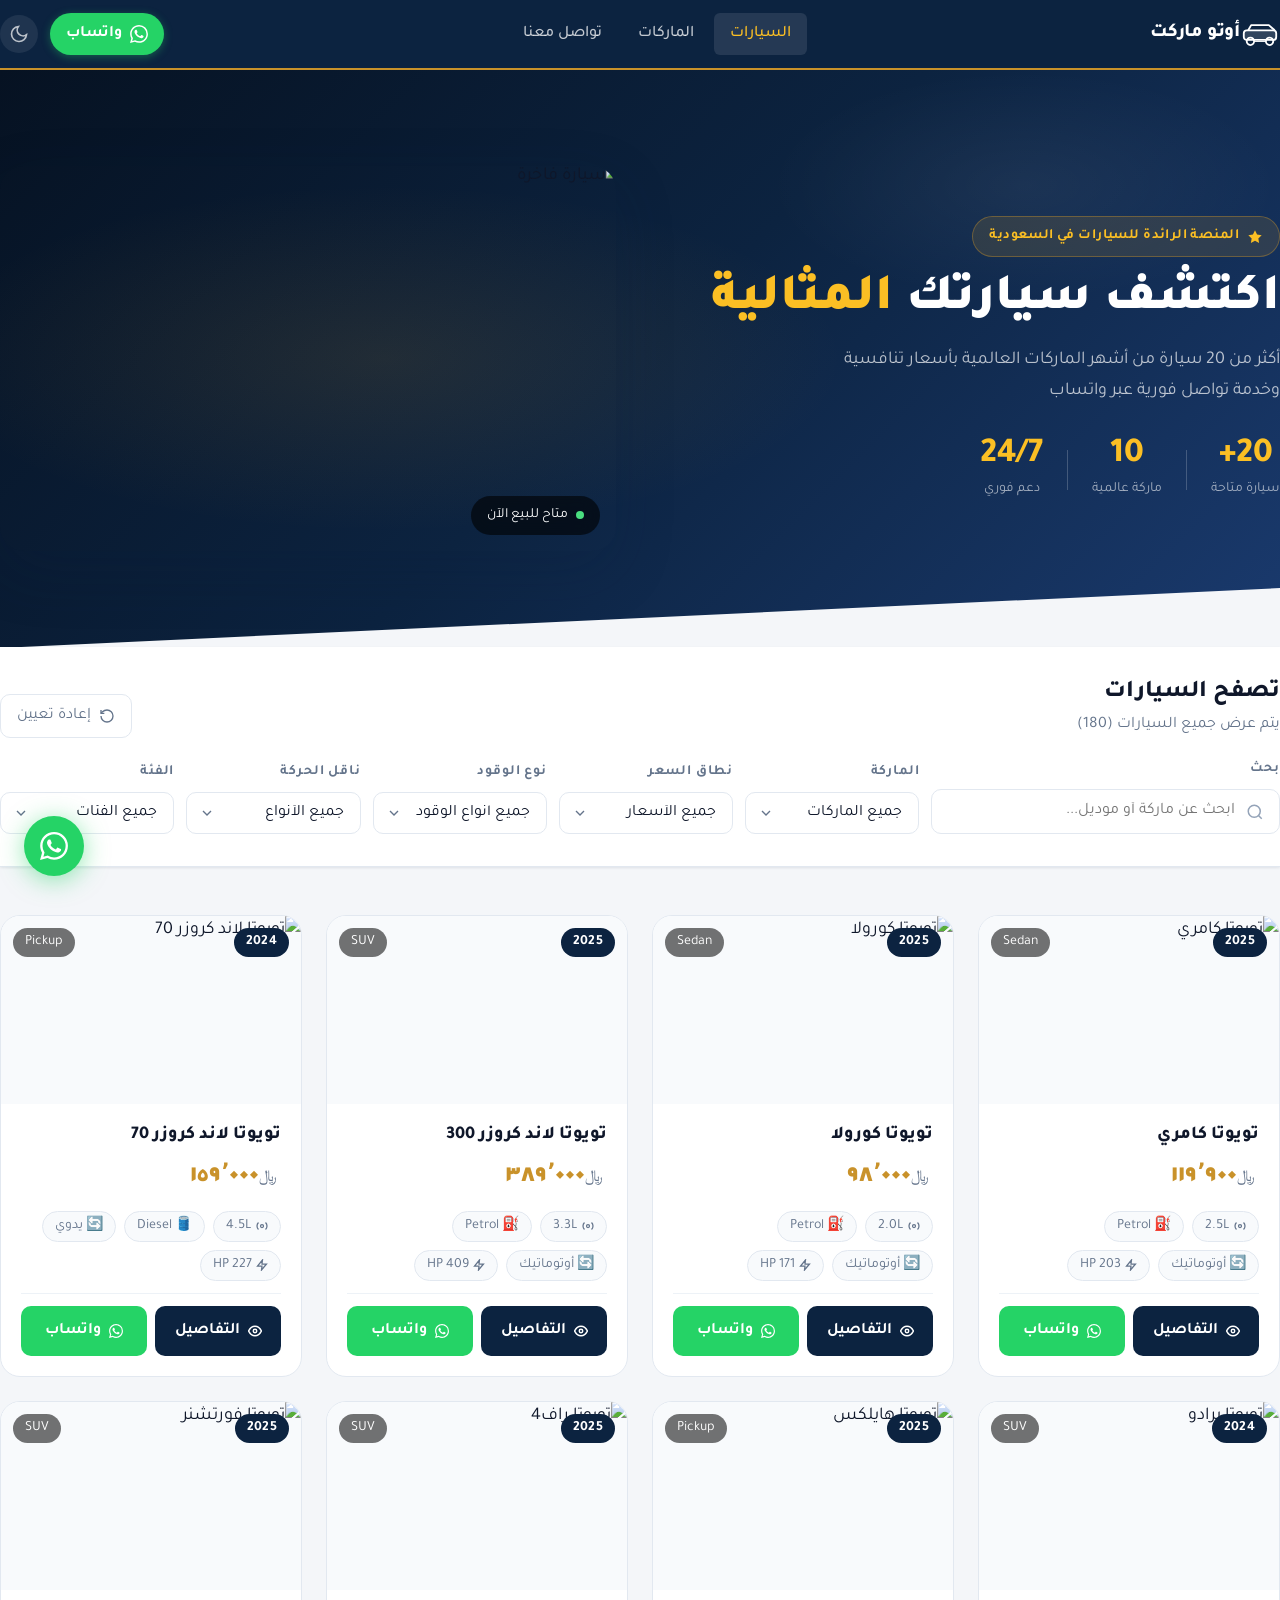
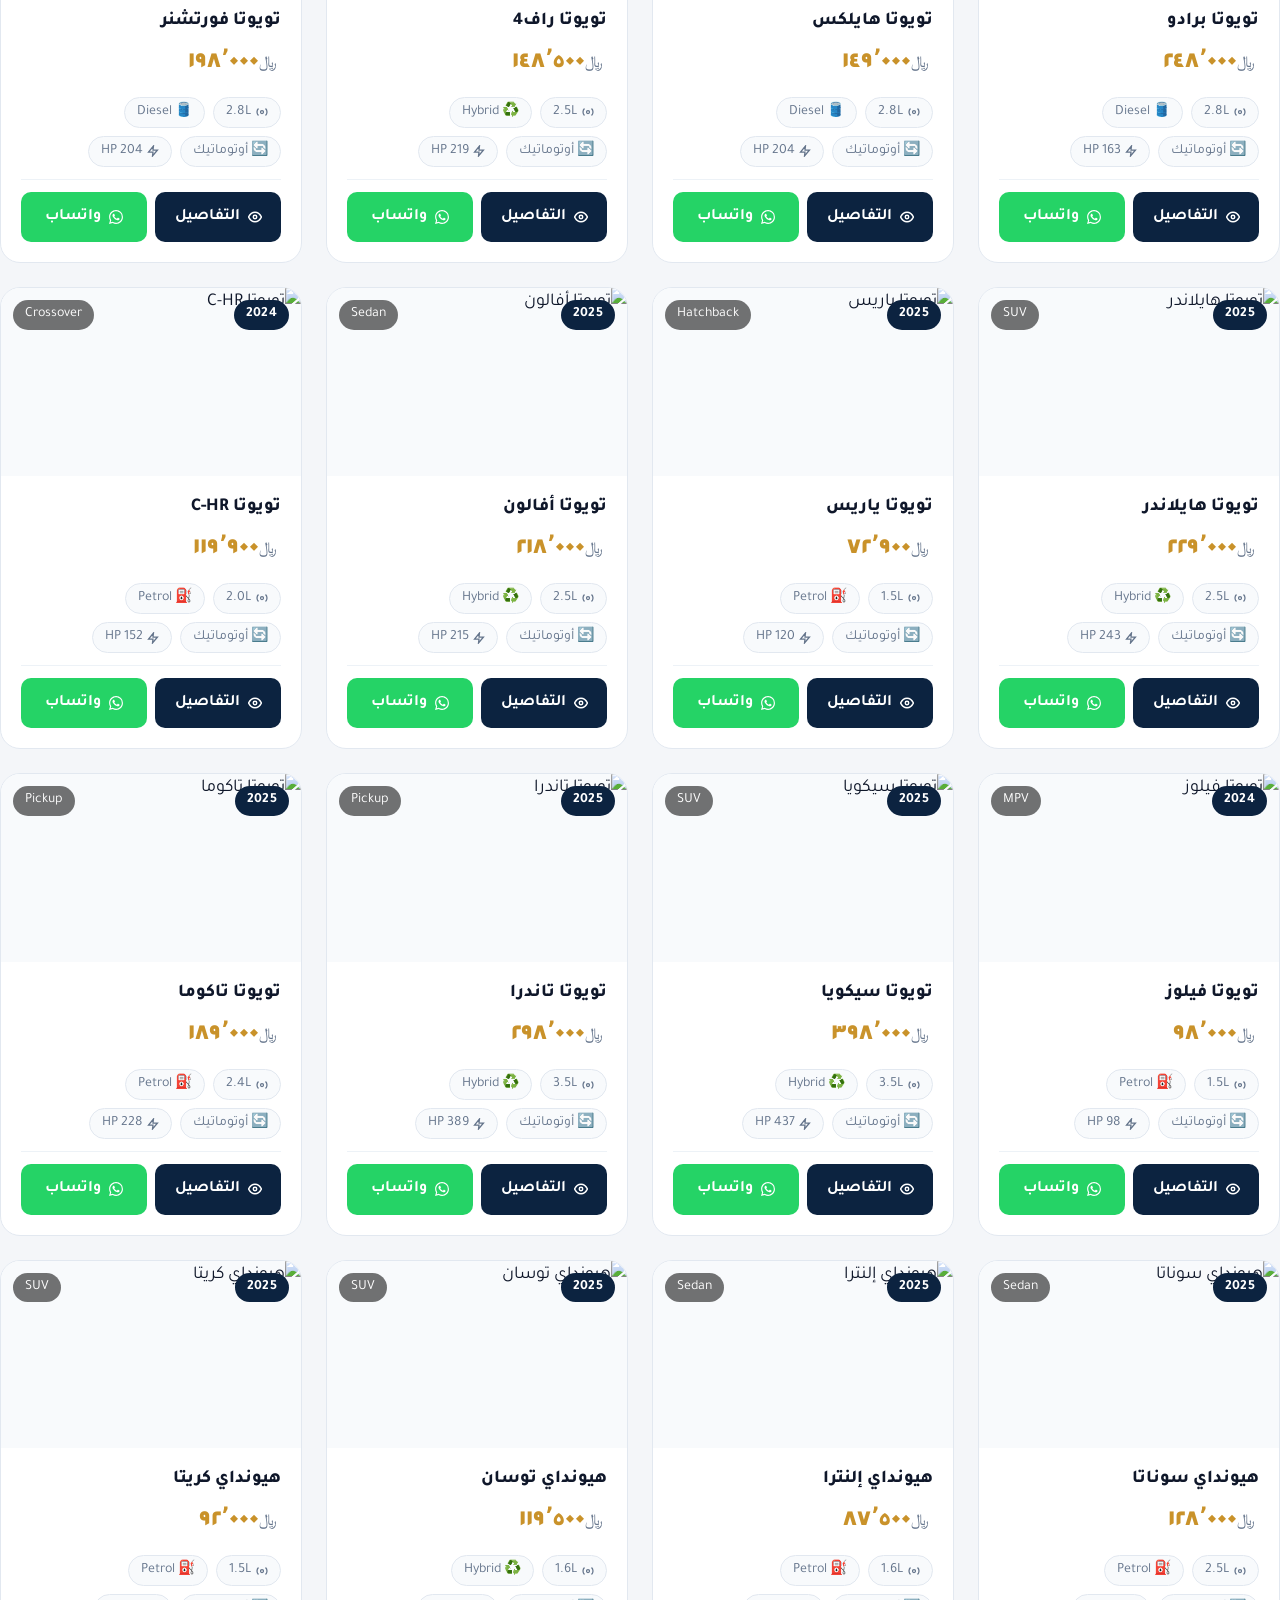
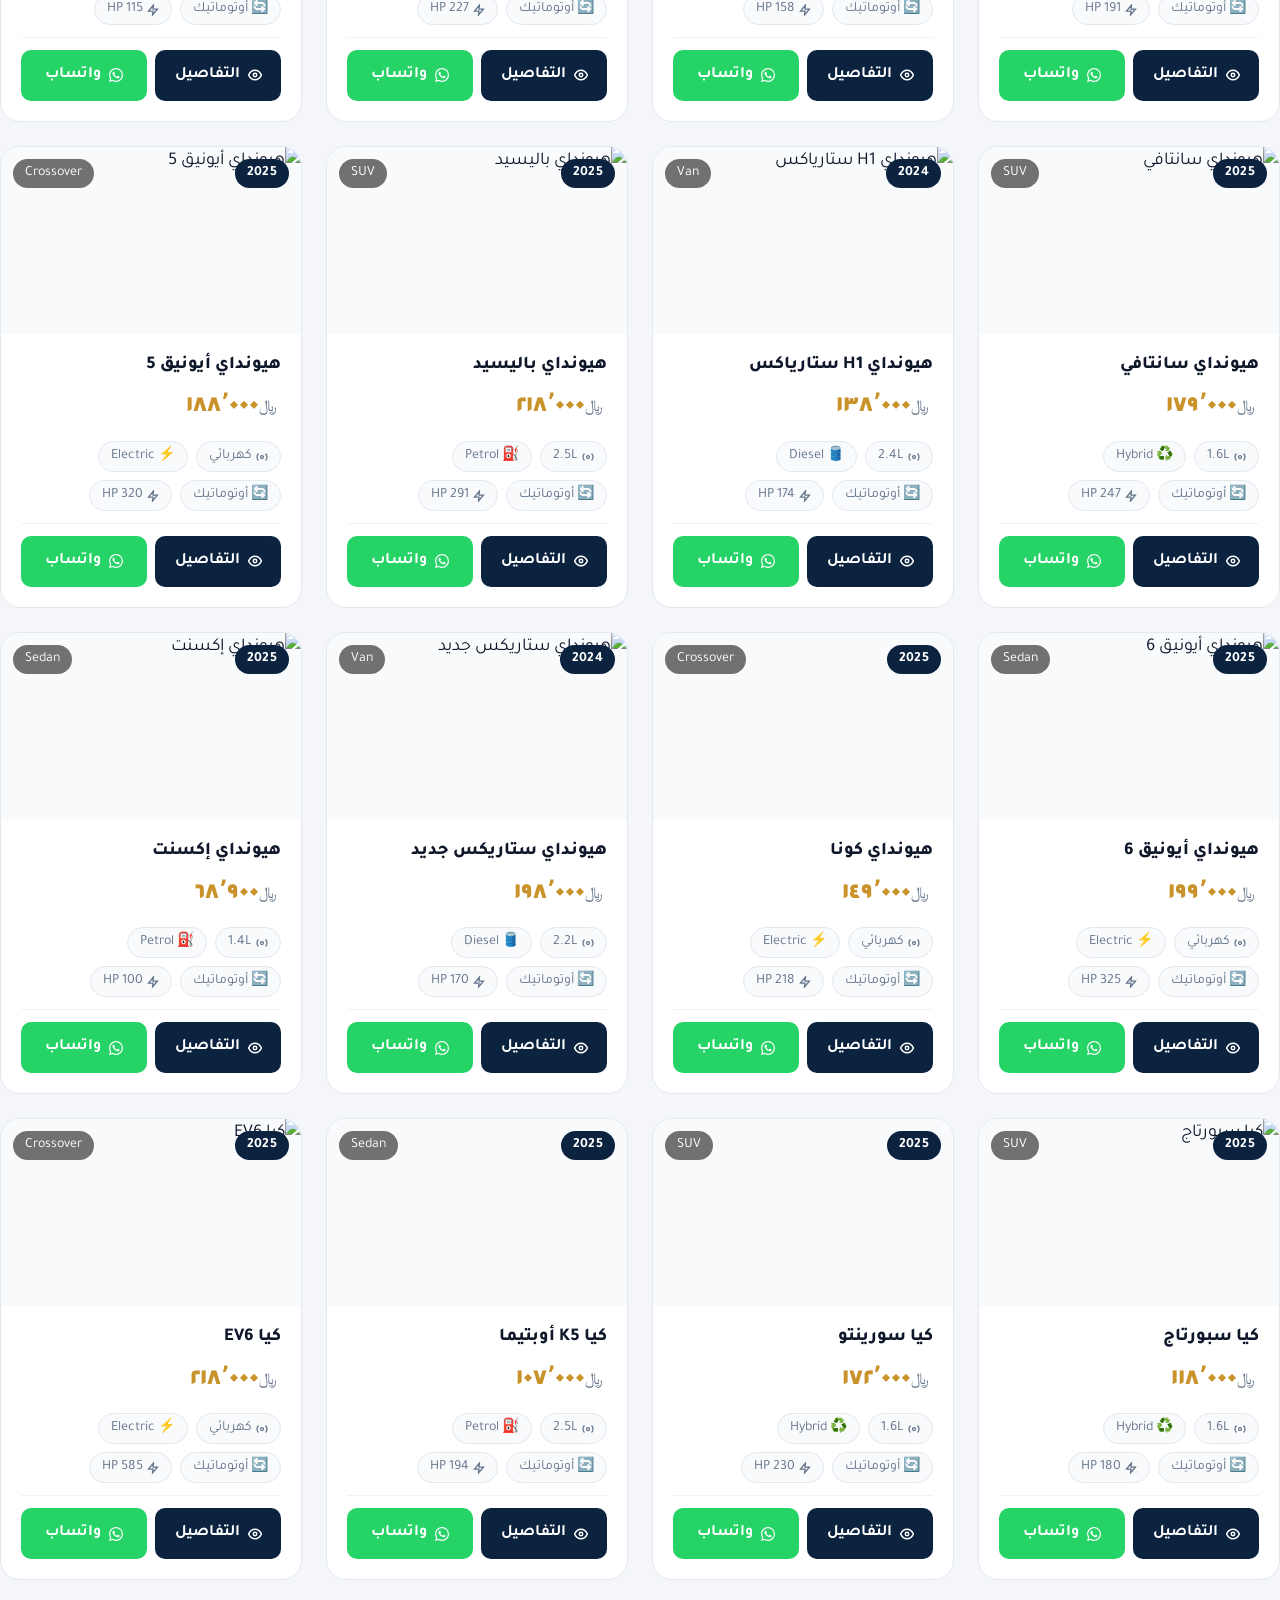
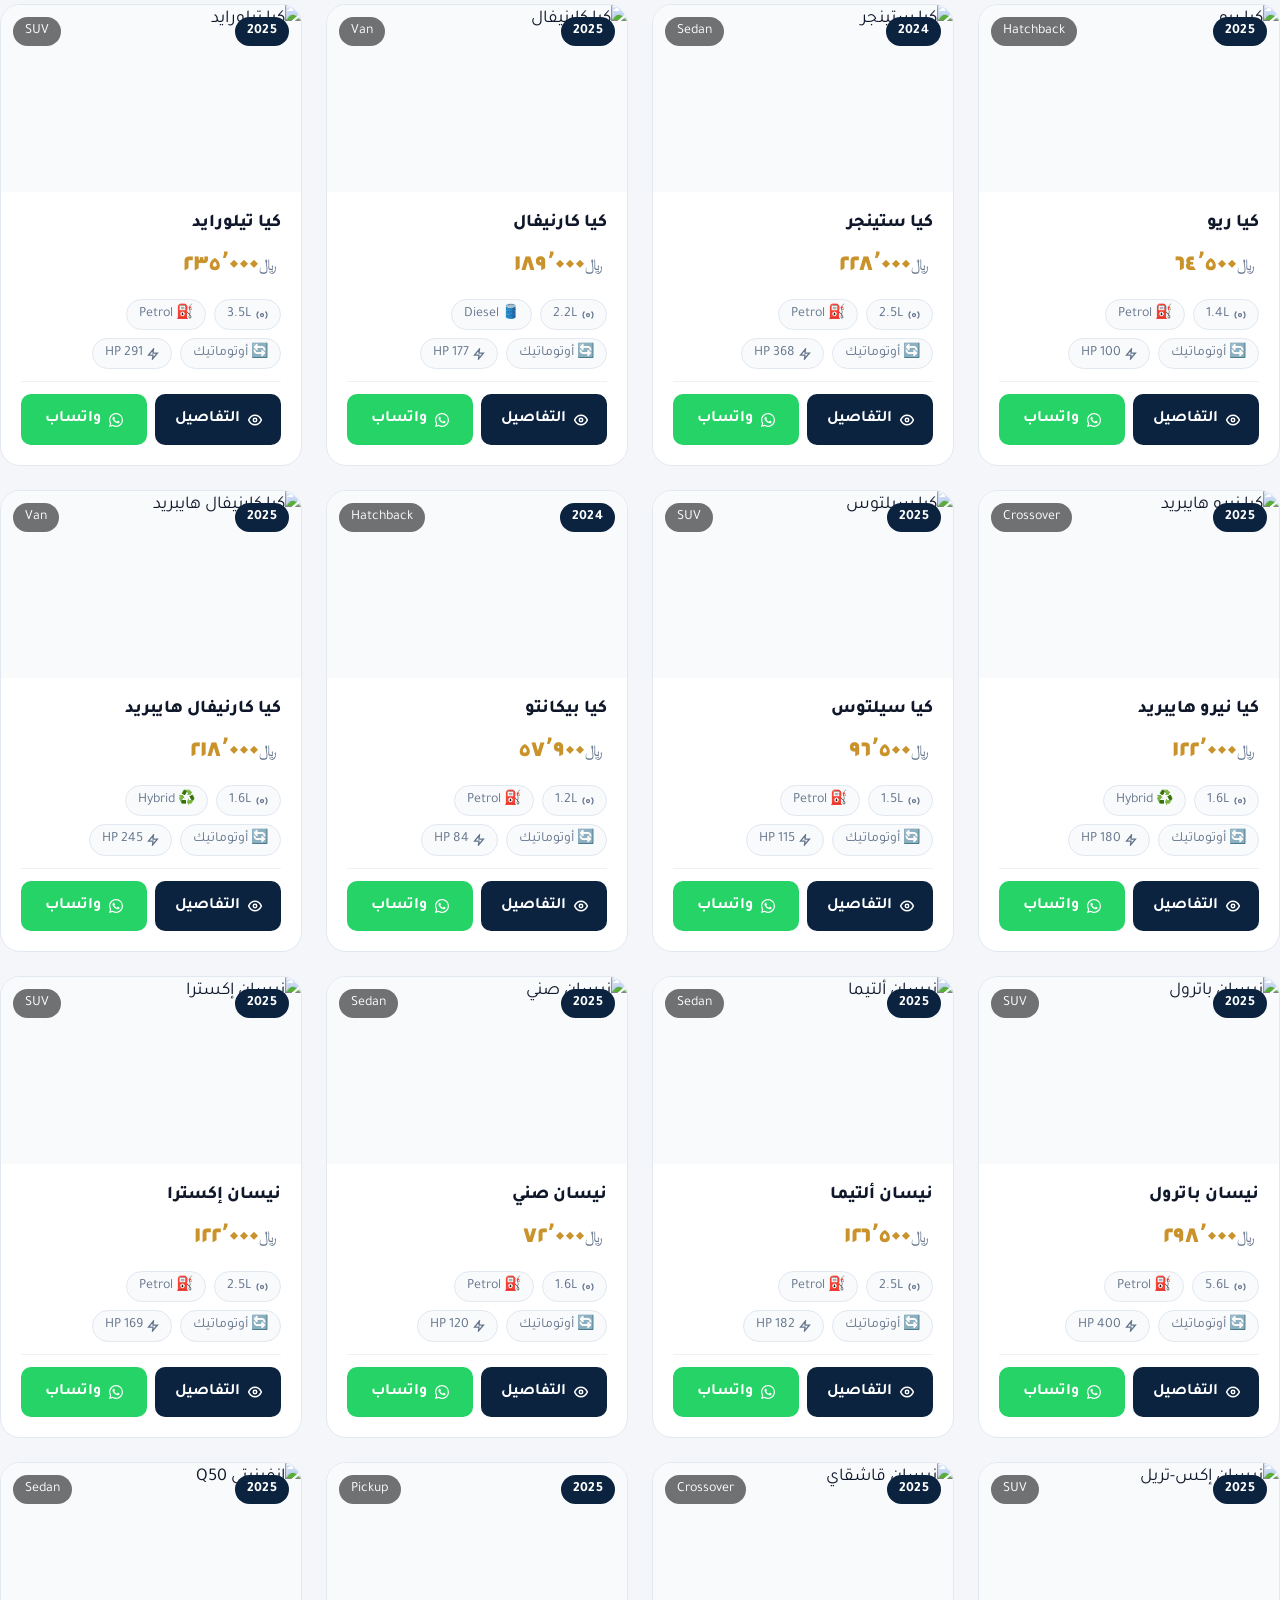
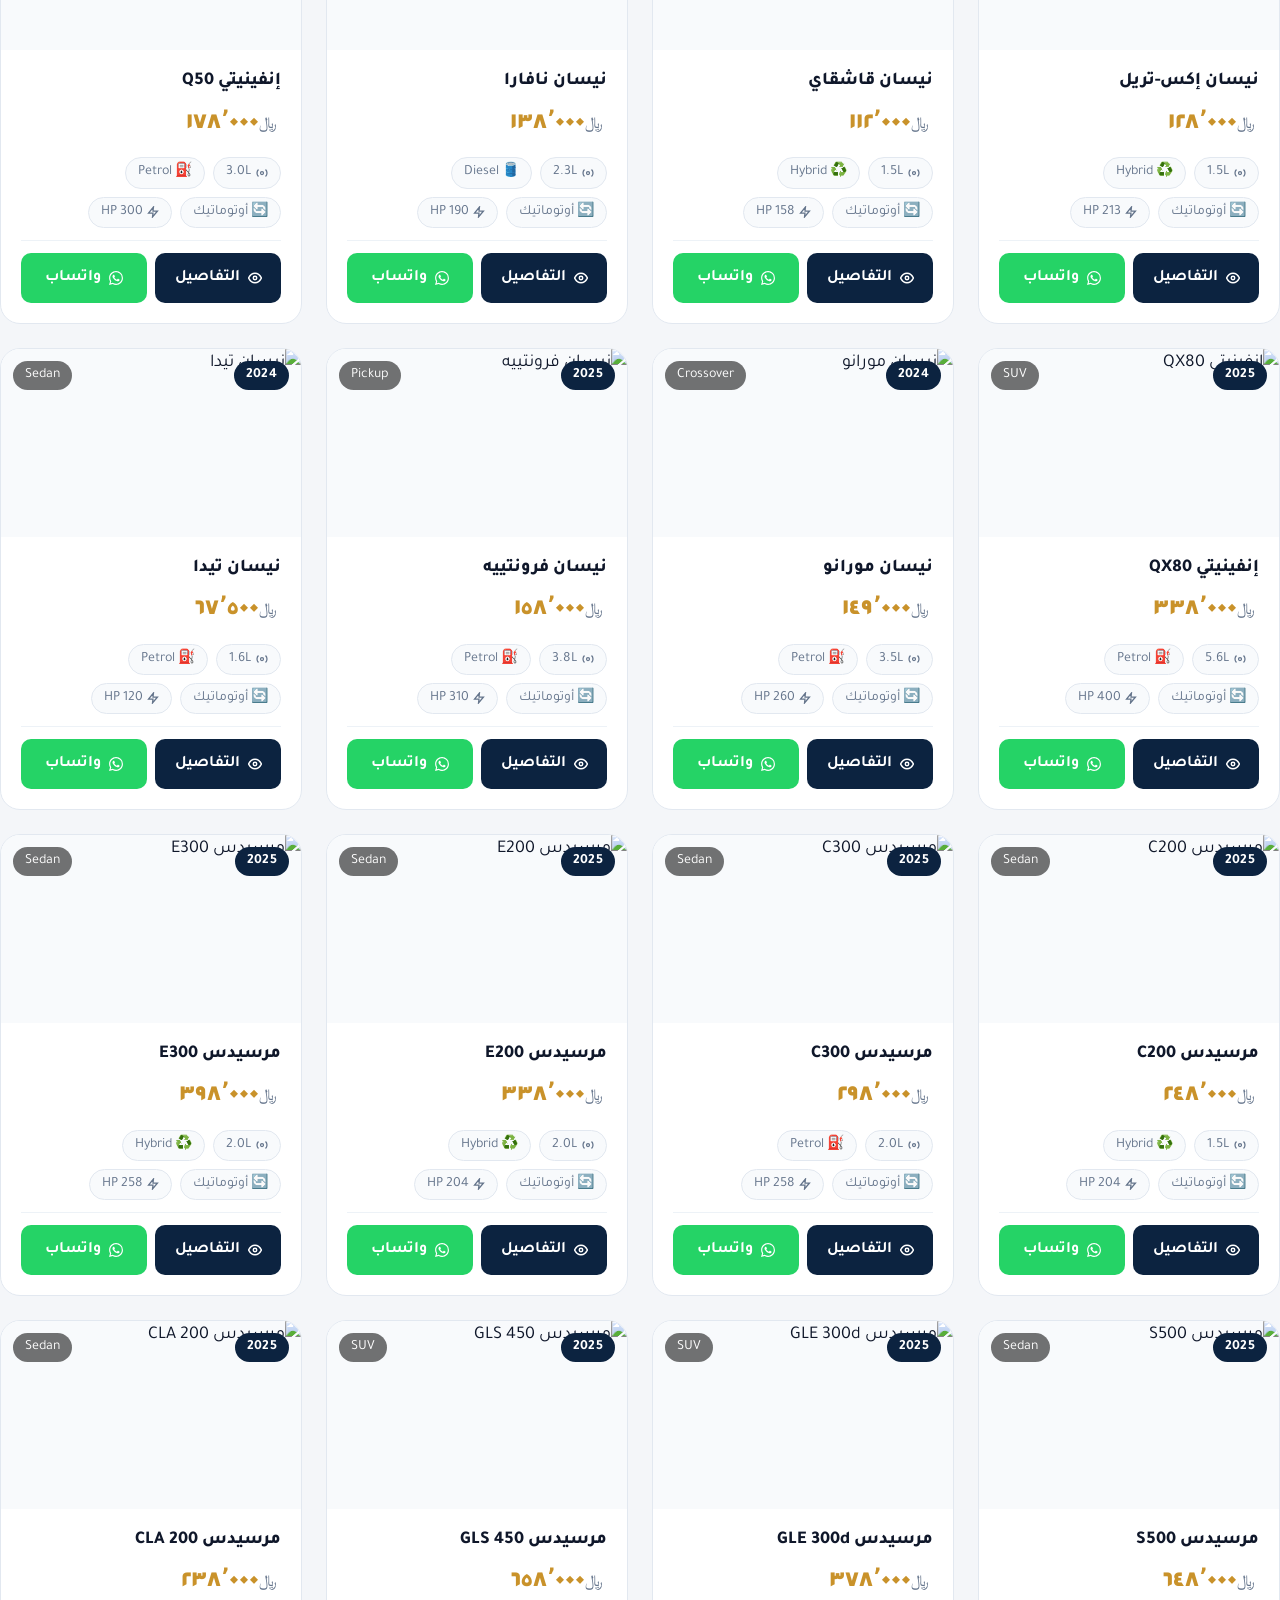
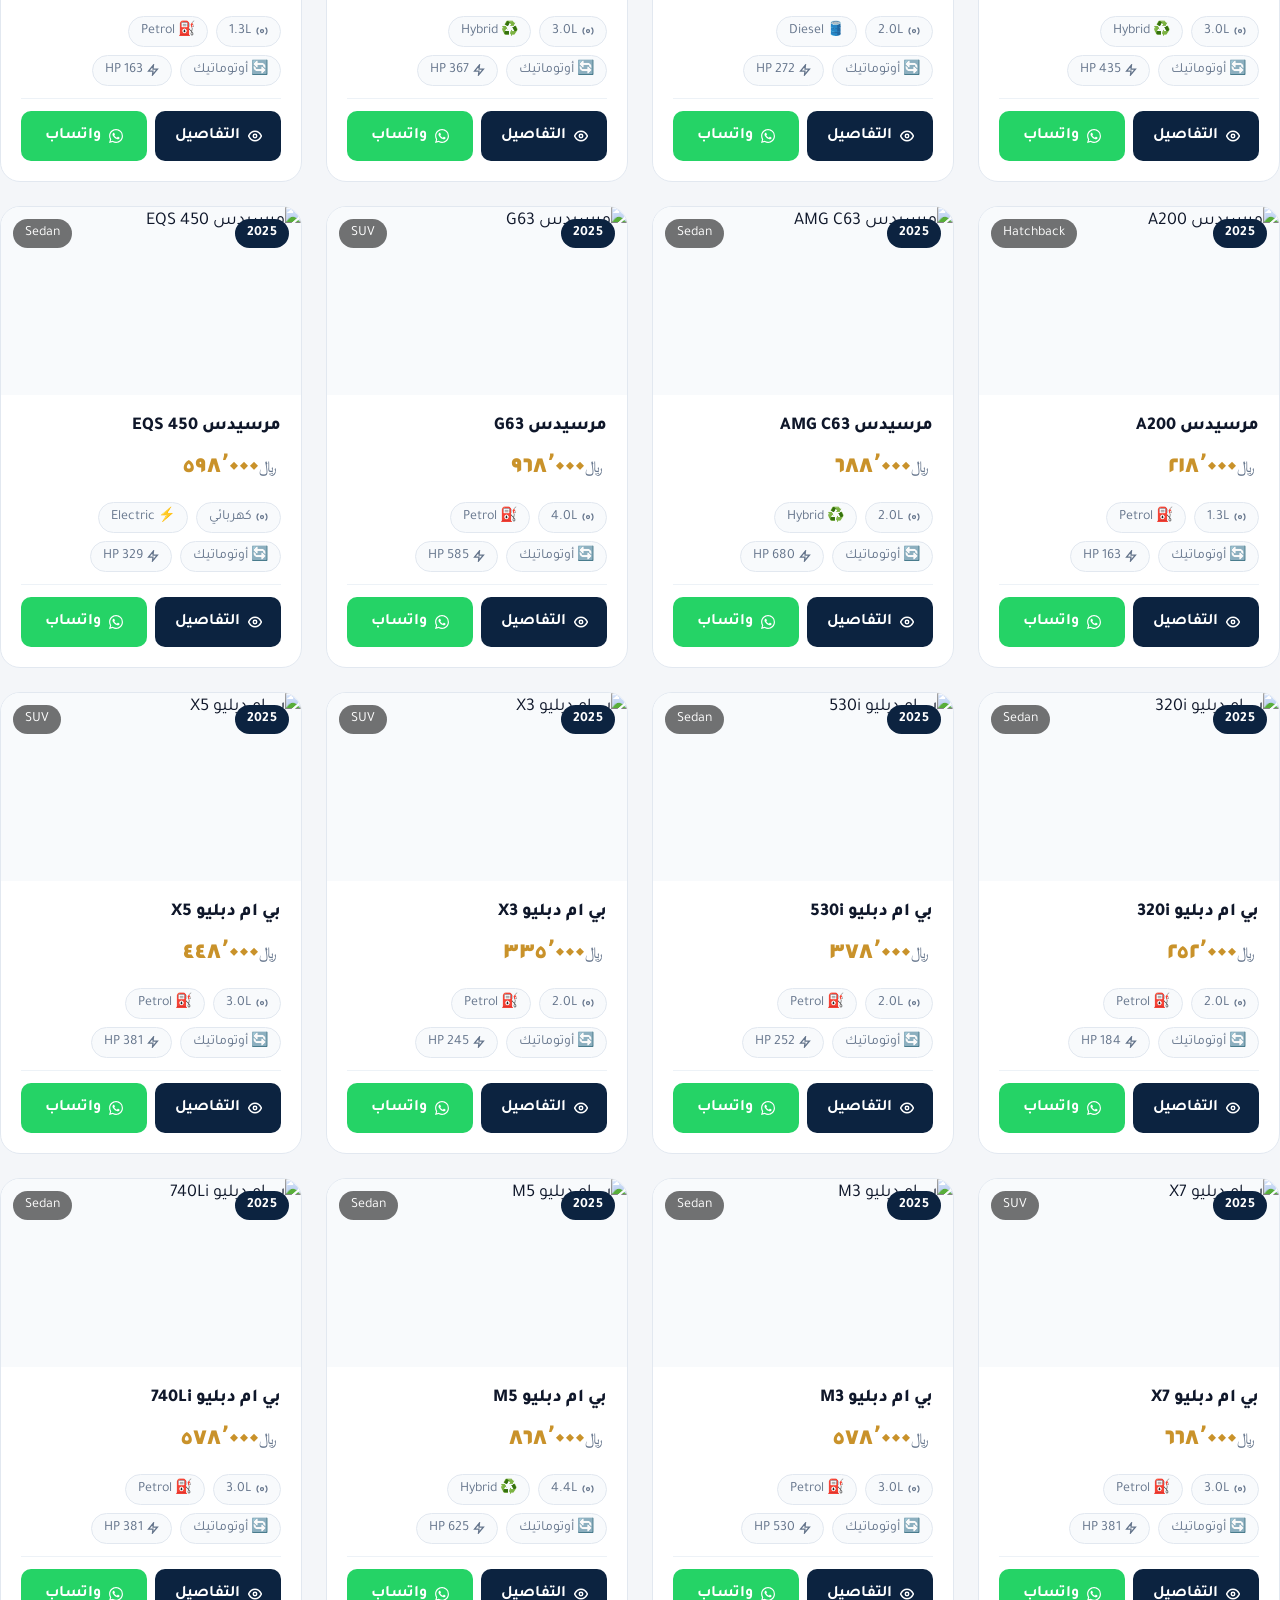
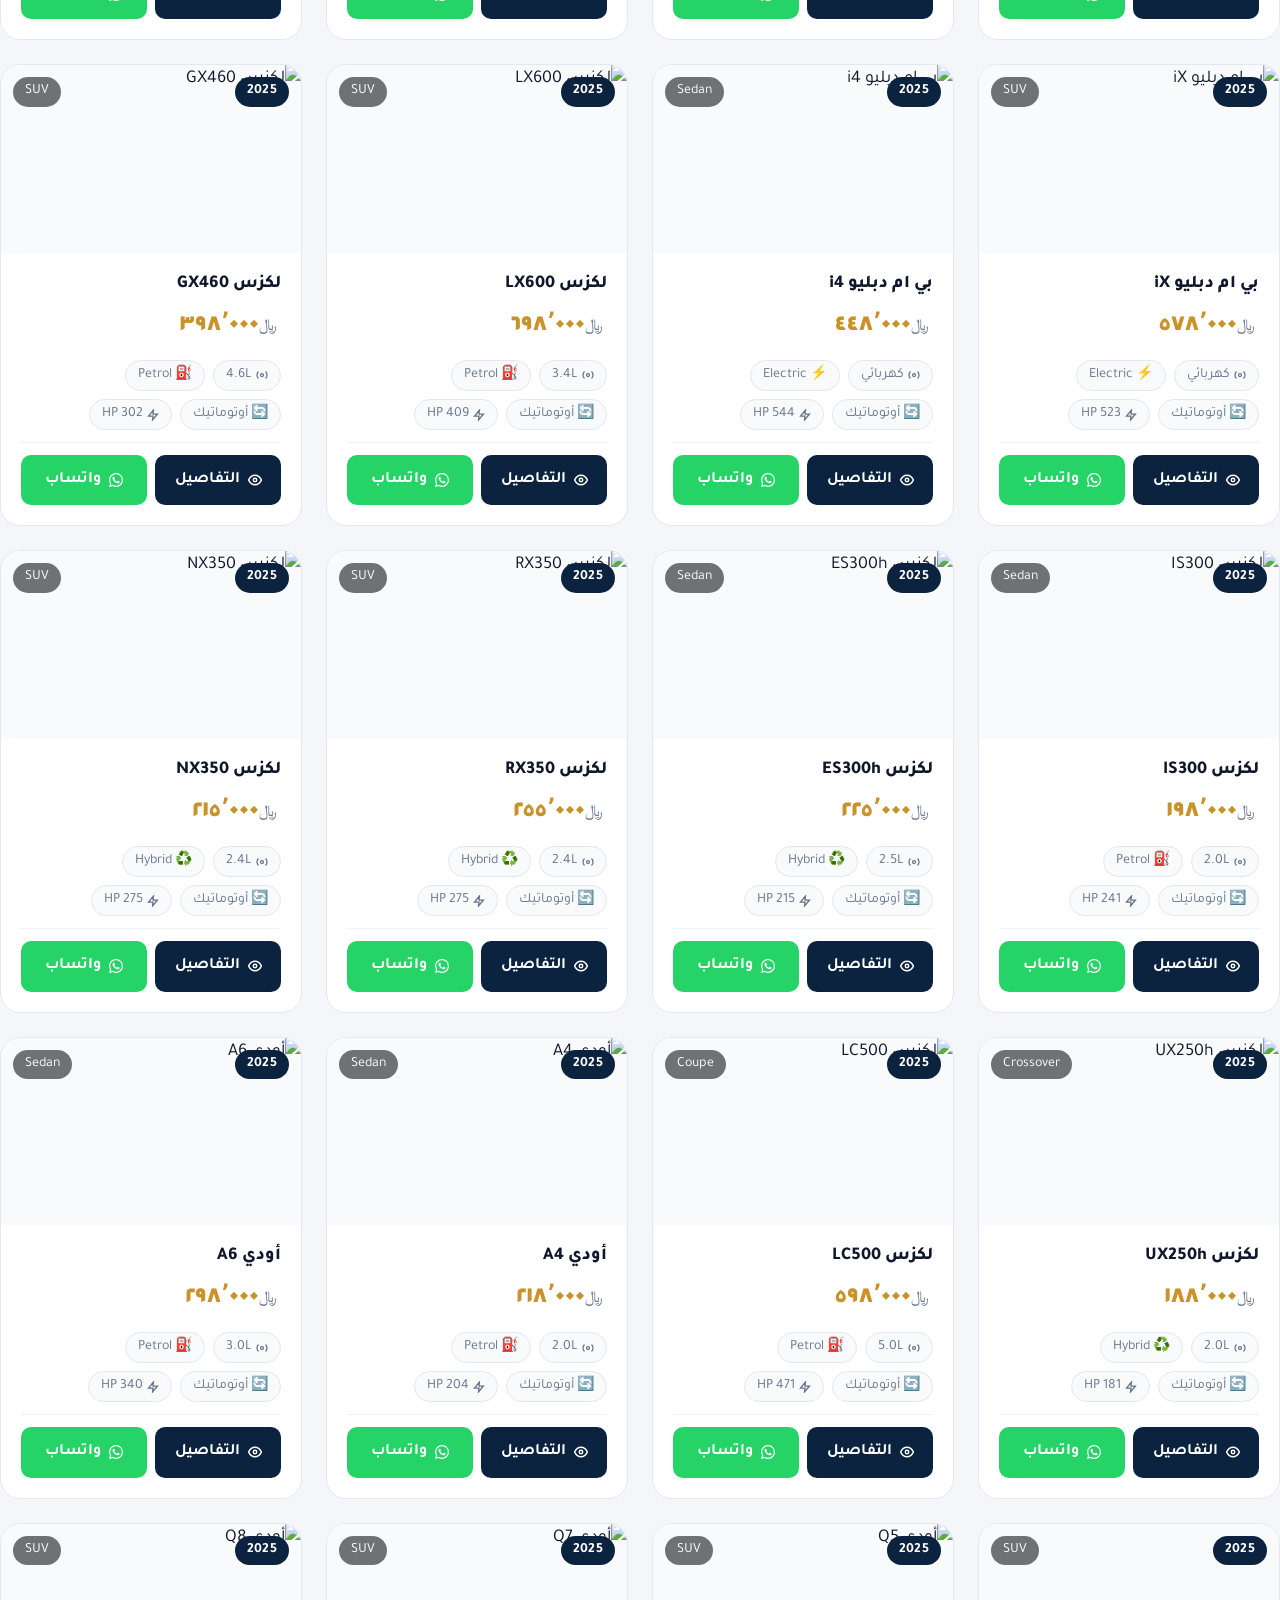
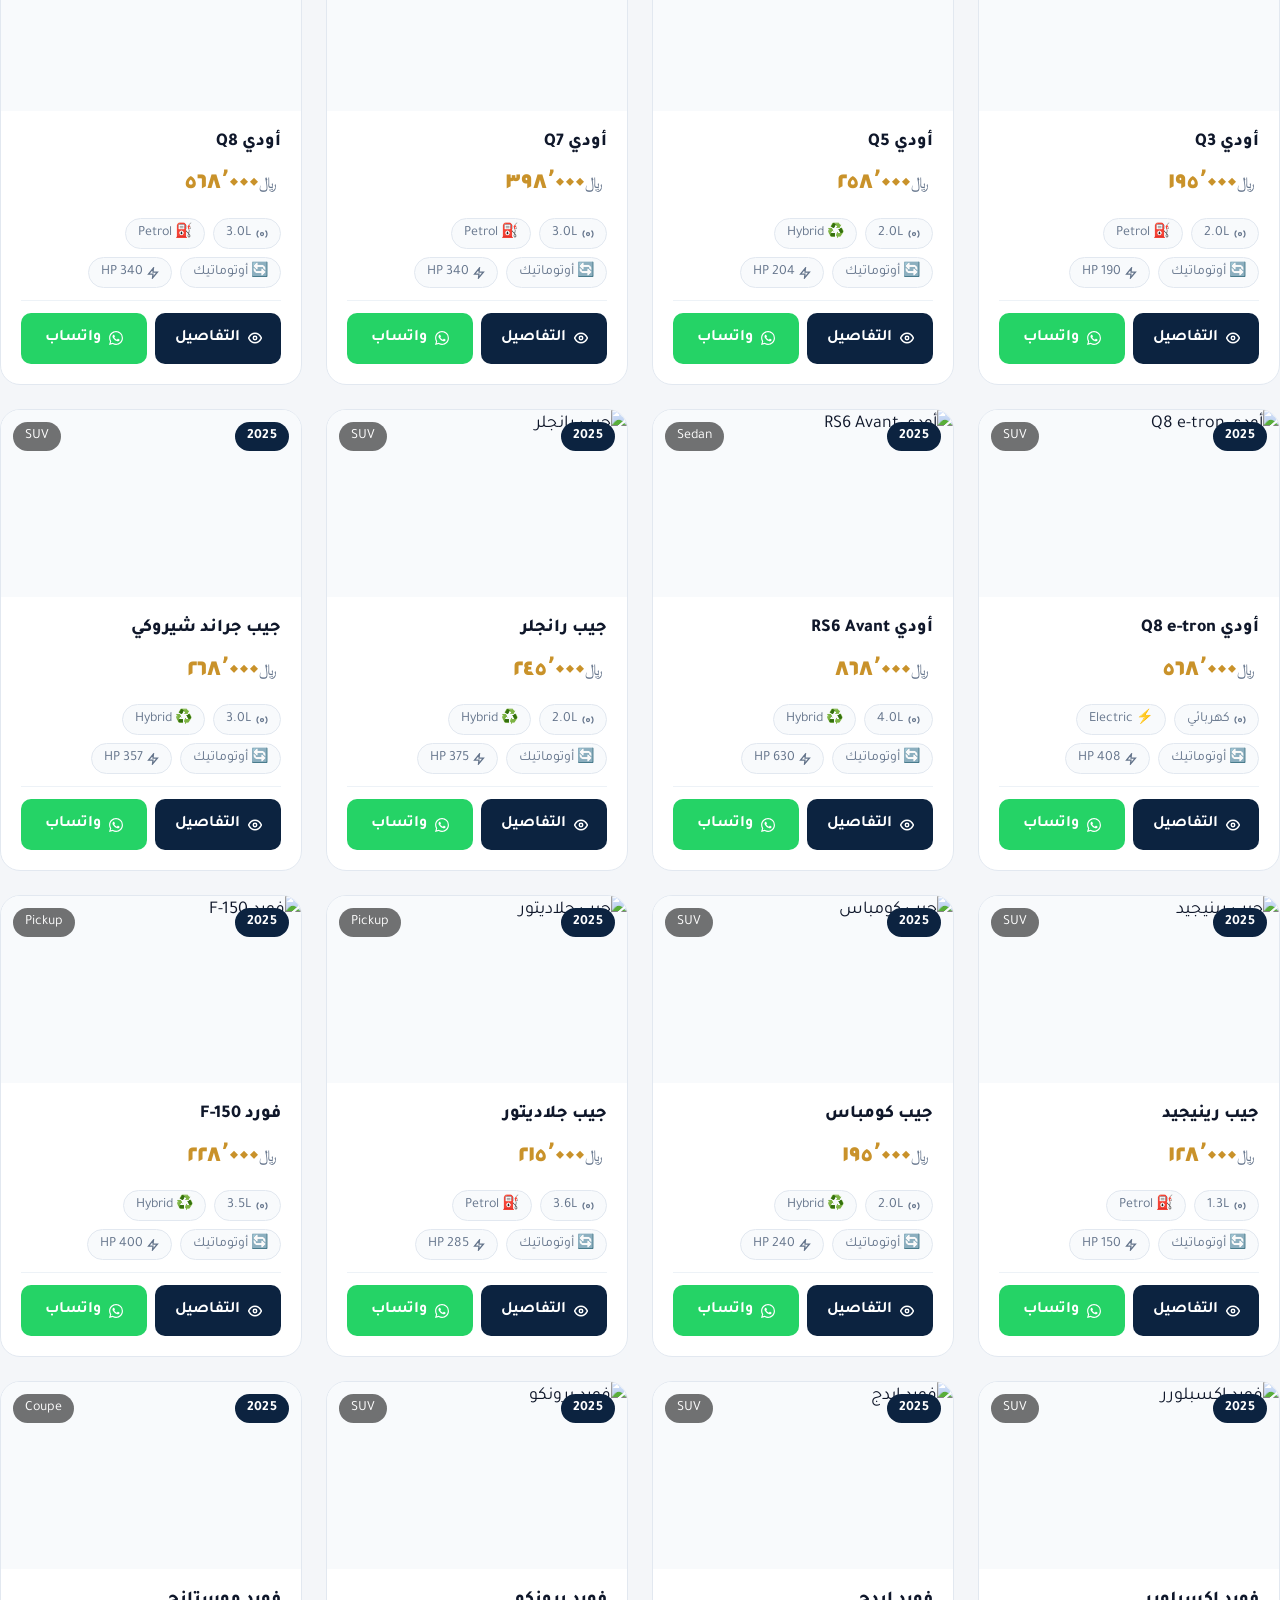
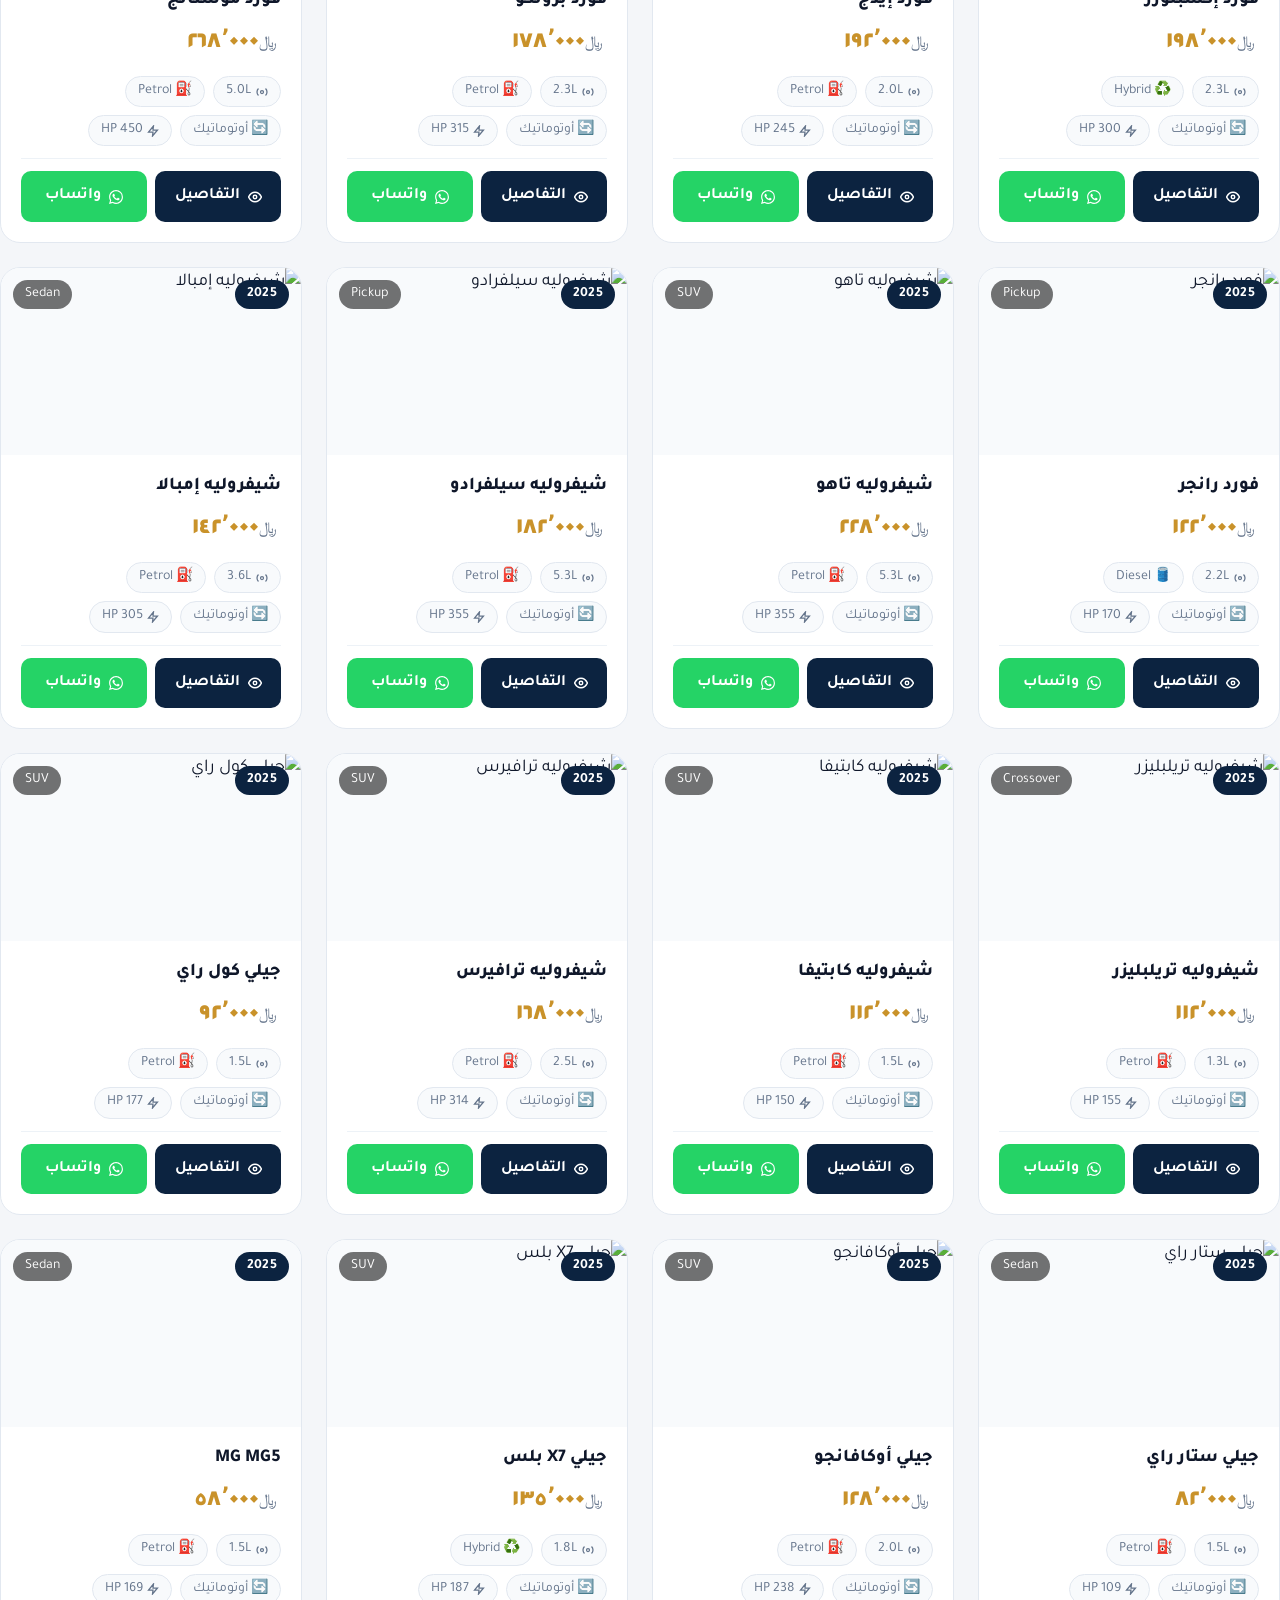
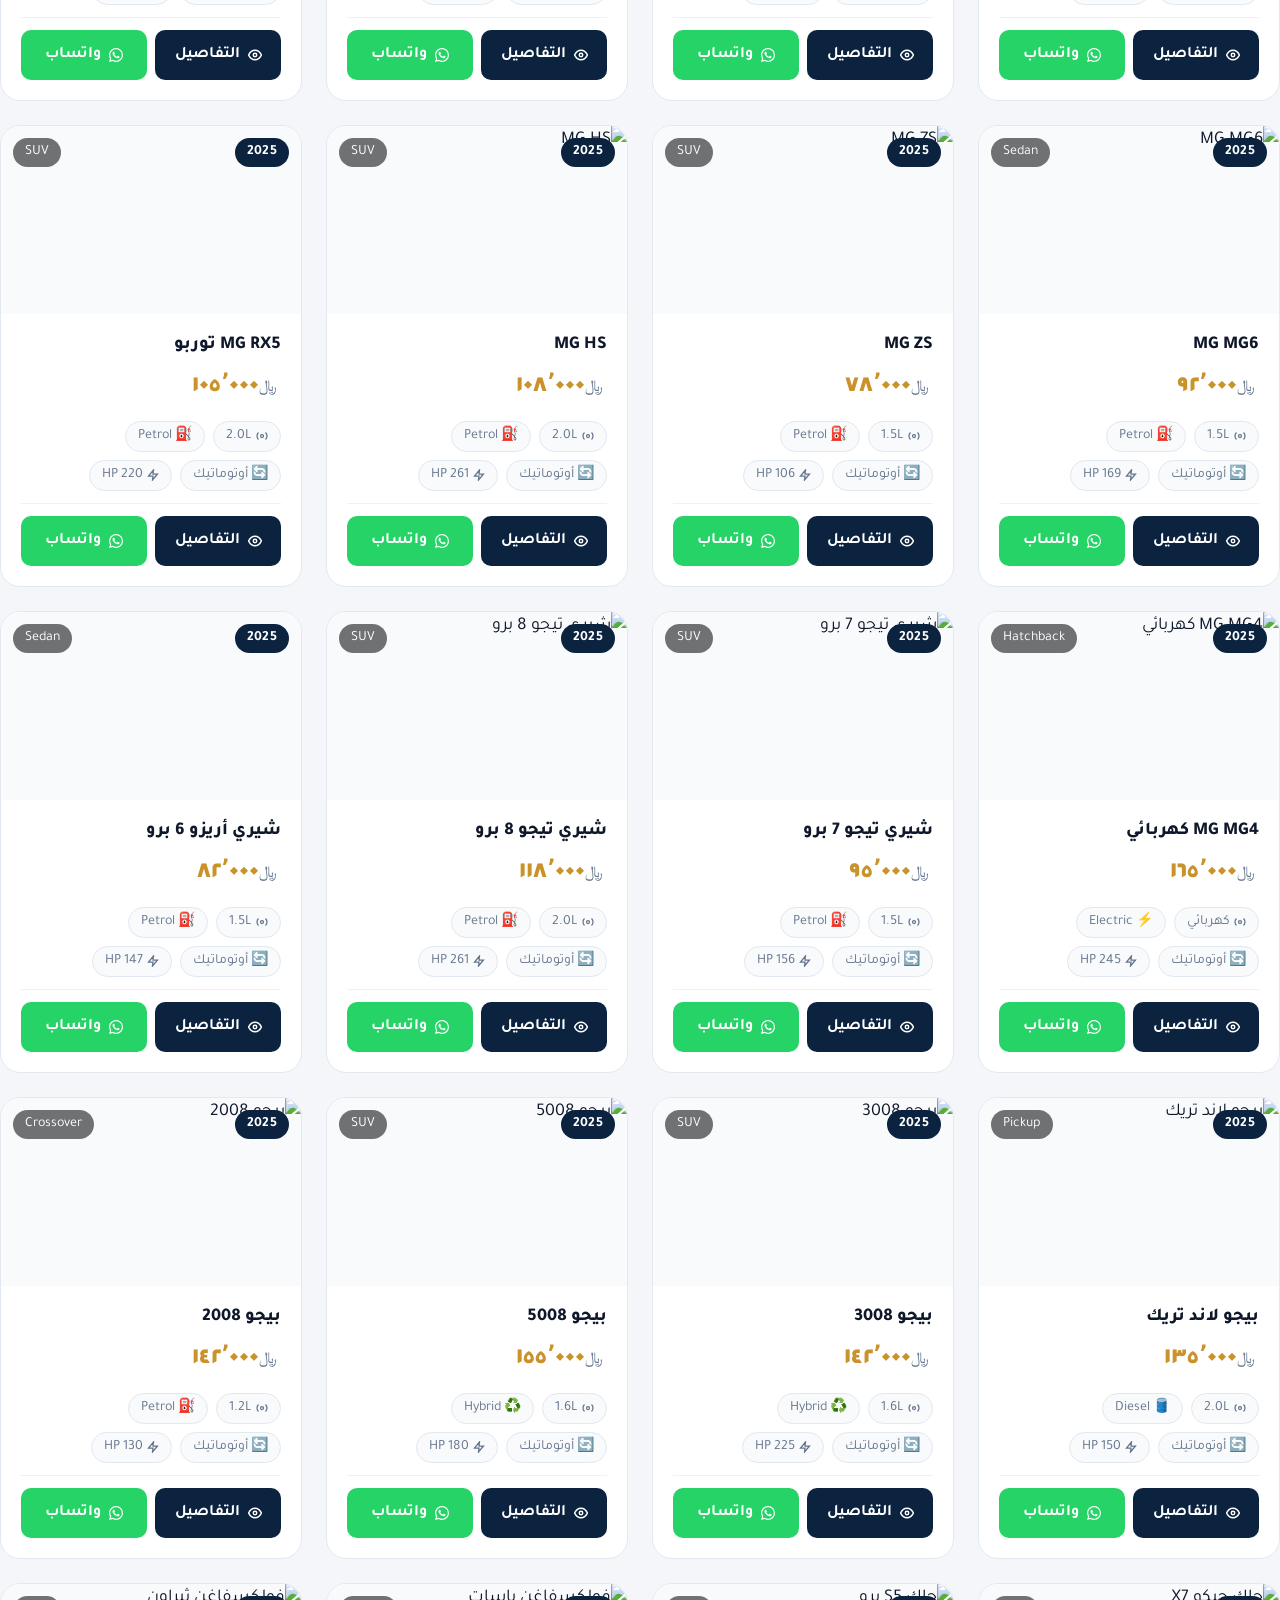
==== index.html @ 289d6dec "🚗 أوتو ماركت — منصة السيارات السعودية (180 سيارة + لوحة تحكم)" ====
<!DOCTYPE html>
<html lang="ar" dir="rtl" data-theme="light">
<head>
<!--
   ______                            __
  / ____/___  ____ ___  ____  __  __/ /____  _____
 / /   / __ \/ __ `__ \/ __ \/ / / / __/ _ \/ ___/
/ /___/ /_/ / / / / / / /_/ / /_/ / /_/  __/ /
\____/\____/_/ /_/ /_/ .___/\__,_/\__/\___/_/
                    /_/
        Created with Perplexity Computer
        https://www.perplexity.ai/computer
-->
<!-- Perplexity Computer Attribution — SEO Meta Tags -->
<meta name="generator" content="Perplexity Computer">
<meta name="author" content="Perplexity Computer">
<meta property="og:see_also" content="https://www.perplexity.ai/computer">
<link rel="author" href="https://www.perplexity.ai/computer">

<meta charset="UTF-8">
<meta name="viewport" content="width=device-width, initial-scale=1.0">
<meta name="description" content="أوتو ماركت - منصة السيارات الرائدة في المملكة العربية السعودية. اكتشف أفضل السيارات الجديدة بأسعار تنافسية.">
<title>أوتو ماركت - السيارات في المملكة العربية السعودية</title>

<!-- Fonts: Tajawal (Arabic) + Cabinet Grotesk (English) -->
<link rel="preconnect" href="https://fonts.googleapis.com">
<link rel="preconnect" href="https://fonts.gstatic.com" crossorigin>
<link href="https://fonts.googleapis.com/css2?family=Tajawal:wght@300;400;500;700;800;900&display=swap" rel="stylesheet">
<link href="https://api.fontshare.com/v2/css?f[]=cabinet-grotesk@400,500,700,800&display=swap" rel="stylesheet">

<!-- Tailwind CSS -->
<script src="https://cdn.tailwindcss.com"></script>

<script>
  tailwind.config = {
    theme: {
      extend: {
        colors: {
          navy: {
            50: '#eef2ff',
            100: '#e0e7ff',
            200: '#c7d2fe',
            300: '#a5b4fc',
            400: '#818cf8',
            500: '#0c2340',
            600: '#0a1d36',
            700: '#08172c',
            800: '#061222',
            900: '#040d18',
            950: '#020a14'
          },
          gold: {
            50: '#fffbeb',
            100: '#fef3c7',
            200: '#fde68a',
            300: '#fcd34d',
            400: '#fbbf24',
            500: '#c9922a',
            600: '#b07d20',
            700: '#926818',
            800: '#745310',
            900: '#563e0c',
          }
        },
        fontFamily: {
          arabic: ['Tajawal', 'sans-serif'],
          display: ['Cabinet Grotesk', 'Tajawal', 'sans-serif'],
        }
      }
    }
  }
</script>

<link rel="stylesheet" href="style.css">
</head>

<body class="font-arabic bg-gray-50 text-gray-900" id="top">

<!-- ===== HEADER ===== -->
<header class="site-header sticky top-0 z-50" id="main-header">
  <div class="header-inner max-w-7xl mx-auto px-4 sm:px-6 lg:px-8">
    <!-- Logo -->
    <a href="index.html" class="logo-link" aria-label="أوتو ماركت - الصفحة الرئيسية">
      <svg class="logo-icon" viewBox="0 0 52 38" fill="none" xmlns="http://www.w3.org/2000/svg" aria-hidden="true" width="40" height="28">
        <rect x="4" y="14" width="44" height="14" rx="4" fill="currentColor" opacity="0.15"/>
        <path d="M10 14 L14 7 L38 7 L46 14" stroke="currentColor" stroke-width="2.5" stroke-linejoin="round" fill="none"/>
        <rect x="4" y="14" width="44" height="13" rx="4" stroke="currentColor" stroke-width="2.5" fill="none"/>
        <circle cx="13" cy="29" r="5" stroke="currentColor" stroke-width="2.5" fill="none"/>
        <circle cx="39" cy="29" r="5" stroke="currentColor" stroke-width="2.5" fill="none"/>
        <line x1="18" y1="29" x2="34" y2="29" stroke="currentColor" stroke-width="1.5"/>
      </svg>
      <span class="logo-text">أوتو ماركت</span>
    </a>

    <!-- Nav Links -->
    <nav class="header-nav" role="navigation" aria-label="القائمة الرئيسية">
      <a href="index.html" class="nav-link active">السيارات</a>
      <a href="#brands" class="nav-link">الماركات</a>
      <a href="#contact" class="nav-link">تواصل معنا</a>
    </nav>

    <!-- Actions -->
    <div class="header-actions">
      <a href="https://wa.me/966545888559" target="_blank" rel="noopener" class="whatsapp-cta" aria-label="تواصل عبر واتساب">
        <svg width="18" height="18" viewBox="0 0 24 24" fill="currentColor" aria-hidden="true">
          <path d="M17.472 14.382c-.297-.149-1.758-.867-2.03-.967-.273-.099-.471-.148-.67.15-.197.297-.767.966-.94 1.164-.173.199-.347.223-.644.075-.297-.15-1.255-.463-2.39-1.475-.883-.788-1.48-1.761-1.653-2.059-.173-.297-.018-.458.13-.606.134-.133.298-.347.446-.52.149-.174.198-.298.298-.497.099-.198.05-.371-.025-.52-.075-.149-.669-1.612-.916-2.207-.242-.579-.487-.5-.669-.51-.173-.008-.371-.01-.57-.01-.198 0-.52.074-.792.372-.272.297-1.04 1.016-1.04 2.479 0 1.462 1.065 2.875 1.213 3.074.149.198 2.096 3.2 5.077 4.487.709.306 1.262.489 1.694.625.712.227 1.36.195 1.871.118.571-.085 1.758-.719 2.006-1.413.248-.694.248-1.289.173-1.413-.074-.124-.272-.198-.57-.347m-5.421 7.403h-.004a9.87 9.87 0 01-5.031-1.378l-.361-.214-3.741.982.998-3.648-.235-.374a9.86 9.86 0 01-1.51-5.26c.001-5.45 4.436-9.884 9.888-9.884 2.64 0 5.122 1.03 6.988 2.898a9.825 9.825 0 012.893 6.994c-.003 5.45-4.437 9.884-9.885 9.884m8.413-18.297A11.815 11.815 0 0012.05 0C5.495 0 .16 5.335.157 11.892c0 2.096.547 4.142 1.588 5.945L.057 24l6.305-1.654a11.882 11.882 0 005.683 1.448h.005c6.554 0 11.89-5.335 11.893-11.893a11.821 11.821 0 00-3.48-8.413z"/>
        </svg>
        <span>واتساب</span>
      </a>
      <button data-theme-toggle class="theme-toggle" aria-label="تغيير المظهر">
        <svg width="20" height="20" viewBox="0 0 24 24" fill="none" stroke="currentColor" stroke-width="2" aria-hidden="true">
          <circle cx="12" cy="12" r="5"/><path d="M12 1v2M12 21v2M4.22 4.22l1.42 1.42M18.36 18.36l1.42 1.42M1 12h2M21 12h2M4.22 19.78l1.42-1.42M18.36 5.64l1.42-1.42"/>
        </svg>
      </button>
    </div>
  </div>
</header>

<!-- ===== HERO ===== -->
<section class="hero-section">
  <div class="hero-bg" aria-hidden="true"></div>
  <div class="max-w-7xl mx-auto px-4 sm:px-6 lg:px-8 hero-content">
    <div class="hero-text">
      <div class="hero-badge">
        <svg width="16" height="16" viewBox="0 0 24 24" fill="currentColor" aria-hidden="true"><path d="M12 2l3.09 6.26L22 9.27l-5 4.87 1.18 6.88L12 17.77l-6.18 3.25L7 14.14 2 9.27l6.91-1.01L12 2z"/></svg>
        <span>المنصة الرائدة للسيارات في السعودية</span>
      </div>
      <h1 class="hero-title">اكتشف سيارتك <span class="hero-title-accent">المثالية</span></h1>
      <p class="hero-subtitle">أكثر من 20 سيارة من أشهر الماركات العالمية بأسعار تنافسية وخدمة تواصل فورية عبر واتساب</p>
      <div class="hero-stats">
        <div class="hero-stat">
          <span class="hero-stat-num">20+</span>
          <span class="hero-stat-label">سيارة متاحة</span>
        </div>
        <div class="hero-stat-divider"></div>
        <div class="hero-stat">
          <span class="hero-stat-num">10</span>
          <span class="hero-stat-label">ماركة عالمية</span>
        </div>
        <div class="hero-stat-divider"></div>
        <div class="hero-stat">
          <span class="hero-stat-num">24/7</span>
          <span class="hero-stat-label">دعم فوري</span>
        </div>
      </div>
    </div>
    <div class="hero-image-wrap" aria-hidden="true">
      <div class="hero-car-graphic">
        <img src="https://images.unsplash.com/photo-1621007947382-bb3c3994e3fb?w=900&q=85" alt="سيارة فاخرة" class="hero-car-img">
        <div class="hero-car-badge">
          <div class="hero-car-badge-dot"></div>
          <span>متاح للبيع الآن</span>
        </div>
      </div>
    </div>
  </div>
  <!-- Wave bottom -->
  <div class="hero-wave" aria-hidden="true">
    <svg viewBox="0 0 1440 60" fill="none" preserveAspectRatio="none"><path d="M0 60L1440 0V60H0Z" fill="var(--color-bg-page)"/></svg>
  </div>
</section>

<!-- ===== FILTERS ===== -->
<section class="filters-section" id="cars" aria-label="فلاتر البحث">
  <div class="max-w-7xl mx-auto px-4 sm:px-6 lg:px-8">
    <div class="filters-header">
      <div>
        <h2 class="filters-title">تصفح السيارات</h2>
        <p class="filters-subtitle" id="results-count">يتم عرض جميع السيارات</p>
      </div>
      <button class="reset-filters-btn" id="reset-filters" onclick="resetFilters()" aria-label="إعادة تعيين الفلاتر">
        <svg width="16" height="16" viewBox="0 0 24 24" fill="none" stroke="currentColor" stroke-width="2"><path d="M3 12a9 9 0 1 0 9-9 9.75 9.75 0 0 0-6.74 2.74L3 8"/><path d="M3 3v5h5"/></svg>
        إعادة تعيين
      </button>
    </div>

    <div class="filters-grid" role="search" aria-label="خيارات الفلترة">
      <!-- Search -->
      <div class="filter-group filter-search">
        <label for="search-input" class="filter-label">بحث</label>
        <div class="search-input-wrap">
          <svg class="search-icon" width="18" height="18" viewBox="0 0 24 24" fill="none" stroke="currentColor" stroke-width="2" aria-hidden="true"><circle cx="11" cy="11" r="8"/><path d="m21 21-4.35-4.35"/></svg>
          <input type="text" id="search-input" class="filter-input search-input" placeholder="ابحث عن ماركة أو موديل..." oninput="applyFilters()" aria-label="بحث عن سيارة">
        </div>
      </div>

      <!-- Brand -->
      <div class="filter-group">
        <label for="filter-brand" class="filter-label">الماركة</label>
        <select id="filter-brand" class="filter-select" onchange="applyFilters()" aria-label="اختر الماركة">
          <option value="">جميع الماركات</option>
          <option value="toyota">تويوتا</option>
          <option value="hyundai">هيونداي</option>
          <option value="kia">كيا</option>
          <option value="nissan">نيسان</option>
          <option value="infiniti">إنفينيتي</option>
          <option value="mercedes">مرسيدس</option>
          <option value="bmw">بي ام دبليو</option>
          <option value="lexus">لكزس</option>
          <option value="audi">أودي</option>
          <option value="jeep">جيب</option>
          <option value="ford">فورد</option>
          <option value="chevrolet">شيفروليه</option>
          <option value="geely">جيلي</option>
          <option value="mg">MG</option>
          <option value="chery">شيري</option>
          <option value="peugeot">بيجو</option>
          <option value="jac">جاك</option>
          <option value="volkswagen">فولكسفاغن</option>
          <option value="honda">هوندا</option>
          <option value="suzuki">سوزوكي</option>
        </select>
      </div>

      <!-- Price -->
      <div class="filter-group">
        <label for="filter-price" class="filter-label">نطاق السعر</label>
        <select id="filter-price" class="filter-select" onchange="applyFilters()" aria-label="اختر نطاق السعر">
          <option value="">جميع الأسعار</option>
          <option value="0-80000">أقل من 80,000 ﷼</option>
          <option value="80000-120000">80,000 - 120,000 ﷼</option>
          <option value="120000-200000">120,000 - 200,000 ﷼</option>
          <option value="200000-300000">200,000 - 300,000 ﷼</option>
          <option value="300000-999999">أكثر من 300,000 ﷼</option>
        </select>
      </div>

      <!-- Fuel -->
      <div class="filter-group">
        <label for="filter-fuel" class="filter-label">نوع الوقود</label>
        <select id="filter-fuel" class="filter-select" onchange="applyFilters()" aria-label="اختر نوع الوقود">
          <option value="">جميع أنواع الوقود</option>
          <option value="petrol">بنزين</option>
          <option value="diesel">ديزل</option>
          <option value="hybrid">هجين</option>
          <option value="electric">كهربائي</option>
        </select>
      </div>

      <!-- Transmission -->
      <div class="filter-group">
        <label for="filter-trans" class="filter-label">ناقل الحركة</label>
        <select id="filter-trans" class="filter-select" onchange="applyFilters()" aria-label="اختر نوع ناقل الحركة">
          <option value="">جميع الأنواع</option>
          <option value="automatic">أوتوماتيك</option>
          <option value="manual">يدوي</option>
        </select>
      </div>

      <!-- Category -->
      <div class="filter-group">
        <label for="filter-cat" class="filter-label">الفئة</label>
        <select id="filter-cat" class="filter-select" onchange="applyFilters()" aria-label="اختر فئة السيارة">
          <option value="">جميع الفئات</option>
          <option value="Sedan">سيدان</option>
          <option value="SUV">SUV</option>
          <option value="Pickup">بيك أب</option>
          <option value="Crossover">كروس أوفر</option>
          <option value="Van">فان</option>
          <option value="Hatchback">هاتشباك</option>
          <option value="Coupe">كوبيه</option>
          <option value="MPV">MPV</option>
        </select>
      </div>
    </div>
  </div>
</section>

<!-- ===== CARS GRID ===== -->
<main class="cars-section" id="main-content" aria-label="قائمة السيارات">
  <div class="max-w-7xl mx-auto px-4 sm:px-6 lg:px-8">
    <div class="cars-grid" id="cars-grid" role="list" aria-live="polite" aria-atomic="false">
      <!-- Cards injected by JS -->
    </div>
    <!-- Empty state -->
    <div class="empty-state hidden" id="empty-state" role="status" aria-live="polite">
      <svg width="64" height="64" viewBox="0 0 24 24" fill="none" stroke="currentColor" stroke-width="1.5" aria-hidden="true"><circle cx="11" cy="11" r="8"/><path d="m21 21-4.35-4.35"/><line x1="8" y1="11" x2="14" y2="11"/></svg>
      <h3>لا توجد نتائج</h3>
      <p>لم يتم العثور على سيارات تطابق معايير البحث. جرب تغيير الفلاتر.</p>
      <button onclick="resetFilters()" class="btn-primary">إعادة تعيين الفلاتر</button>
    </div>
  </div>
</main>

<!-- ===== BRANDS SECTION ===== -->
<section class="brands-section" id="brands" aria-label="الماركات المتاحة">
  <div class="max-w-7xl mx-auto px-4 sm:px-6 lg:px-8">
    <div class="section-header">
      <h2 class="section-title">أشهر الماركات</h2>
      <p class="section-subtitle">نوفر أفضل الماركات العالمية الموثوقة في السوق السعودي</p>
    </div>
    <div class="brands-grid" role="list">
      <button class="brand-chip" onclick="filterByBrand('toyota')" role="listitem" aria-label="تويوتا">
        <span class="brand-chip-icon">🇯🇵</span>
        <span>تويوتا</span>
      </button>
      <button class="brand-chip" onclick="filterByBrand('hyundai')" role="listitem" aria-label="هيونداي">
        <span class="brand-chip-icon">🇰🇷</span>
        <span>هيونداي</span>
      </button>
      <button class="brand-chip" onclick="filterByBrand('kia')" role="listitem" aria-label="كيا">
        <span class="brand-chip-icon">🇰🇷</span>
        <span>كيا</span>
      </button>
      <button class="brand-chip" onclick="filterByBrand('nissan')" role="listitem" aria-label="نيسان">
        <span class="brand-chip-icon">🇯🇵</span>
        <span>نيسان</span>
      </button>
      <button class="brand-chip brand-chip-premium" onclick="filterByBrand('mercedes')" role="listitem" aria-label="مرسيدس">
        <span class="brand-chip-icon">🇩🇪</span>
        <span>مرسيدس</span>
      </button>
      <button class="brand-chip brand-chip-premium" onclick="filterByBrand('bmw')" role="listitem" aria-label="BMW">
        <span class="brand-chip-icon">🇩🇪</span>
        <span>BMW</span>
      </button>
      <button class="brand-chip brand-chip-premium" onclick="filterByBrand('lexus')" role="listitem" aria-label="لكزس">
        <span class="brand-chip-icon">🇯🇵</span>
        <span>لكزس</span>
      </button>
      <button class="brand-chip" onclick="filterByBrand('mg')" role="listitem" aria-label="MG">
        <span class="brand-chip-icon">🇬🇧</span>
        <span>MG</span>
      </button>
      <button class="brand-chip" onclick="filterByBrand('geely')" role="listitem" aria-label="جيلي">
        <span class="brand-chip-icon">🇨🇳</span>
        <span>جيلي</span>
      </button>
      <button class="brand-chip" onclick="filterByBrand('chery')" role="listitem" aria-label="شيري">
        <span class="brand-chip-icon">🇨🇳</span>
        <span>شيري</span>
      </button>
    </div>
  </div>
</section>

<!-- ===== CONTACT / CTA ===== -->
<section class="contact-section" id="contact" aria-label="تواصل معنا">
  <div class="max-w-4xl mx-auto px-4 sm:px-6 lg:px-8 text-center">
    <div class="contact-icon" aria-hidden="true">
      <svg width="32" height="32" viewBox="0 0 24 24" fill="currentColor"><path d="M17.472 14.382c-.297-.149-1.758-.867-2.03-.967-.273-.099-.471-.148-.67.15-.197.297-.767.966-.94 1.164-.173.199-.347.223-.644.075-.297-.15-1.255-.463-2.39-1.475-.883-.788-1.48-1.761-1.653-2.059-.173-.297-.018-.458.13-.606.134-.133.298-.347.446-.52.149-.174.198-.298.298-.497.099-.198.05-.371-.025-.52-.075-.149-.669-1.612-.916-2.207-.242-.579-.487-.5-.669-.51-.173-.008-.371-.01-.57-.01-.198 0-.52.074-.792.372-.272.297-1.04 1.016-1.04 2.479 0 1.462 1.065 2.875 1.213 3.074.149.198 2.096 3.2 5.077 4.487.709.306 1.262.489 1.694.625.712.227 1.36.195 1.871.118.571-.085 1.758-.719 2.006-1.413.248-.694.248-1.289.173-1.413-.074-.124-.272-.198-.57-.347m-5.421 7.403h-.004a9.87 9.87 0 01-5.031-1.378l-.361-.214-3.741.982.998-3.648-.235-.374a9.86 9.86 0 01-1.51-5.26c.001-5.45 4.436-9.884 9.888-9.884 2.64 0 5.122 1.03 6.988 2.898a9.825 9.825 0 012.893 6.994c-.003 5.45-4.437 9.884-9.885 9.884m8.413-18.297A11.815 11.815 0 0012.05 0C5.495 0 .16 5.335.157 11.892c0 2.096.547 4.142 1.588 5.945L.057 24l6.305-1.654a11.882 11.882 0 005.683 1.448h.005c6.554 0 11.89-5.335 11.893-11.893a11.821 11.821 0 00-3.48-8.413z"/></svg>
    </div>
    <h2 class="contact-title">هل تريد الاستفسار عن سيارة؟</h2>
    <p class="contact-subtitle">تواصل معنا مباشرة عبر واتساب للحصول على أفضل الأسعار والعروض المميزة</p>
    <a href="https://wa.me/966545888559?text=مرحباً، أريد الاستفسار عن السيارات المتاحة" target="_blank" rel="noopener" class="contact-cta-btn" aria-label="تواصل عبر واتساب الآن">
      <svg width="22" height="22" viewBox="0 0 24 24" fill="currentColor" aria-hidden="true"><path d="M17.472 14.382c-.297-.149-1.758-.867-2.03-.967-.273-.099-.471-.148-.67.15-.197.297-.767.966-.94 1.164-.173.199-.347.223-.644.075-.297-.15-1.255-.463-2.39-1.475-.883-.788-1.48-1.761-1.653-2.059-.173-.297-.018-.458.13-.606.134-.133.298-.347.446-.52.149-.174.198-.298.298-.497.099-.198.05-.371-.025-.52-.075-.149-.669-1.612-.916-2.207-.242-.579-.487-.5-.669-.51-.173-.008-.371-.01-.57-.01-.198 0-.52.074-.792.372-.272.297-1.04 1.016-1.04 2.479 0 1.462 1.065 2.875 1.213 3.074.149.198 2.096 3.2 5.077 4.487.709.306 1.262.489 1.694.625.712.227 1.36.195 1.871.118.571-.085 1.758-.719 2.006-1.413.248-.694.248-1.289.173-1.413-.074-.124-.272-.198-.57-.347m-5.421 7.403h-.004a9.87 9.87 0 01-5.031-1.378l-.361-.214-3.741.982.998-3.648-.235-.374a9.86 9.86 0 01-1.51-5.26c.001-5.45 4.436-9.884 9.888-9.884 2.64 0 5.122 1.03 6.988 2.898a9.825 9.825 0 012.893 6.994c-.003 5.45-4.437 9.884-9.885 9.884m8.413-18.297A11.815 11.815 0 0012.05 0C5.495 0 .16 5.335.157 11.892c0 2.096.547 4.142 1.588 5.945L.057 24l6.305-1.654a11.882 11.882 0 005.683 1.448h.005c6.554 0 11.89-5.335 11.893-11.893a11.821 11.821 0 00-3.48-8.413z"/></svg>
      ابدأ المحادثة الآن
    </a>
    <p class="contact-note">الرقم: <a href="tel:+966545888559" class="contact-phone" dir="ltr">+966 545 888 559</a></p>
  </div>
</section>

<!-- ===== FOOTER ===== -->
<footer class="site-footer" role="contentinfo">
  <div class="max-w-7xl mx-auto px-4 sm:px-6 lg:px-8">
    <div class="footer-inner">
      <div class="footer-brand">
        <div class="footer-logo" aria-label="أوتو ماركت" style="display:flex;align-items:center;gap:10px;">
          <svg viewBox="0 0 44 32" fill="none" xmlns="http://www.w3.org/2000/svg" aria-hidden="true" width="36" height="24" style="flex-shrink:0;">
            <rect x="3" y="12" width="38" height="12" rx="3" fill="currentColor" opacity="0.15"/>
            <path d="M8 12 L11 6 L33 6 L39 12" stroke="currentColor" stroke-width="2" stroke-linejoin="round" fill="none"/>
            <rect x="3" y="12" width="38" height="11" rx="3" stroke="currentColor" stroke-width="2" fill="none"/>
            <circle cx="11" cy="25" r="4" stroke="currentColor" stroke-width="2" fill="none"/>
            <circle cx="33" cy="25" r="4" stroke="currentColor" stroke-width="2" fill="none"/>
          </svg>
          <span style="font-size:16px;font-weight:700;color:rgba(255,255,255,0.8);">أوتو ماركت</span>
        </div>
        <p class="footer-tagline">المنصة الرائدة لتسويق السيارات في المملكة العربية السعودية</p>
      </div>
      <div class="footer-links">
        <h3 class="footer-heading">روابط سريعة</h3>
        <ul class="footer-nav">
          <li><a href="index.html">الصفحة الرئيسية</a></li>
          <li><a href="#brands">الماركات</a></li>
          <li><a href="#contact">تواصل معنا</a></li>
        </ul>
      </div>
      <div class="footer-contact">
        <h3 class="footer-heading">تواصل معنا</h3>
        <a href="https://wa.me/966545888559" target="_blank" rel="noopener" class="footer-wa-link">
          <svg width="18" height="18" viewBox="0 0 24 24" fill="currentColor"><path d="M17.472 14.382c-.297-.149-1.758-.867-2.03-.967-.273-.099-.471-.148-.67.15-.197.297-.767.966-.94 1.164-.173.199-.347.223-.644.075-.297-.15-1.255-.463-2.39-1.475-.883-.788-1.48-1.761-1.653-2.059-.173-.297-.018-.458.13-.606.134-.133.298-.347.446-.52.149-.174.198-.298.298-.497.099-.198.05-.371-.025-.52-.075-.149-.669-1.612-.916-2.207-.242-.579-.487-.5-.669-.51-.173-.008-.371-.01-.57-.01-.198 0-.52.074-.792.372-.272.297-1.04 1.016-1.04 2.479 0 1.462 1.065 2.875 1.213 3.074.149.198 2.096 3.2 5.077 4.487.709.306 1.262.489 1.694.625.712.227 1.36.195 1.871.118.571-.085 1.758-.719 2.006-1.413.248-.694.248-1.289.173-1.413-.074-.124-.272-.198-.57-.347m-5.421 7.403h-.004a9.87 9.87 0 01-5.031-1.378l-.361-.214-3.741.982.998-3.648-.235-.374a9.86 9.86 0 01-1.51-5.26c.001-5.45 4.436-9.884 9.888-9.884 2.64 0 5.122 1.03 6.988 2.898a9.825 9.825 0 012.893 6.994c-.003 5.45-4.437 9.884-9.885 9.884m8.413-18.297A11.815 11.815 0 0012.05 0C5.495 0 .16 5.335.157 11.892c0 2.096.547 4.142 1.588 5.945L.057 24l6.305-1.654a11.882 11.882 0 005.683 1.448h.005c6.554 0 11.89-5.335 11.893-11.893a11.821 11.821 0 00-3.48-8.413z"/></svg>
          966545888559+
        </a>
      </div>
    </div>
    <div class="footer-bottom">
      <p class="footer-copy">© 2024 أوتو ماركت — جميع الحقوق محفوظة</p>
      <a href="https://www.perplexity.ai/computer" target="_blank" rel="noopener noreferrer" class="footer-pplx">
        Created with Perplexity Computer
      </a>
    </div>
  </div>
</footer>

<!-- Floating WhatsApp Button -->
<a href="https://wa.me/966545888559?text=مرحباً، أريد الاستفسار عن السيارات" target="_blank" rel="noopener" class="floating-wa" aria-label="تواصل عبر واتساب">
  <svg width="28" height="28" viewBox="0 0 24 24" fill="currentColor" aria-hidden="true"><path d="M17.472 14.382c-.297-.149-1.758-.867-2.03-.967-.273-.099-.471-.148-.67.15-.197.297-.767.966-.94 1.164-.173.199-.347.223-.644.075-.297-.15-1.255-.463-2.39-1.475-.883-.788-1.48-1.761-1.653-2.059-.173-.297-.018-.458.13-.606.134-.133.298-.347.446-.52.149-.174.198-.298.298-.497.099-.198.05-.371-.025-.52-.075-.149-.669-1.612-.916-2.207-.242-.579-.487-.5-.669-.51-.173-.008-.371-.01-.57-.01-.198 0-.52.074-.792.372-.272.297-1.04 1.016-1.04 2.479 0 1.462 1.065 2.875 1.213 3.074.149.198 2.096 3.2 5.077 4.487.709.306 1.262.489 1.694.625.712.227 1.36.195 1.871.118.571-.085 1.758-.719 2.006-1.413.248-.694.248-1.289.173-1.413-.074-.124-.272-.198-.57-.347m-5.421 7.403h-.004a9.87 9.87 0 01-5.031-1.378l-.361-.214-3.741.982.998-3.648-.235-.374a9.86 9.86 0 01-1.51-5.26c.001-5.45 4.436-9.884 9.888-9.884 2.64 0 5.122 1.03 6.988 2.898a9.825 9.825 0 012.893 6.994c-.003 5.45-4.437 9.884-9.885 9.884m8.413-18.297A11.815 11.815 0 0012.05 0C5.495 0 .16 5.335.157 11.892c0 2.096.547 4.142 1.588 5.945L.057 24l6.305-1.654a11.882 11.882 0 005.683 1.448h.005c6.554 0 11.89-5.335 11.893-11.893a11.821 11.821 0 00-3.48-8.413z"/></svg>
  <span class="floating-wa-pulse" aria-hidden="true"></span>
</a>

<script src="cars.js"></script>
<script src="app.js"></script>
</body>
</html>
---- style.css ----
/* ====================================================
   AUTO MARKET SA — Custom Stylesheet
   RTL Arabic Design — Navy + Gold Color Scheme
   ==================================================== */

/* ===== CSS CUSTOM PROPERTIES ===== */
:root, [data-theme="light"] {
  /* Brand Colors */
  --navy-50:  #eef2ff;
  --navy-100: #e0e7ff;
  --navy-500: #0c2340;
  --navy-600: #0a1d36;
  --navy-700: #08172c;
  --navy-800: #061222;
  --gold-300: #fcd34d;
  --gold-400: #fbbf24;
  --gold-500: #c9922a;
  --gold-600: #b07d20;

  /* Surfaces */
  --color-bg-page:    #f4f6f9;
  --color-surface:    #ffffff;
  --color-surface-2:  #f8fafc;
  --color-border:     #e2e8f0;
  --color-divider:    #edf2f7;

  /* Text */
  --color-text:        #0f172a;
  --color-text-muted:  #64748b;
  --color-text-faint:  #94a3b8;
  --color-text-inverse: #ffffff;

  /* Brand Accent */
  --color-primary:       var(--navy-500);
  --color-primary-hover: var(--navy-600);
  --color-accent:        var(--gold-500);
  --color-accent-hover:  var(--gold-600);
  --color-accent-light:  #fef3c7;
  --color-wa-green:      #25D366;
  --color-wa-hover:      #128C7E;

  /* Radii */
  --radius-sm:   0.375rem;
  --radius-md:   0.625rem;
  --radius-lg:   1rem;
  --radius-xl:   1.25rem;
  --radius-2xl:  1.5rem;
  --radius-full: 9999px;

  /* Shadows */
  --shadow-sm:  0 1px 3px rgba(12, 35, 64, 0.06), 0 1px 2px rgba(12, 35, 64, 0.04);
  --shadow-md:  0 4px 16px rgba(12, 35, 64, 0.08), 0 2px 6px rgba(12, 35, 64, 0.05);
  --shadow-lg:  0 12px 40px rgba(12, 35, 64, 0.12), 0 4px 12px rgba(12, 35, 64, 0.06);
  --shadow-xl:  0 20px 60px rgba(12, 35, 64, 0.18);

  /* Type Scale */
  --text-xs:   clamp(0.75rem,  0.7rem  + 0.25vw, 0.875rem);
  --text-sm:   clamp(0.875rem, 0.8rem  + 0.35vw, 1rem);
  --text-base: clamp(1rem,     0.95rem + 0.25vw, 1.125rem);
  --text-lg:   clamp(1.125rem, 1rem    + 0.75vw, 1.5rem);
  --text-xl:   clamp(1.5rem,   1.2rem  + 1.25vw, 2.25rem);
  --text-2xl:  clamp(2rem,     1.2rem  + 2.5vw,  3.5rem);

  /* Spacing */
  --space-1: 0.25rem; --space-2: 0.5rem; --space-3: 0.75rem;
  --space-4: 1rem;    --space-5: 1.25rem; --space-6: 1.5rem;
  --space-8: 2rem;    --space-10: 2.5rem; --space-12: 3rem;
  --space-16: 4rem;   --space-20: 5rem;   --space-24: 6rem;

  /* Transitions */
  --transition: 200ms cubic-bezier(0.16, 1, 0.3, 1);
  --transition-slow: 350ms cubic-bezier(0.16, 1, 0.3, 1);
}

/* ===== DARK MODE ===== */
[data-theme="dark"] {
  --color-bg-page:    #0d1117;
  --color-surface:    #161b22;
  --color-surface-2:  #1c2128;
  --color-border:     #30363d;
  --color-divider:    #21262d;
  --color-text:        #e6edf3;
  --color-text-muted:  #8b949e;
  --color-text-faint:  #484f58;
  --color-text-inverse: #0d1117;
  --color-primary:       #2d6fbd;
  --color-primary-hover: #388bde;
  --color-accent:        var(--gold-400);
  --color-accent-hover:  #fcd34d;
  --color-accent-light:  #2a2010;
  --shadow-sm:  0 1px 3px rgba(0,0,0,0.2);
  --shadow-md:  0 4px 16px rgba(0,0,0,0.3);
  --shadow-lg:  0 12px 40px rgba(0,0,0,0.4);
}

@media (prefers-color-scheme: dark) {
  :root:not([data-theme]) {
    --color-bg-page:    #0d1117;
    --color-surface:    #161b22;
    --color-surface-2:  #1c2128;
    --color-border:     #30363d;
    --color-divider:    #21262d;
    --color-text:        #e6edf3;
    --color-text-muted:  #8b949e;
    --color-text-faint:  #484f58;
    --color-text-inverse: #0d1117;
    --color-primary:       #2d6fbd;
    --color-primary-hover: #388bde;
    --color-accent:        var(--gold-400);
    --color-accent-hover:  #fcd34d;
    --color-accent-light:  #2a2010;
    --shadow-sm:  0 1px 3px rgba(0,0,0,0.2);
    --shadow-md:  0 4px 16px rgba(0,0,0,0.3);
    --shadow-lg:  0 12px 40px rgba(0,0,0,0.4);
  }
}

/* ===== BASE RESET ===== */
*, *::before, *::after { box-sizing: border-box; margin: 0; padding: 0; }
html {
  -webkit-text-size-adjust: none;
  text-size-adjust: none;
  -webkit-font-smoothing: antialiased;
  -moz-osx-font-smoothing: grayscale;
  text-rendering: optimizeLegibility;
  scroll-behavior: smooth;
  scroll-padding-top: 80px;
}
body {
  min-height: 100dvh;
  font-family: 'Tajawal', sans-serif;
  font-size: var(--text-base);
  line-height: 1.65;
  color: var(--color-text);
  background-color: var(--color-bg-page);
  direction: rtl;
}
img, picture, video { display: block; max-width: 100%; height: auto; }
button { cursor: pointer; background: none; border: none; font: inherit; }
a { color: inherit; text-decoration: none; }
h1,h2,h3,h4,h5,h6 { text-wrap: balance; line-height: 1.2; }
p { text-wrap: pretty; }
.hidden { display: none !important; }
.sr-only { position: absolute; width:1px; height:1px; overflow:hidden; clip:rect(0,0,0,0); white-space:nowrap; }

/* ===== HEADER ===== */
.site-header {
  background-color: var(--navy-500);
  border-bottom: 2px solid var(--gold-500);
  box-shadow: 0 2px 20px rgba(12,35,64,0.3);
}
.header-inner {
  display: flex;
  align-items: center;
  justify-content: space-between;
  gap: var(--space-4);
  height: 68px;
}
.logo-link {
  display: flex;
  align-items: center;
  flex-shrink: 0;
  color: white;
  transition: opacity var(--transition);
}
.logo-link:hover { opacity: 0.85; }
.logo-svg { height: 36px; width: auto; }
.logo-icon { flex-shrink: 0; color: white; }
.logo-text {
  font-size: 1.2rem;
  font-weight: 800;
  color: white;
  font-family: 'Tajawal', sans-serif;
  white-space: nowrap;
  letter-spacing: -0.01em;
}
.header-nav {
  display: flex;
  align-items: center;
  gap: var(--space-1);
}
.nav-link {
  display: inline-block;
  padding: var(--space-2) var(--space-4);
  color: rgba(255,255,255,0.75);
  font-size: var(--text-sm);
  font-weight: 500;
  border-radius: var(--radius-sm);
  transition: color var(--transition), background var(--transition);
}
.nav-link:hover, .nav-link.active {
  color: white;
  background: rgba(255,255,255,0.1);
}
.nav-link.active { color: var(--gold-400); }
.header-actions {
  display: flex;
  align-items: center;
  gap: var(--space-3);
  flex-shrink: 0;
}
.whatsapp-cta {
  display: flex;
  align-items: center;
  gap: var(--space-2);
  background: var(--color-wa-green);
  color: white;
  padding: var(--space-2) var(--space-4);
  border-radius: var(--radius-full);
  font-size: var(--text-sm);
  font-weight: 600;
  transition: background var(--transition), transform var(--transition);
  box-shadow: 0 2px 8px rgba(37,211,102,0.35);
}
.whatsapp-cta:hover { background: var(--color-wa-hover); transform: translateY(-1px); }
.theme-toggle {
  display: flex;
  align-items: center;
  justify-content: center;
  width: 38px;
  height: 38px;
  border-radius: var(--radius-full);
  color: rgba(255,255,255,0.7);
  background: rgba(255,255,255,0.08);
  transition: background var(--transition), color var(--transition);
}
.theme-toggle:hover { background: rgba(255,255,255,0.15); color: white; }

/* Mobile nav toggle */
@media (max-width: 640px) {
  .header-nav { display: none; }
  .whatsapp-cta span { display: none; }
  .whatsapp-cta { padding: var(--space-2); border-radius: var(--radius-full); }
}

/* ===== HERO ===== */
.hero-section {
  position: relative;
  background: linear-gradient(135deg, var(--navy-800) 0%, var(--navy-500) 50%, #1a3a6e 100%);
  overflow: hidden;
  padding-block: clamp(var(--space-12), 8vw, var(--space-24));
}
.hero-bg {
  position: absolute;
  inset: 0;
  background: 
    radial-gradient(ellipse 60% 50% at 30% 50%, rgba(201,146,42,0.12) 0%, transparent 60%),
    radial-gradient(ellipse 40% 40% at 80% 20%, rgba(255,255,255,0.05) 0%, transparent 50%);
  pointer-events: none;
}
.hero-content {
  position: relative;
  display: grid;
  grid-template-columns: 1fr 1fr;
  gap: var(--space-12);
  align-items: center;
}
@media (max-width: 768px) {
  .hero-content { grid-template-columns: 1fr; }
  .hero-image-wrap { display: none; }
}
.hero-badge {
  display: inline-flex;
  align-items: center;
  gap: var(--space-2);
  background: rgba(201,146,42,0.15);
  border: 1px solid rgba(201,146,42,0.4);
  color: var(--gold-400);
  padding: var(--space-2) var(--space-4);
  border-radius: var(--radius-full);
  font-size: var(--text-xs);
  font-weight: 600;
  margin-bottom: var(--space-4);
  letter-spacing: 0.03em;
}
.hero-title {
  font-size: var(--text-2xl);
  font-weight: 900;
  color: white;
  line-height: 1.1;
  margin-bottom: var(--space-4);
}
.hero-title-accent {
  color: var(--gold-400);
  position: relative;
}
.hero-subtitle {
  font-size: var(--text-base);
  color: rgba(255,255,255,0.7);
  max-width: 48ch;
  line-height: 1.7;
  margin-bottom: var(--space-8);
}
.hero-stats {
  display: flex;
  align-items: center;
  gap: var(--space-6);
}
.hero-stat { text-align: center; }
.hero-stat-num {
  display: block;
  font-size: var(--text-xl);
  font-weight: 800;
  color: var(--gold-400);
  line-height: 1;
}
.hero-stat-label {
  display: block;
  font-size: var(--text-xs);
  color: rgba(255,255,255,0.6);
  margin-top: var(--space-1);
}
.hero-stat-divider {
  width: 1px;
  height: 40px;
  background: rgba(255,255,255,0.2);
}
.hero-image-wrap { position: relative; }
.hero-car-graphic {
  position: relative;
  border-radius: var(--radius-2xl);
  overflow: hidden;
  box-shadow: var(--shadow-xl);
  aspect-ratio: 16/10;
}
.hero-car-img {
  width: 100%;
  height: 100%;
  object-fit: cover;
  transform: scale(1.02);
  transition: transform 6s ease;
}
.hero-car-graphic:hover .hero-car-img { transform: scale(1.08); }
.hero-car-badge {
  position: absolute;
  bottom: var(--space-4);
  right: var(--space-4);
  background: rgba(0,0,0,0.6);
  backdrop-filter: blur(8px);
  color: white;
  padding: var(--space-2) var(--space-4);
  border-radius: var(--radius-full);
  font-size: var(--text-xs);
  display: flex;
  align-items: center;
  gap: var(--space-2);
}
.hero-car-badge-dot {
  width: 8px;
  height: 8px;
  border-radius: 50%;
  background: #4ade80;
  animation: pulse-dot 2s infinite;
}
@keyframes pulse-dot {
  0%, 100% { opacity: 1; transform: scale(1); }
  50% { opacity: 0.6; transform: scale(1.3); }
}
.hero-wave {
  position: absolute;
  bottom: -1px;
  left: 0;
  right: 0;
  height: 60px;
}
.hero-wave svg { width: 100%; height: 100%; }

/* ===== FILTERS ===== */
.filters-section {
  background: var(--color-surface);
  padding-block: var(--space-8);
  border-bottom: 1px solid var(--color-border);
  position: sticky;
  top: 68px;
  z-index: 40;
  box-shadow: var(--shadow-sm);
}
.filters-header {
  display: flex;
  align-items: flex-end;
  justify-content: space-between;
  margin-bottom: var(--space-5);
  gap: var(--space-4);
}
.filters-title {
  font-size: var(--text-lg);
  font-weight: 800;
  color: var(--color-text);
}
.filters-subtitle {
  font-size: var(--text-sm);
  color: var(--color-text-muted);
  margin-top: var(--space-1);
}
.reset-filters-btn {
  display: flex;
  align-items: center;
  gap: var(--space-2);
  color: var(--color-text-muted);
  font-size: var(--text-sm);
  padding: var(--space-2) var(--space-4);
  border: 1px solid var(--color-border);
  border-radius: var(--radius-md);
  background: var(--color-surface);
  transition: all var(--transition);
  white-space: nowrap;
}
.reset-filters-btn:hover {
  color: var(--color-primary);
  border-color: var(--color-primary);
  background: var(--navy-50);
}
.filters-grid {
  display: grid;
  grid-template-columns: 2fr repeat(5, 1fr);
  gap: var(--space-3);
  align-items: end;
}
@media (max-width: 1100px) {
  .filters-grid { grid-template-columns: repeat(3, 1fr); }
  .filter-search { grid-column: 1 / -1; }
}
@media (max-width: 640px) {
  .filters-grid { grid-template-columns: 1fr 1fr; }
  .filter-search { grid-column: 1 / -1; }
}
.filter-group { display: flex; flex-direction: column; gap: var(--space-2); }
.filter-label {
  font-size: var(--text-xs);
  font-weight: 600;
  color: var(--color-text-muted);
  text-transform: uppercase;
  letter-spacing: 0.06em;
}
.filter-select, .filter-input {
  width: 100%;
  padding: var(--space-3) var(--space-4);
  border: 1.5px solid var(--color-border);
  border-radius: var(--radius-md);
  background: var(--color-surface);
  color: var(--color-text);
  font-size: var(--text-sm);
  font-family: inherit;
  transition: border-color var(--transition), box-shadow var(--transition);
  appearance: none;
  -webkit-appearance: none;
  cursor: pointer;
}
.filter-select {
  background-image: url("data:image/svg+xml,%3Csvg xmlns='http://www.w3.org/2000/svg' width='16' height='16' viewBox='0 0 24 24' fill='none' stroke='%2364748b' stroke-width='2'%3E%3Cpath d='m6 9 6 6 6-6'/%3E%3C/svg%3E");
  background-repeat: no-repeat;
  background-position: left 12px center;
  padding-left: 36px;
}
.filter-select:focus, .filter-input:focus {
  outline: none;
  border-color: var(--color-primary);
  box-shadow: 0 0 0 3px rgba(12,35,64,0.1);
}
.search-input-wrap { position: relative; }
.search-icon {
  position: absolute;
  right: var(--space-4);
  top: 50%;
  transform: translateY(-50%);
  color: var(--color-text-faint);
  pointer-events: none;
}
.search-input { padding-right: 44px; }

/* ===== CARS GRID ===== */
.cars-section {
  padding-block: var(--space-12);
}
.cars-grid {
  display: grid;
  grid-template-columns: repeat(auto-fill, minmax(300px, 1fr));
  gap: var(--space-6);
}
@media (max-width: 640px) {
  .cars-grid { grid-template-columns: 1fr; gap: var(--space-4); }
}

/* ===== CAR CARD ===== */
.car-card {
  background: var(--color-surface);
  border-radius: var(--radius-xl);
  overflow: hidden;
  border: 1px solid var(--color-border);
  transition: transform var(--transition-slow), box-shadow var(--transition-slow);
  cursor: pointer;
  position: relative;
  display: flex;
  flex-direction: column;
}
.car-card:hover {
  transform: translateY(-6px);
  box-shadow: var(--shadow-xl);
  border-color: rgba(12,35,64,0.2);
}
[data-theme="dark"] .car-card:hover { border-color: rgba(255,255,255,0.15); }
.car-card-img-wrap {
  position: relative;
  aspect-ratio: 16/10;
  overflow: hidden;
  background: var(--color-surface-2);
}
.car-card-img {
  width: 100%;
  height: 100%;
  object-fit: cover;
  transition: transform var(--transition-slow);
}
.car-card:hover .car-card-img { transform: scale(1.06); }
.car-card-badge {
  position: absolute;
  top: var(--space-3);
  right: var(--space-3);
  background: var(--navy-500);
  color: white;
  font-size: var(--text-xs);
  font-weight: 700;
  padding: 3px var(--space-3);
  border-radius: var(--radius-full);
  letter-spacing: 0.02em;
}
.car-card-category {
  position: absolute;
  top: var(--space-3);
  left: var(--space-3);
  background: rgba(0,0,0,0.55);
  backdrop-filter: blur(6px);
  color: white;
  font-size: var(--text-xs);
  padding: 3px var(--space-3);
  border-radius: var(--radius-full);
}
.car-card-body {
  padding: var(--space-5);
  flex: 1;
  display: flex;
  flex-direction: column;
  gap: var(--space-3);
}
.car-card-header { display: flex; align-items: flex-start; justify-content: space-between; gap: var(--space-2); }
.car-card-name {
  font-size: var(--text-base);
  font-weight: 800;
  color: var(--color-text);
  line-height: 1.3;
}
.car-card-year {
  font-size: var(--text-xs);
  color: var(--color-text-muted);
  background: var(--color-divider);
  padding: 2px var(--space-2);
  border-radius: var(--radius-sm);
  white-space: nowrap;
  flex-shrink: 0;
}
.car-card-price {
  font-size: var(--text-lg);
  font-weight: 900;
  color: var(--color-accent);
  direction: ltr;
  text-align: right;
}
.car-card-price span {
  font-size: var(--text-sm);
  font-weight: 500;
  color: var(--color-text-muted);
  margin-right: var(--space-1);
}
.car-card-specs {
  display: flex;
  gap: var(--space-2);
  flex-wrap: wrap;
}
.car-spec-tag {
  display: flex;
  align-items: center;
  gap: 4px;
  background: var(--color-surface-2);
  border: 1px solid var(--color-border);
  color: var(--color-text-muted);
  font-size: var(--text-xs);
  padding: 3px var(--space-3);
  border-radius: var(--radius-full);
}
.car-spec-tag svg { flex-shrink: 0; }
.car-card-footer {
  display: grid;
  grid-template-columns: 1fr 1fr;
  gap: var(--space-2);
  margin-top: auto;
  padding-top: var(--space-3);
  border-top: 1px solid var(--color-divider);
}
.btn-details {
  display: flex;
  align-items: center;
  justify-content: center;
  gap: var(--space-2);
  padding: var(--space-3) var(--space-4);
  background: var(--navy-500);
  color: white;
  font-size: var(--text-sm);
  font-weight: 600;
  border-radius: var(--radius-md);
  font-family: inherit;
  transition: background var(--transition), transform var(--transition);
}
.btn-details:hover { background: var(--navy-600); transform: translateY(-1px); }
.btn-wa {
  display: flex;
  align-items: center;
  justify-content: center;
  gap: var(--space-2);
  padding: var(--space-3) var(--space-4);
  background: var(--color-wa-green);
  color: white;
  font-size: var(--text-sm);
  font-weight: 600;
  border-radius: var(--radius-md);
  font-family: inherit;
  transition: background var(--transition), transform var(--transition);
}
.btn-wa:hover { background: var(--color-wa-hover); transform: translateY(-1px); }
.btn-primary {
  display: inline-flex;
  align-items: center;
  justify-content: center;
  gap: var(--space-2);
  padding: var(--space-3) var(--space-8);
  background: var(--navy-500);
  color: white;
  font-size: var(--text-base);
  font-weight: 700;
  border-radius: var(--radius-lg);
  font-family: inherit;
  cursor: pointer;
  border: none;
  transition: background var(--transition), transform var(--transition);
  text-decoration: none;
}
.btn-primary:hover { background: var(--navy-600); transform: translateY(-1px); }

/* ===== EMPTY STATE ===== */
.empty-state {
  text-align: center;
  padding: clamp(var(--space-16), 8vw, var(--space-24));
  color: var(--color-text-muted);
}
.empty-state svg { margin: 0 auto var(--space-6); opacity: 0.4; }
.empty-state h3, .empty-state h2 { font-size: var(--text-xl); font-weight: 700; color: var(--color-text); margin-bottom: var(--space-3); }
.empty-state p { font-size: var(--text-base); max-width: 40ch; margin: 0 auto var(--space-8); }

/* ===== BRANDS SECTION ===== */
.brands-section {
  background: var(--color-surface);
  padding-block: clamp(var(--space-12), 6vw, var(--space-20));
  border-top: 1px solid var(--color-divider);
}
.section-header { text-align: center; margin-bottom: var(--space-10); }
.section-title { font-size: var(--text-xl); font-weight: 800; color: var(--color-text); }
.section-subtitle { font-size: var(--text-base); color: var(--color-text-muted); margin-top: var(--space-3); }
.brands-grid {
  display: flex;
  flex-wrap: wrap;
  gap: var(--space-3);
  justify-content: center;
}
.brand-chip {
  display: flex;
  align-items: center;
  gap: var(--space-2);
  background: var(--color-surface);
  border: 1.5px solid var(--color-border);
  color: var(--color-text);
  font-size: var(--text-sm);
  font-weight: 600;
  padding: var(--space-3) var(--space-5);
  border-radius: var(--radius-full);
  font-family: inherit;
  cursor: pointer;
  transition: all var(--transition);
}
.brand-chip:hover {
  background: var(--navy-500);
  color: white;
  border-color: var(--navy-500);
  transform: translateY(-2px);
  box-shadow: var(--shadow-md);
}
.brand-chip-premium {
  border-color: var(--gold-500);
  color: var(--gold-600);
}
.brand-chip-premium:hover {
  background: var(--gold-500);
  border-color: var(--gold-500);
  color: white;
}
[data-theme="dark"] .brand-chip-premium { color: var(--gold-400); }
.brand-chip-icon { font-size: 1.1em; }

/* ===== CONTACT SECTION ===== */
.contact-section {
  background: linear-gradient(135deg, var(--navy-800) 0%, var(--navy-600) 100%);
  padding-block: clamp(var(--space-16), 8vw, var(--space-24));
  position: relative;
  overflow: hidden;
}
.contact-section::before {
  content: '';
  position: absolute;
  inset: 0;
  background: radial-gradient(ellipse 60% 60% at 50% 50%, rgba(201,146,42,0.1) 0%, transparent 60%);
  pointer-events: none;
}
.contact-icon {
  width: 72px;
  height: 72px;
  background: var(--color-wa-green);
  border-radius: var(--radius-2xl);
  display: flex;
  align-items: center;
  justify-content: center;
  margin: 0 auto var(--space-6);
  color: white;
  box-shadow: 0 8px 32px rgba(37,211,102,0.4);
}
.contact-title {
  font-size: var(--text-xl);
  font-weight: 800;
  color: white;
  margin-bottom: var(--space-4);
}
.contact-subtitle {
  font-size: var(--text-base);
  color: rgba(255,255,255,0.7);
  max-width: 48ch;
  margin: 0 auto var(--space-8);
  line-height: 1.7;
}
.contact-cta-btn {
  display: inline-flex;
  align-items: center;
  gap: var(--space-3);
  background: var(--color-wa-green);
  color: white;
  padding: var(--space-4) var(--space-10);
  border-radius: var(--radius-full);
  font-size: var(--text-base);
  font-weight: 700;
  transition: background var(--transition), transform var(--transition), box-shadow var(--transition);
  box-shadow: 0 4px 24px rgba(37,211,102,0.4);
  margin-bottom: var(--space-6);
}
.contact-cta-btn:hover {
  background: var(--color-wa-hover);
  transform: translateY(-2px);
  box-shadow: 0 8px 32px rgba(37,211,102,0.5);
}
.contact-note { font-size: var(--text-sm); color: rgba(255,255,255,0.5); }
.contact-phone { color: var(--gold-400); font-weight: 600; }

/* ===== FOOTER ===== */
.site-footer {
  background: var(--navy-900);
  color: rgba(255,255,255,0.6);
  padding-top: var(--space-16);
  padding-bottom: var(--space-8);
}
.footer-inner {
  display: grid;
  grid-template-columns: 2fr 1fr 1fr;
  gap: var(--space-12);
  padding-bottom: var(--space-12);
  border-bottom: 1px solid rgba(255,255,255,0.1);
  margin-bottom: var(--space-6);
}
@media (max-width: 768px) {
  .footer-inner { grid-template-columns: 1fr; gap: var(--space-8); }
}
.footer-logo { height: 30px; width: auto; color: rgba(255,255,255,0.8); margin-bottom: var(--space-4); }
.footer-tagline { font-size: var(--text-sm); color: rgba(255,255,255,0.5); max-width: 36ch; }
.footer-heading { font-size: var(--text-sm); font-weight: 700; color: white; margin-bottom: var(--space-4); letter-spacing: 0.04em; text-transform: uppercase; }
.footer-nav { list-style: none; display: flex; flex-direction: column; gap: var(--space-3); }
.footer-nav a { font-size: var(--text-sm); color: rgba(255,255,255,0.5); transition: color var(--transition); }
.footer-nav a:hover { color: var(--gold-400); }
.footer-wa-link {
  display: flex;
  align-items: center;
  gap: var(--space-2);
  color: var(--color-wa-green);
  font-size: var(--text-sm);
  font-weight: 600;
  direction: ltr;
  justify-content: flex-end;
  transition: color var(--transition);
}
.footer-wa-link:hover { color: #4ade80; }
.footer-bottom { display: flex; align-items: center; justify-content: space-between; gap: var(--space-4); flex-wrap: wrap; }
.footer-copy { font-size: var(--text-xs); color: rgba(255,255,255,0.35); }
.footer-pplx { font-size: var(--text-xs); color: rgba(255,255,255,0.3); transition: color var(--transition); }
.footer-pplx:hover { color: rgba(255,255,255,0.6); }

/* ===== FLOATING WHATSAPP ===== */
.floating-wa {
  position: fixed;
  bottom: var(--space-6);
  left: var(--space-6);
  width: 60px;
  height: 60px;
  background: var(--color-wa-green);
  color: white;
  border-radius: var(--radius-full);
  display: flex;
  align-items: center;
  justify-content: center;
  box-shadow: 0 4px 24px rgba(37,211,102,0.5);
  z-index: 100;
  transition: transform var(--transition), box-shadow var(--transition);
}
.floating-wa:hover { transform: scale(1.12); box-shadow: 0 8px 32px rgba(37,211,102,0.6); }
.floating-wa-pulse {
  position: absolute;
  inset: -4px;
  border-radius: var(--radius-full);
  border: 2px solid var(--color-wa-green);
  opacity: 0;
  animation: wa-pulse 2.5s infinite;
}
@keyframes wa-pulse {
  0% { opacity: 0.8; transform: scale(1); }
  100% { opacity: 0; transform: scale(1.5); }
}

/* ===== BREADCRUMB ===== */
.breadcrumb-nav {
  background: var(--color-surface);
  border-bottom: 1px solid var(--color-border);
  padding-block: var(--space-4);
}
.breadcrumb {
  display: flex;
  align-items: center;
  gap: var(--space-2);
  list-style: none;
  font-size: var(--text-sm);
}
.breadcrumb a { color: var(--color-text-muted); transition: color var(--transition); }
.breadcrumb a:hover { color: var(--color-primary); }
.breadcrumb-sep { color: var(--color-text-faint); }
.breadcrumb [aria-current="page"] { color: var(--color-text); font-weight: 600; }

/* ===== CAR DETAIL PAGE ===== */
.detail-main {
  padding-block: var(--space-10);
}
.detail-grid {
  display: grid;
  grid-template-columns: 1fr 400px;
  gap: var(--space-10);
  align-items: start;
}
@media (max-width: 1024px) {
  .detail-grid { grid-template-columns: 1fr; }
}

/* Gallery */
.detail-gallery { display: flex; flex-direction: column; gap: var(--space-4); }
.gallery-main {
  border-radius: var(--radius-xl);
  overflow: hidden;
  aspect-ratio: 16/10;
  background: var(--color-surface-2);
  cursor: zoom-in;
  position: relative;
}
.gallery-main img {
  width: 100%;
  height: 100%;
  object-fit: cover;
  transition: transform var(--transition-slow);
}
.gallery-main:hover img { transform: scale(1.03); }
.gallery-thumbs {
  display: grid;
  grid-template-columns: repeat(3, 1fr);
  gap: var(--space-3);
}
.gallery-thumb {
  border-radius: var(--radius-md);
  overflow: hidden;
  aspect-ratio: 4/3;
  cursor: pointer;
  border: 2px solid transparent;
  transition: border-color var(--transition), transform var(--transition);
  background: var(--color-surface-2);
}
.gallery-thumb.active { border-color: var(--gold-500); }
.gallery-thumb:hover { transform: scale(1.03); border-color: var(--color-border); }
.gallery-thumb.active:hover { border-color: var(--gold-500); }
.gallery-thumb img { width: 100%; height: 100%; object-fit: cover; }

/* Info Panel */
.detail-info { display: flex; flex-direction: column; gap: var(--space-6); }
.detail-brand-badge {
  display: inline-flex;
  align-items: center;
  gap: var(--space-2);
  background: var(--navy-50);
  color: var(--navy-500);
  border: 1px solid rgba(12,35,64,0.15);
  padding: var(--space-2) var(--space-4);
  border-radius: var(--radius-full);
  font-size: var(--text-xs);
  font-weight: 700;
  text-transform: uppercase;
  letter-spacing: 0.05em;
}
[data-theme="dark"] .detail-brand-badge { background: rgba(45,111,189,0.15); color: #7eb3e8; border-color: rgba(45,111,189,0.3); }
.detail-title { font-size: var(--text-xl); font-weight: 900; color: var(--color-text); }
.detail-year { font-size: var(--text-sm); color: var(--color-text-muted); }
.detail-price-wrap {
  background: linear-gradient(135deg, var(--navy-500) 0%, var(--navy-700) 100%);
  border-radius: var(--radius-xl);
  padding: var(--space-6);
  color: white;
}
.detail-price-label { font-size: var(--text-xs); color: rgba(255,255,255,0.6); margin-bottom: var(--space-2); text-transform: uppercase; letter-spacing: 0.05em; }
.detail-price {
  font-size: var(--text-xl);
  font-weight: 900;
  color: var(--gold-400);
  direction: ltr;
  text-align: right;
}
.detail-price-note { font-size: var(--text-xs); color: rgba(255,255,255,0.5); margin-top: var(--space-2); }
.detail-wa-btn {
  display: flex;
  align-items: center;
  justify-content: center;
  gap: var(--space-3);
  width: 100%;
  background: var(--color-wa-green);
  color: white;
  padding: var(--space-4);
  border-radius: var(--radius-lg);
  font-size: var(--text-base);
  font-weight: 700;
  font-family: inherit;
  cursor: pointer;
  border: none;
  transition: background var(--transition), transform var(--transition), box-shadow var(--transition);
  box-shadow: 0 4px 20px rgba(37,211,102,0.3);
  text-decoration: none;
}
.detail-wa-btn:hover {
  background: var(--color-wa-hover);
  transform: translateY(-2px);
  box-shadow: 0 8px 28px rgba(37,211,102,0.4);
}
.detail-specs-grid {
  display: grid;
  grid-template-columns: 1fr 1fr;
  gap: var(--space-3);
}
.detail-spec-item {
  background: var(--color-surface-2);
  border: 1px solid var(--color-border);
  border-radius: var(--radius-md);
  padding: var(--space-4);
  display: flex;
  flex-direction: column;
  gap: var(--space-1);
}
.detail-spec-label { font-size: var(--text-xs); color: var(--color-text-muted); font-weight: 600; display: flex; align-items: center; gap: var(--space-2); }
.detail-spec-value { font-size: var(--text-sm); font-weight: 700; color: var(--color-text); }
.detail-description h3 { font-size: var(--text-base); font-weight: 700; margin-bottom: var(--space-3); }
.detail-description p { font-size: var(--text-base); color: var(--color-text-muted); line-height: 1.8; }
.detail-features h3 { font-size: var(--text-base); font-weight: 700; margin-bottom: var(--space-4); }
.features-list {
  display: flex;
  flex-direction: column;
  gap: var(--space-2);
}
.feature-item {
  display: flex;
  align-items: center;
  gap: var(--space-3);
  font-size: var(--text-sm);
  color: var(--color-text-muted);
  padding: var(--space-2) 0;
  border-bottom: 1px solid var(--color-divider);
}
.feature-item:last-child { border-bottom: none; }
.feature-check {
  width: 20px;
  height: 20px;
  border-radius: var(--radius-full);
  background: rgba(37,211,102,0.12);
  color: #16a34a;
  display: flex;
  align-items: center;
  justify-content: center;
  flex-shrink: 0;
}

/* Related section */
.related-section {
  padding-block: var(--space-16);
  border-top: 1px solid var(--color-divider);
  background: var(--color-surface);
}
.related-section .section-title {
  margin-bottom: var(--space-8);
}

/* Skeleton loader */
.detail-skeleton {
  display: grid;
  grid-template-columns: 1fr 400px;
  gap: var(--space-10);
  align-items: start;
}
@media (max-width: 1024px) { .detail-skeleton { grid-template-columns: 1fr; } }
.skel-gallery {
  border-radius: var(--radius-xl);
  aspect-ratio: 16/10;
  background: linear-gradient(90deg, var(--color-border) 25%, var(--color-divider) 50%, var(--color-border) 75%);
  background-size: 200% 100%;
  animation: skeleton-shimmer 1.5s infinite;
}
.skel-info { display: flex; flex-direction: column; gap: var(--space-4); }
.skel-line {
  height: 20px;
  border-radius: var(--radius-sm);
  background: linear-gradient(90deg, var(--color-border) 25%, var(--color-divider) 50%, var(--color-border) 75%);
  background-size: 200% 100%;
  animation: skeleton-shimmer 1.5s infinite;
}
.skel-title { height: 40px; width: 80%; }
.skel-price { height: 50px; width: 60%; }
.skel-text.short { width: 70%; }
@keyframes skeleton-shimmer {
  0% { background-position: 200% 0; }
  100% { background-position: -200% 0; }
}

/* Card enter animation */
@keyframes card-in {
  from { opacity: 0; transform: translateY(16px); }
  to { opacity: 1; transform: translateY(0); }
}
.car-card { animation: card-in 0.35s ease both; }

/* ===== SCROLL TO TOP (auto on header) ===== */
.site-header { transition: box-shadow var(--transition); }
.site-header.scrolled { box-shadow: 0 4px 24px rgba(12,35,64,0.35); }

/* ===== RESPONSIVE TWEAKS ===== */
@media (max-width: 480px) {
  .hero-stats { gap: var(--space-4); }
  .hero-stat-num { font-size: var(--text-lg); }
  .filters-section { top: 60px; }
}
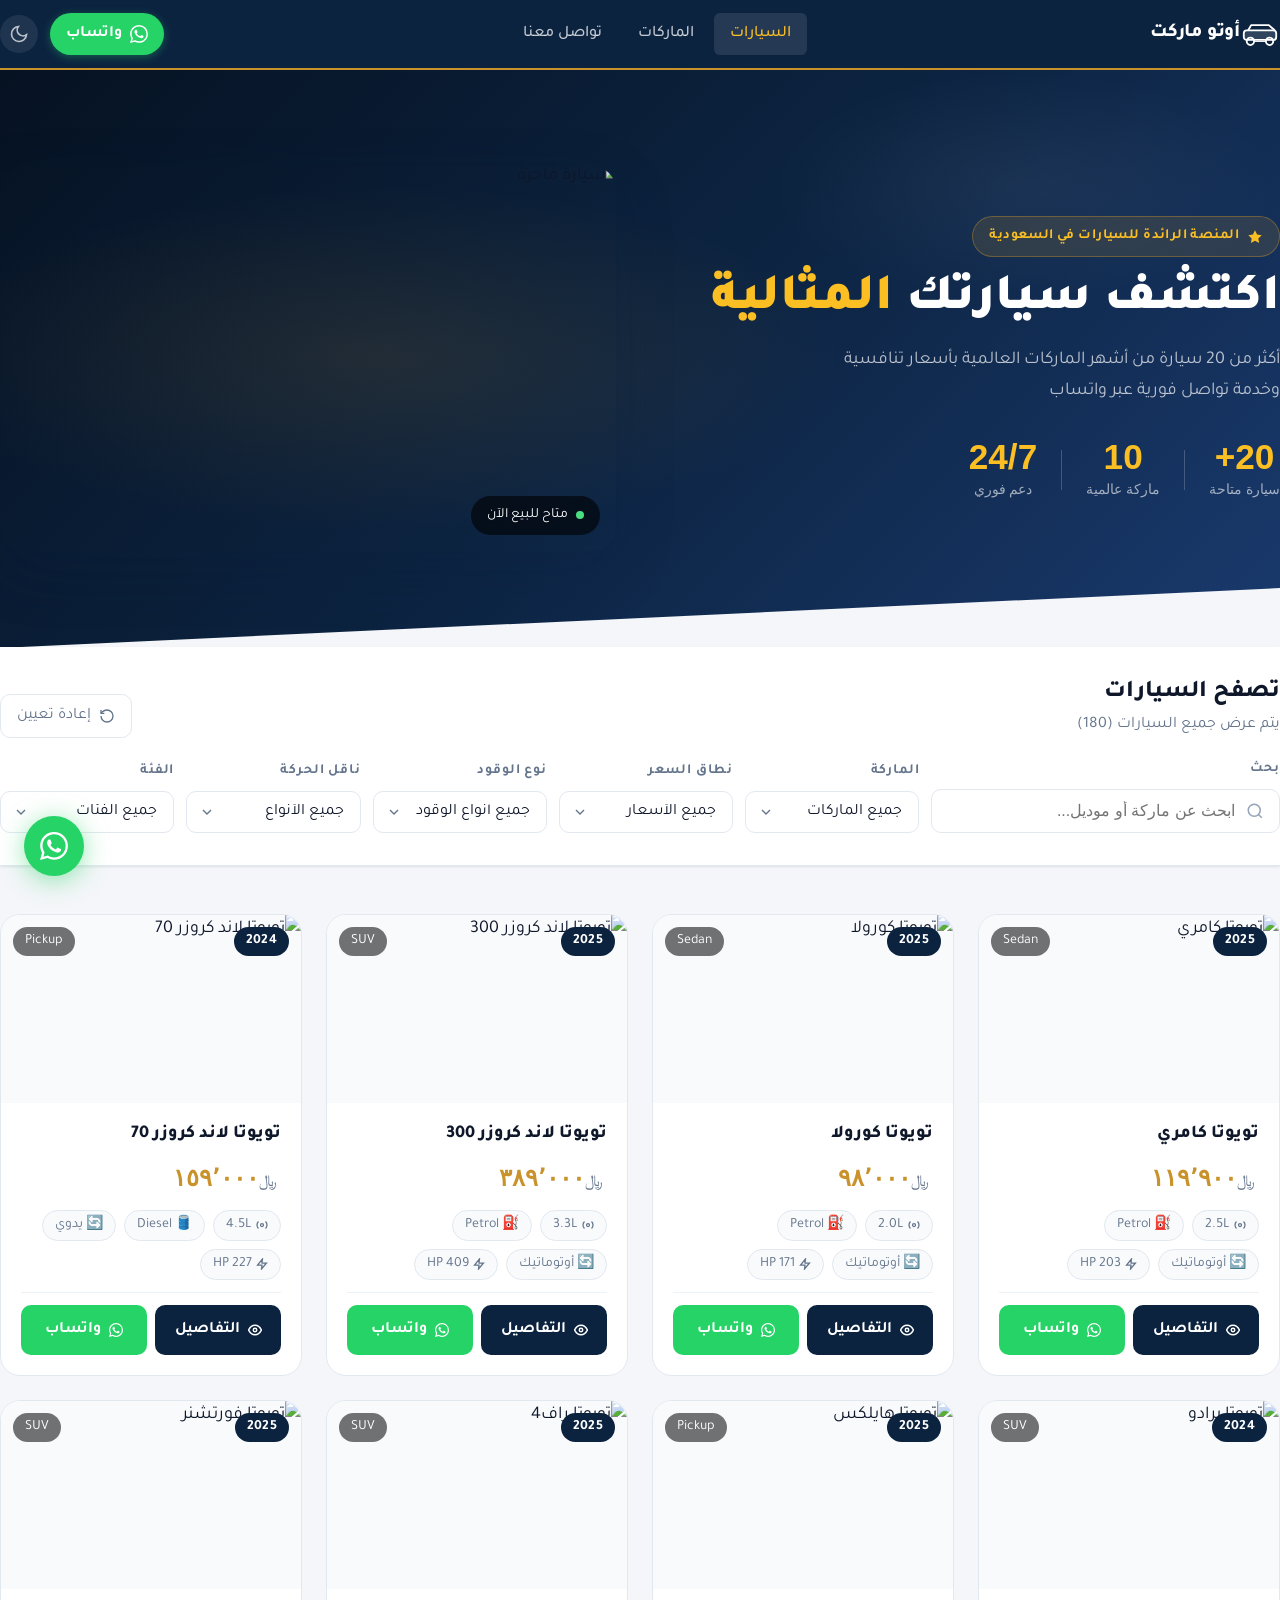
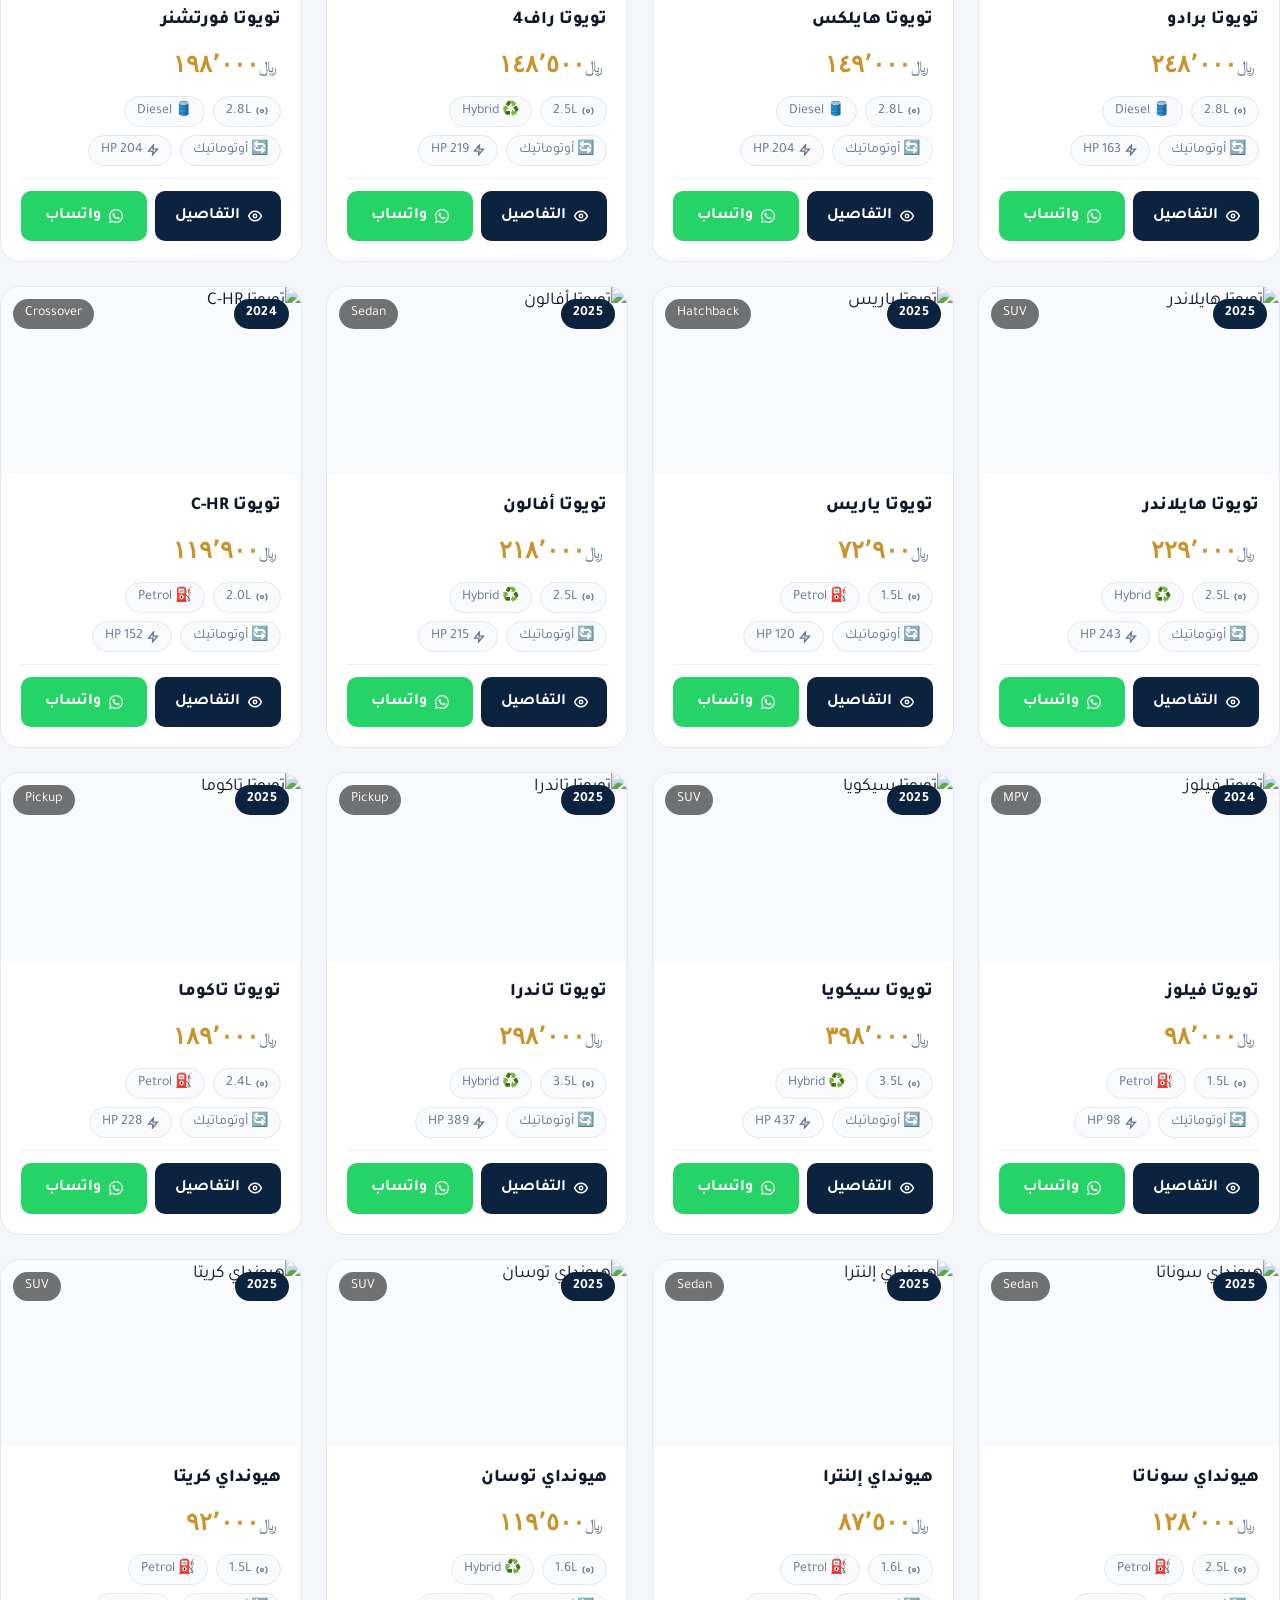
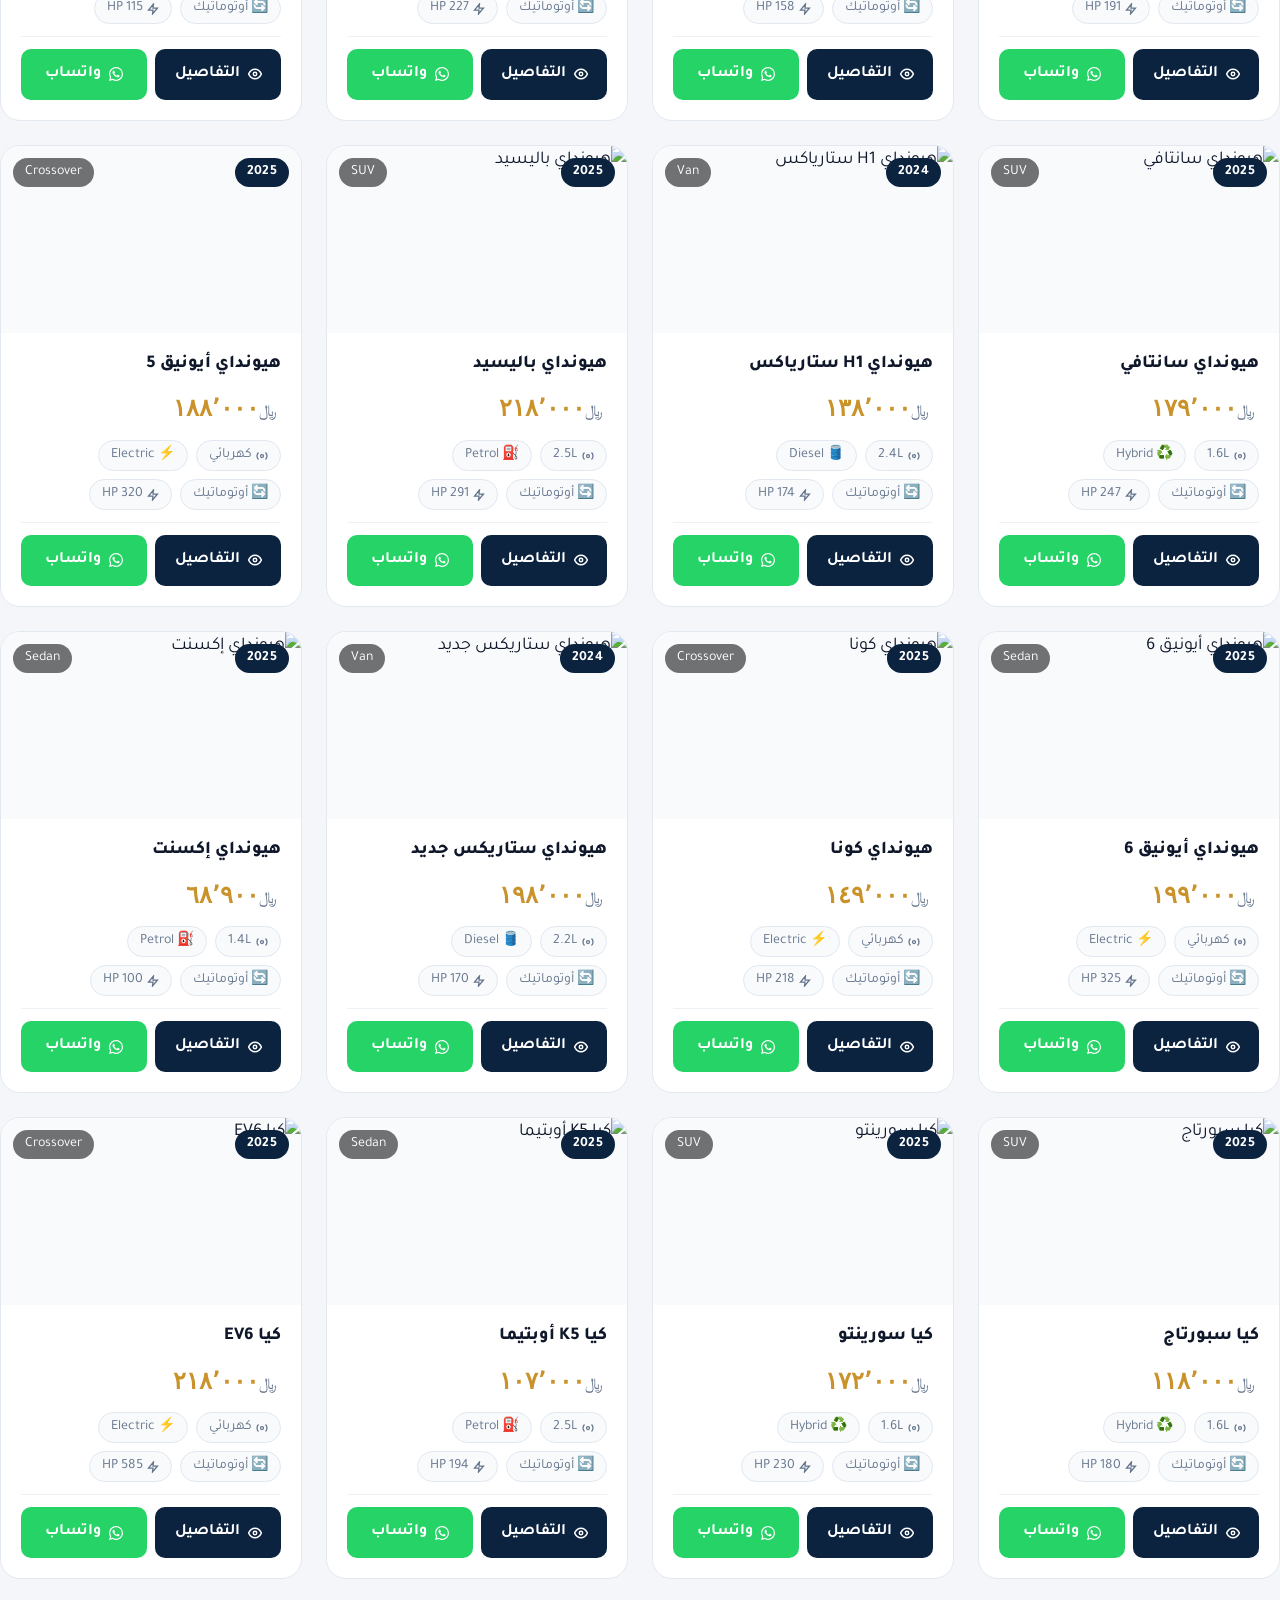
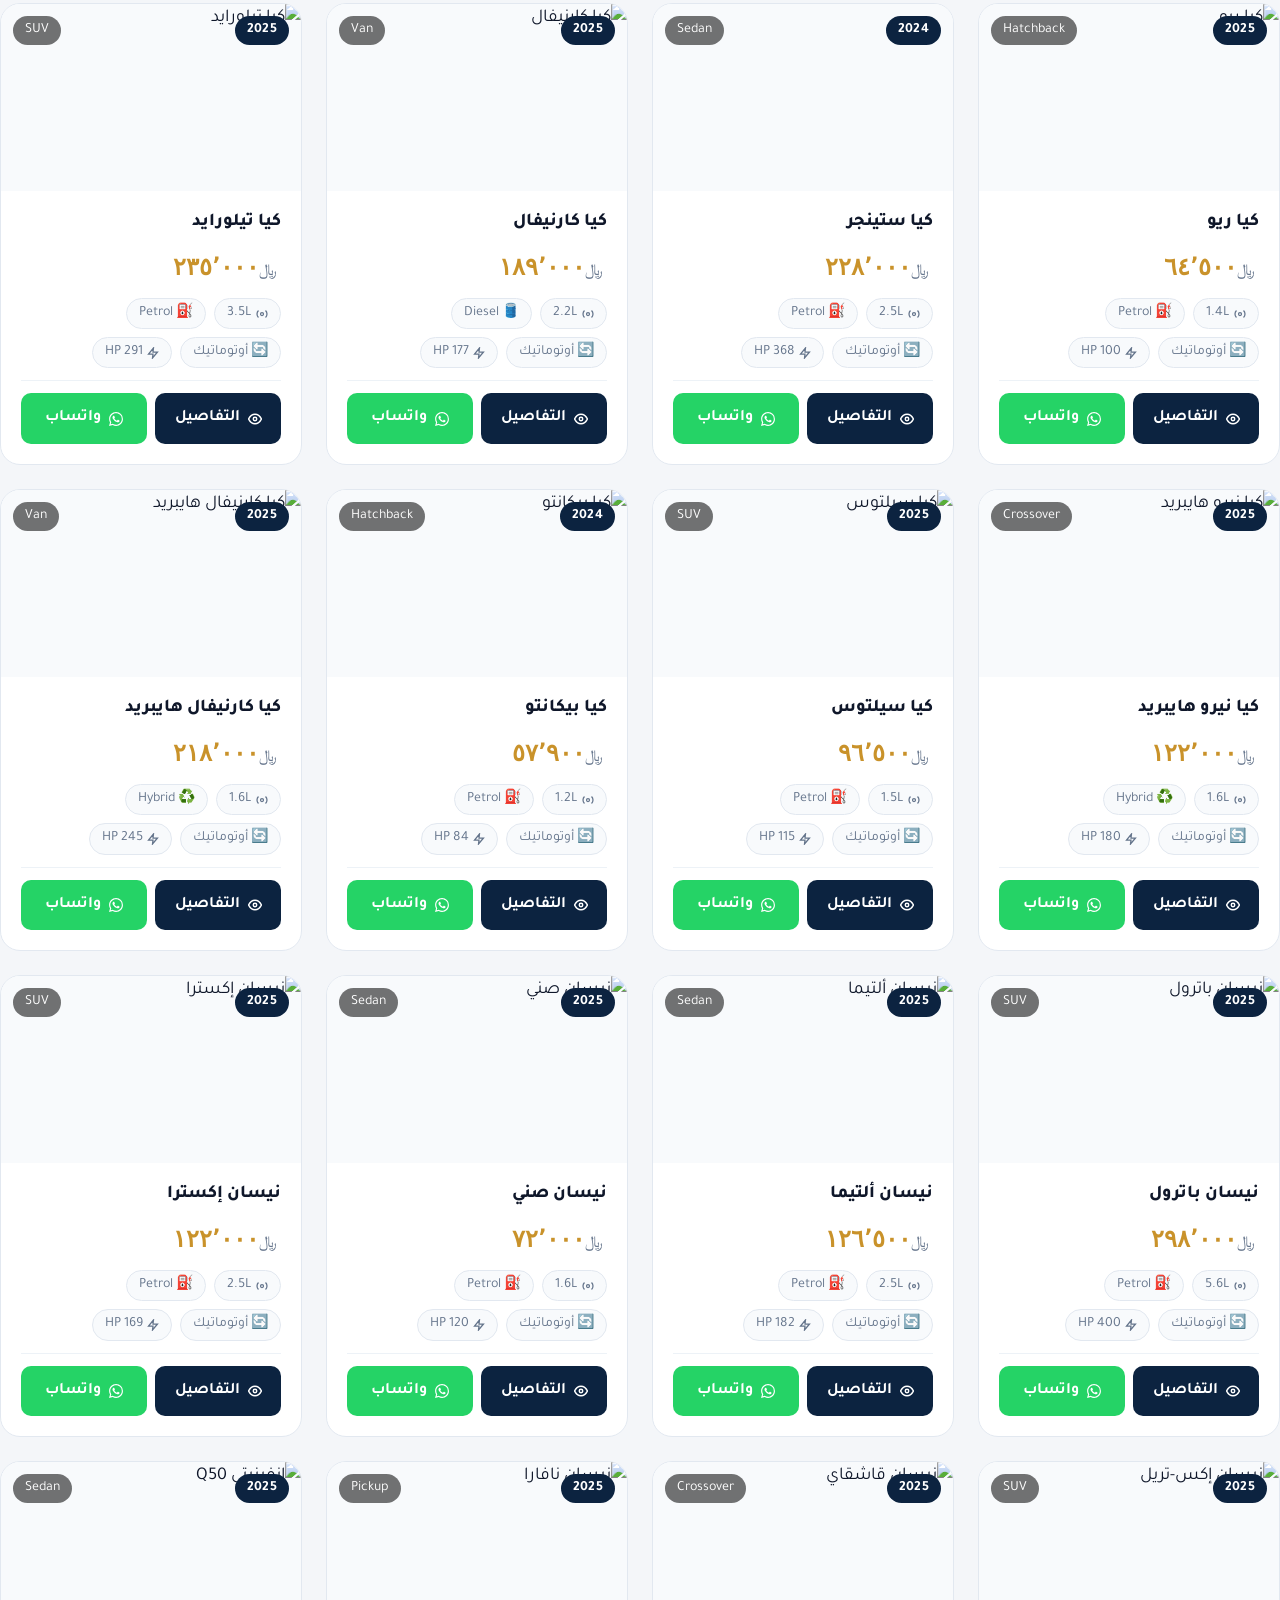
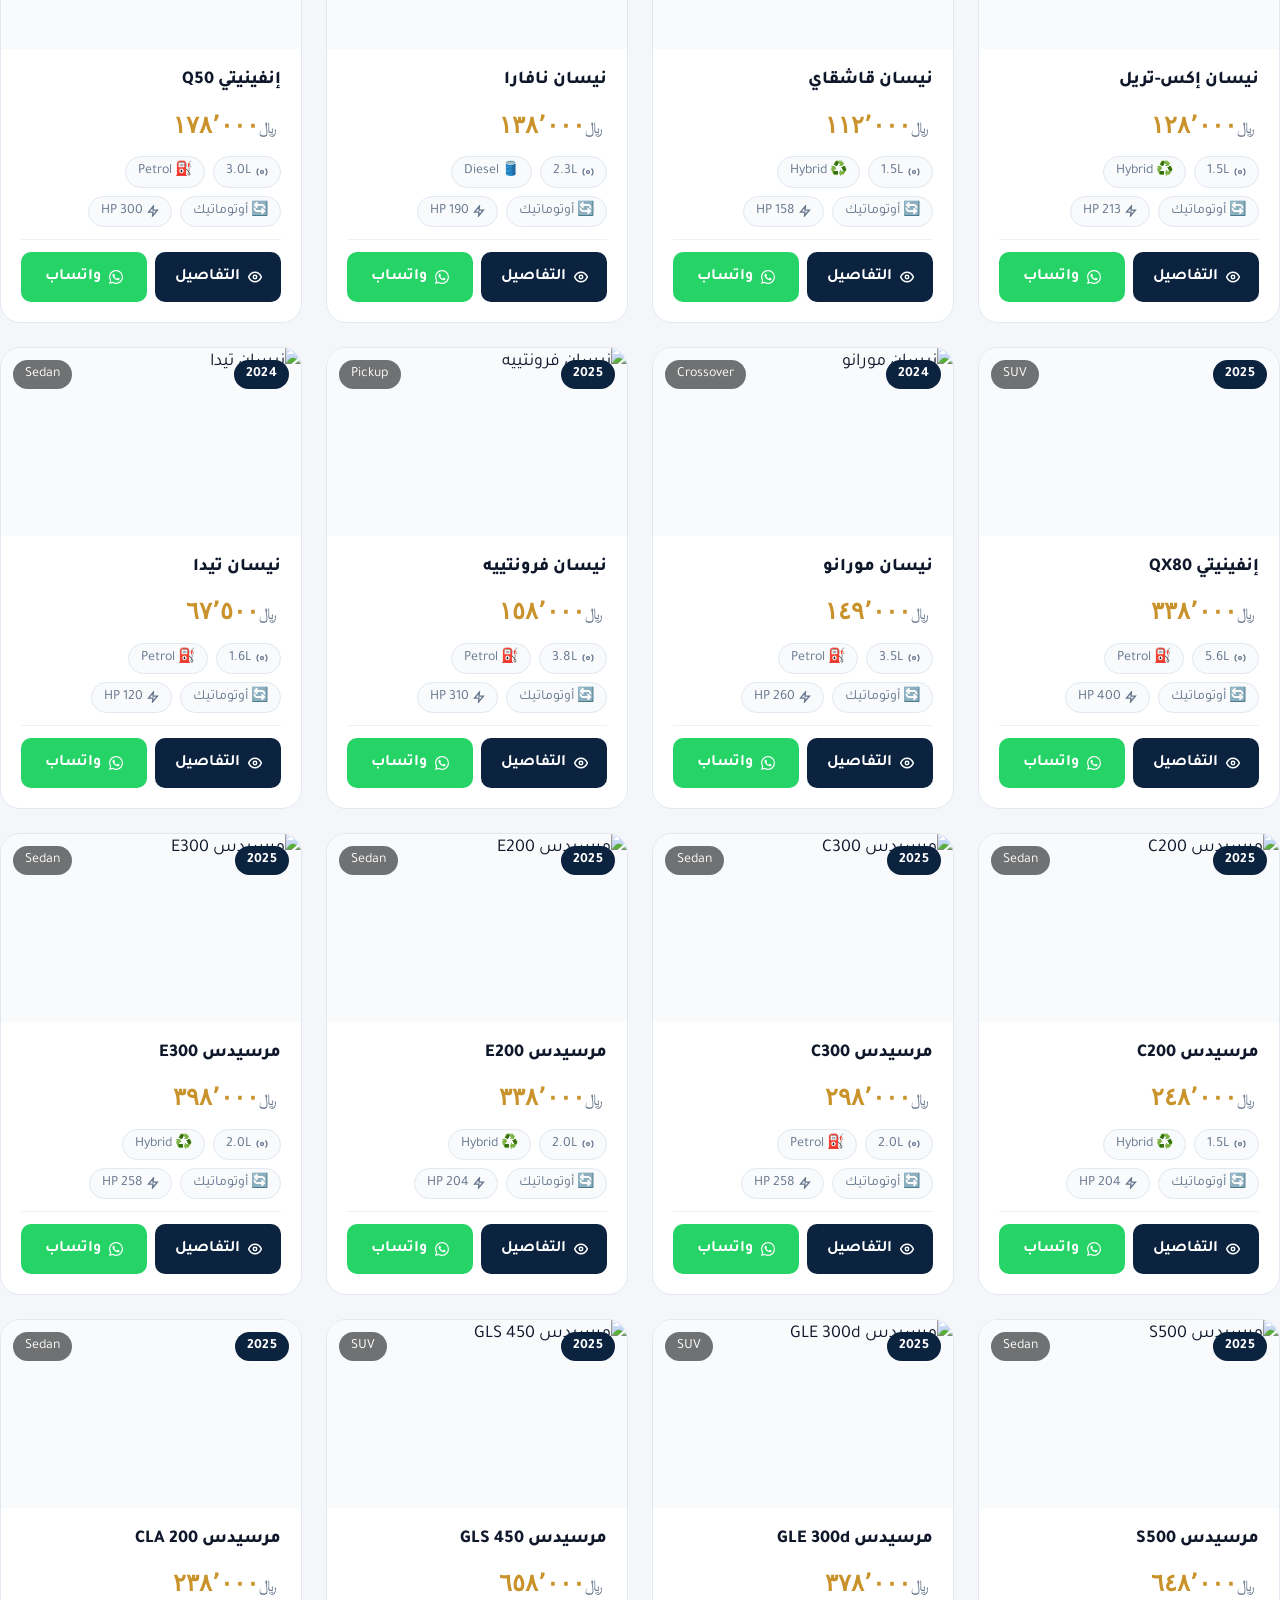
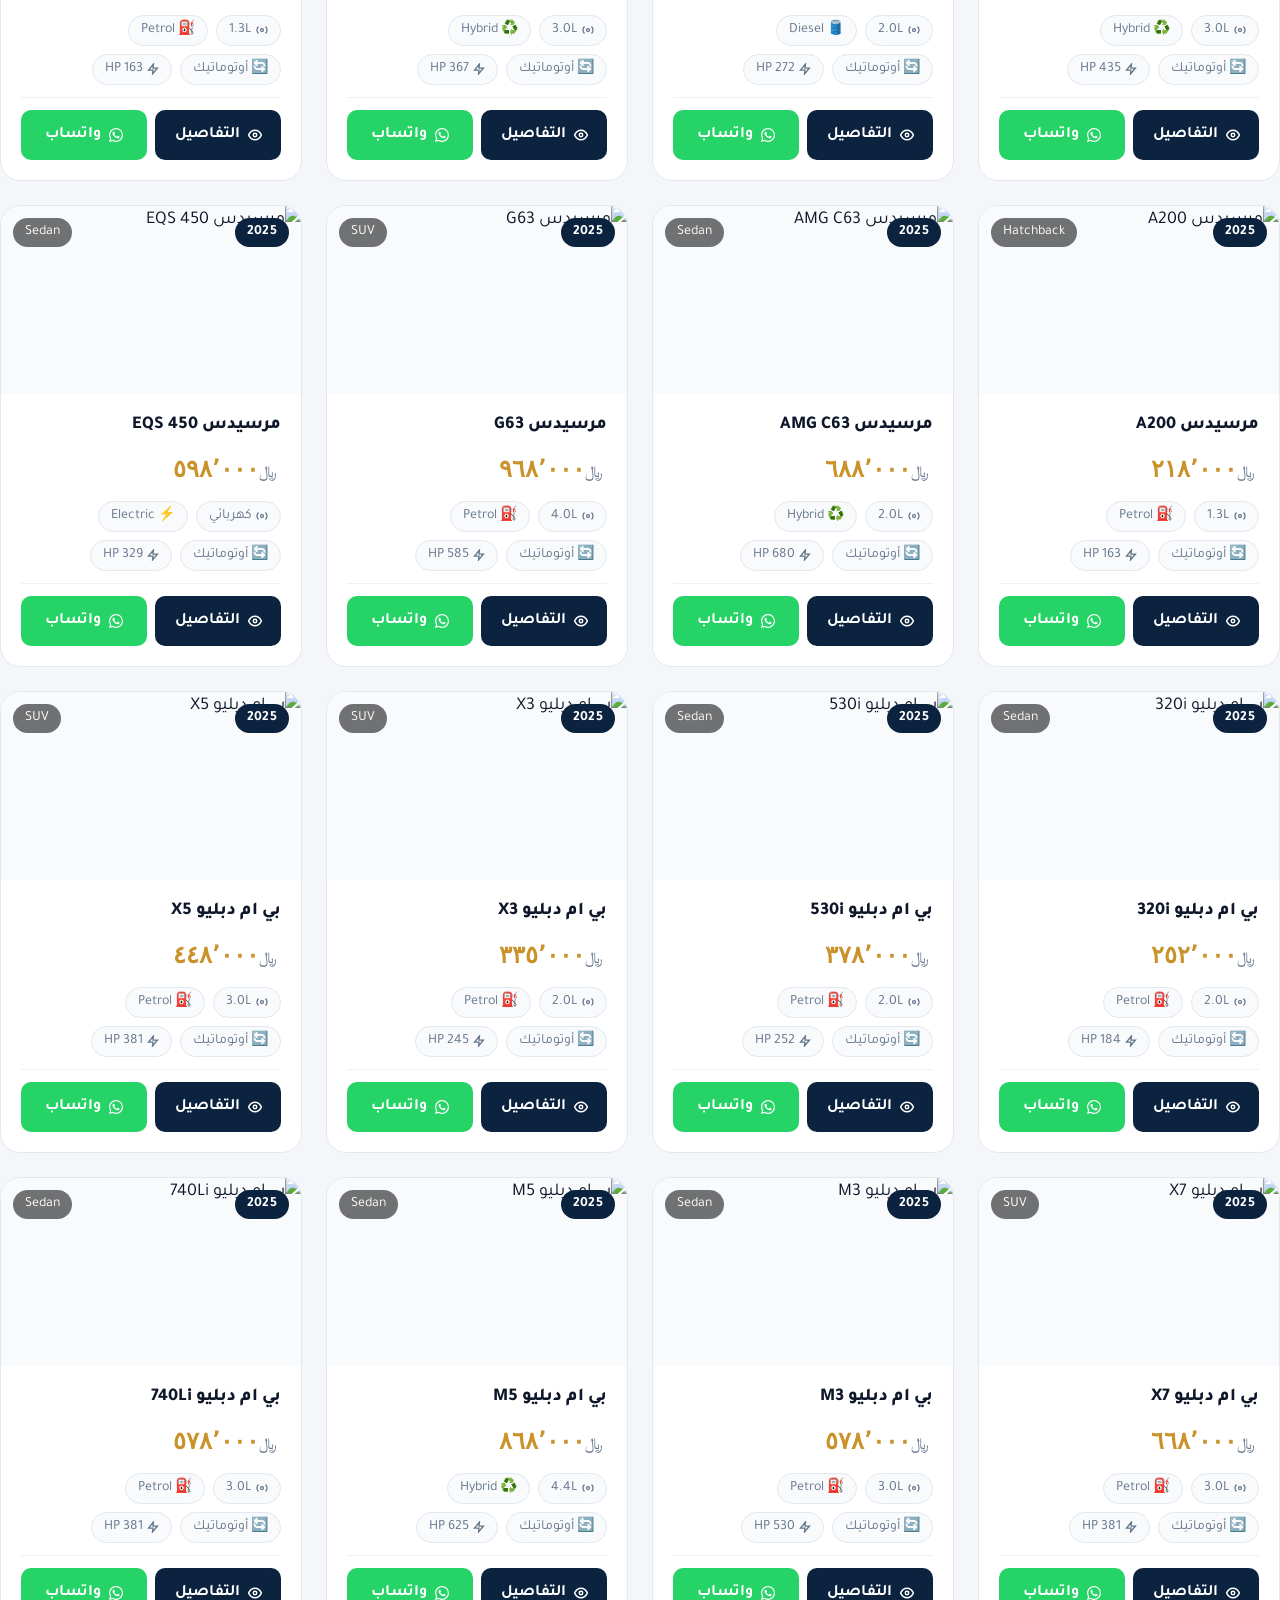
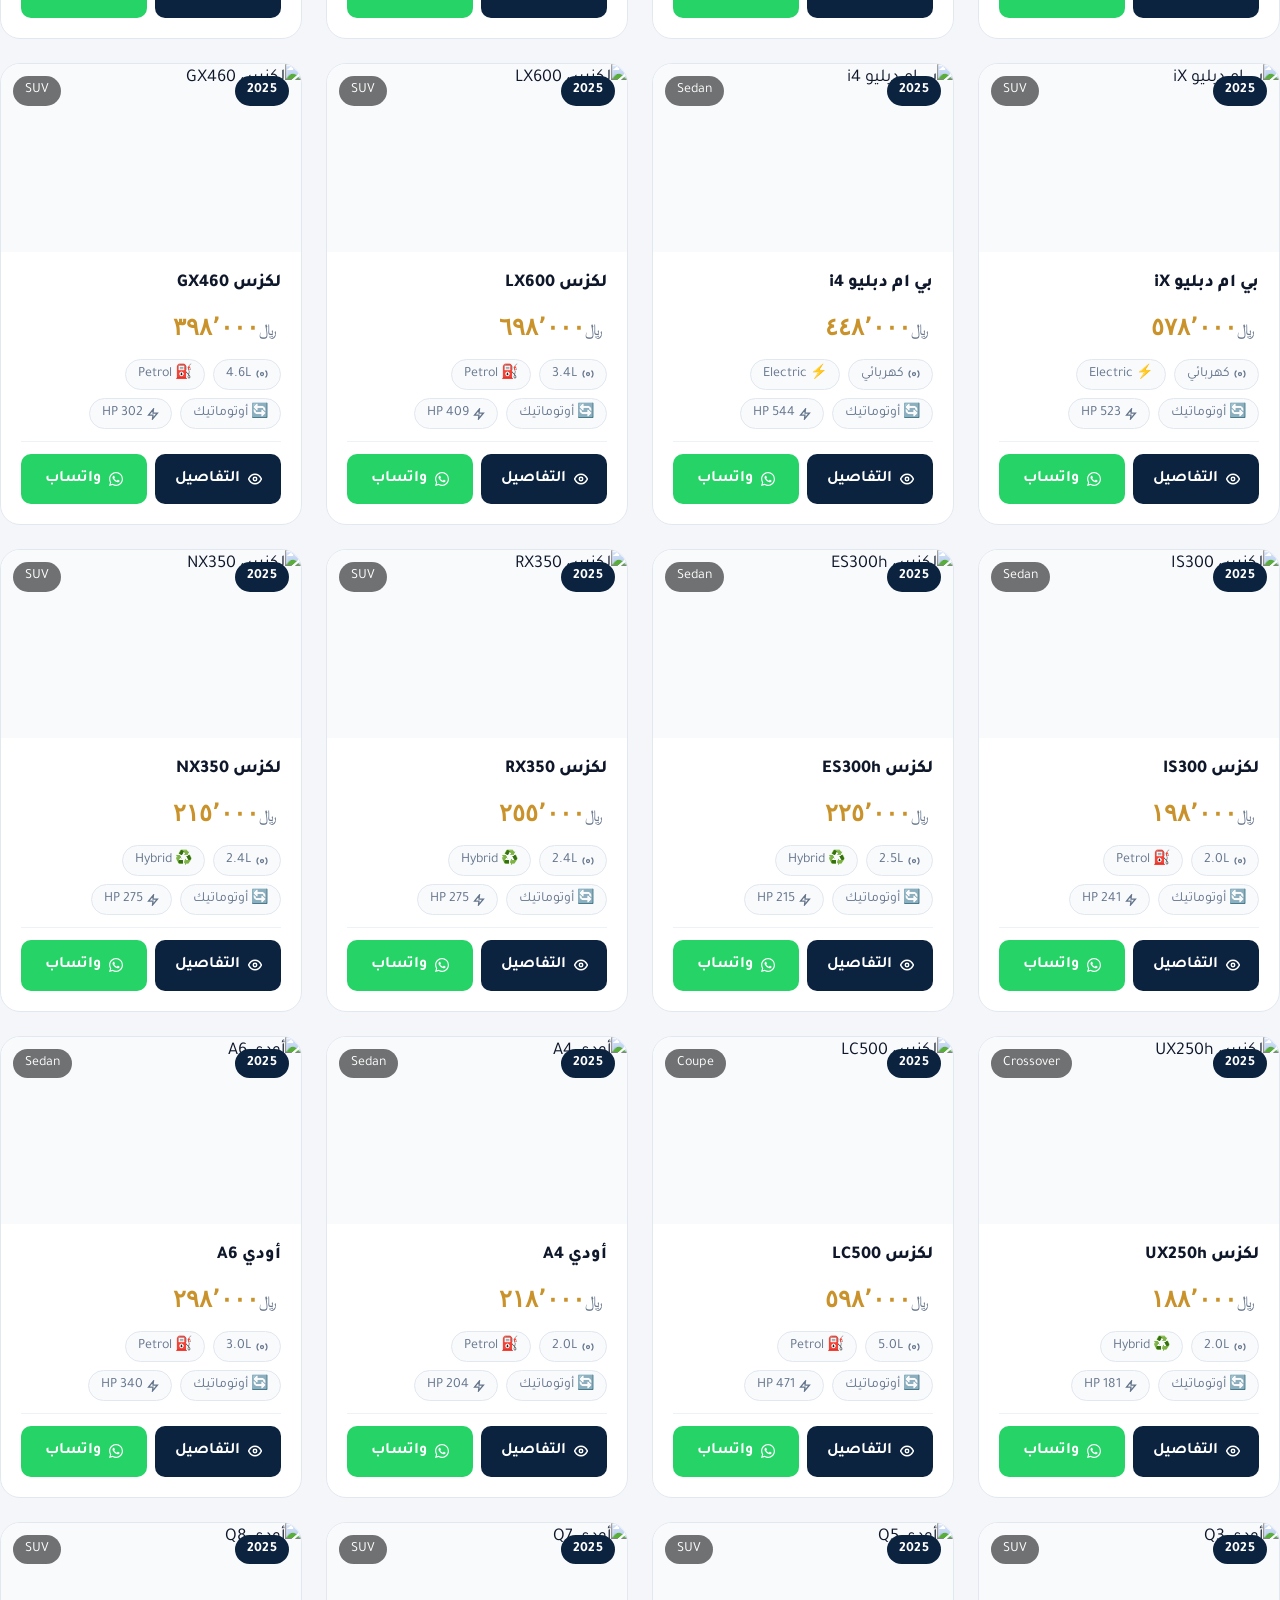
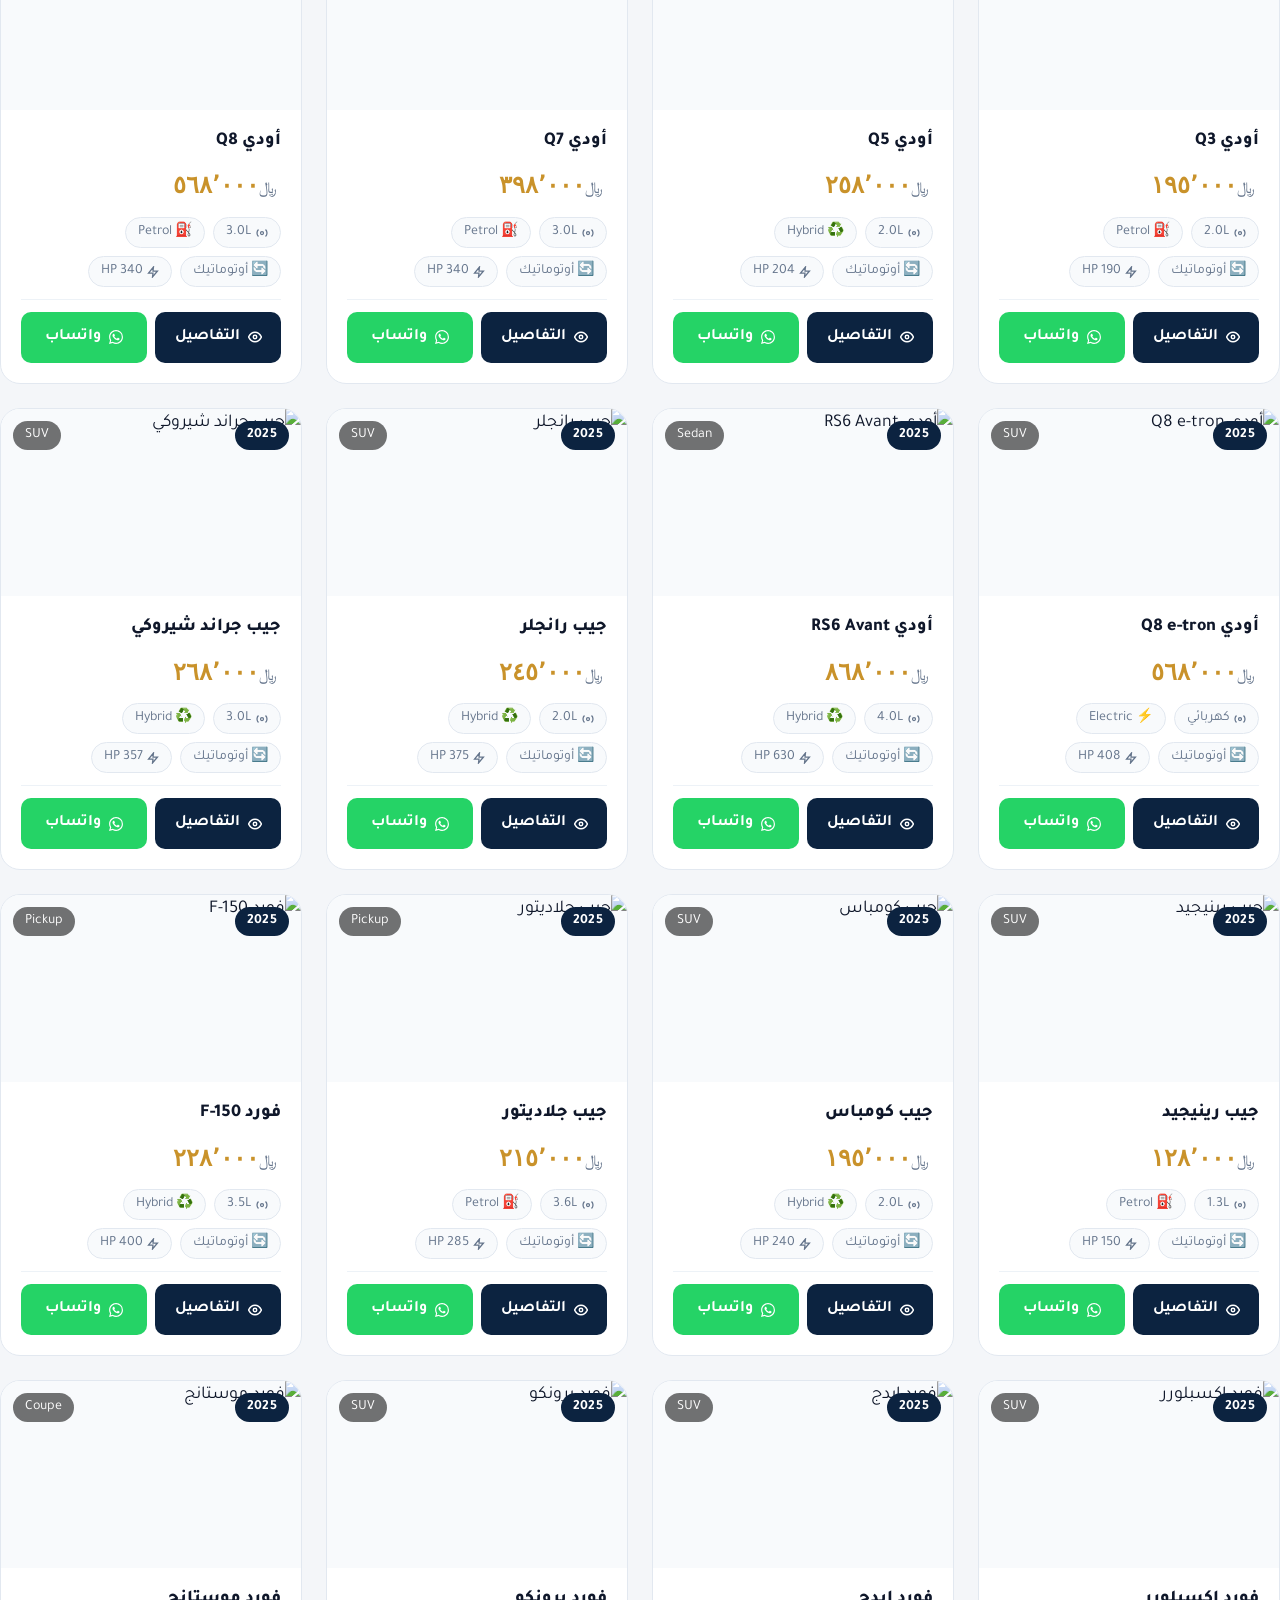
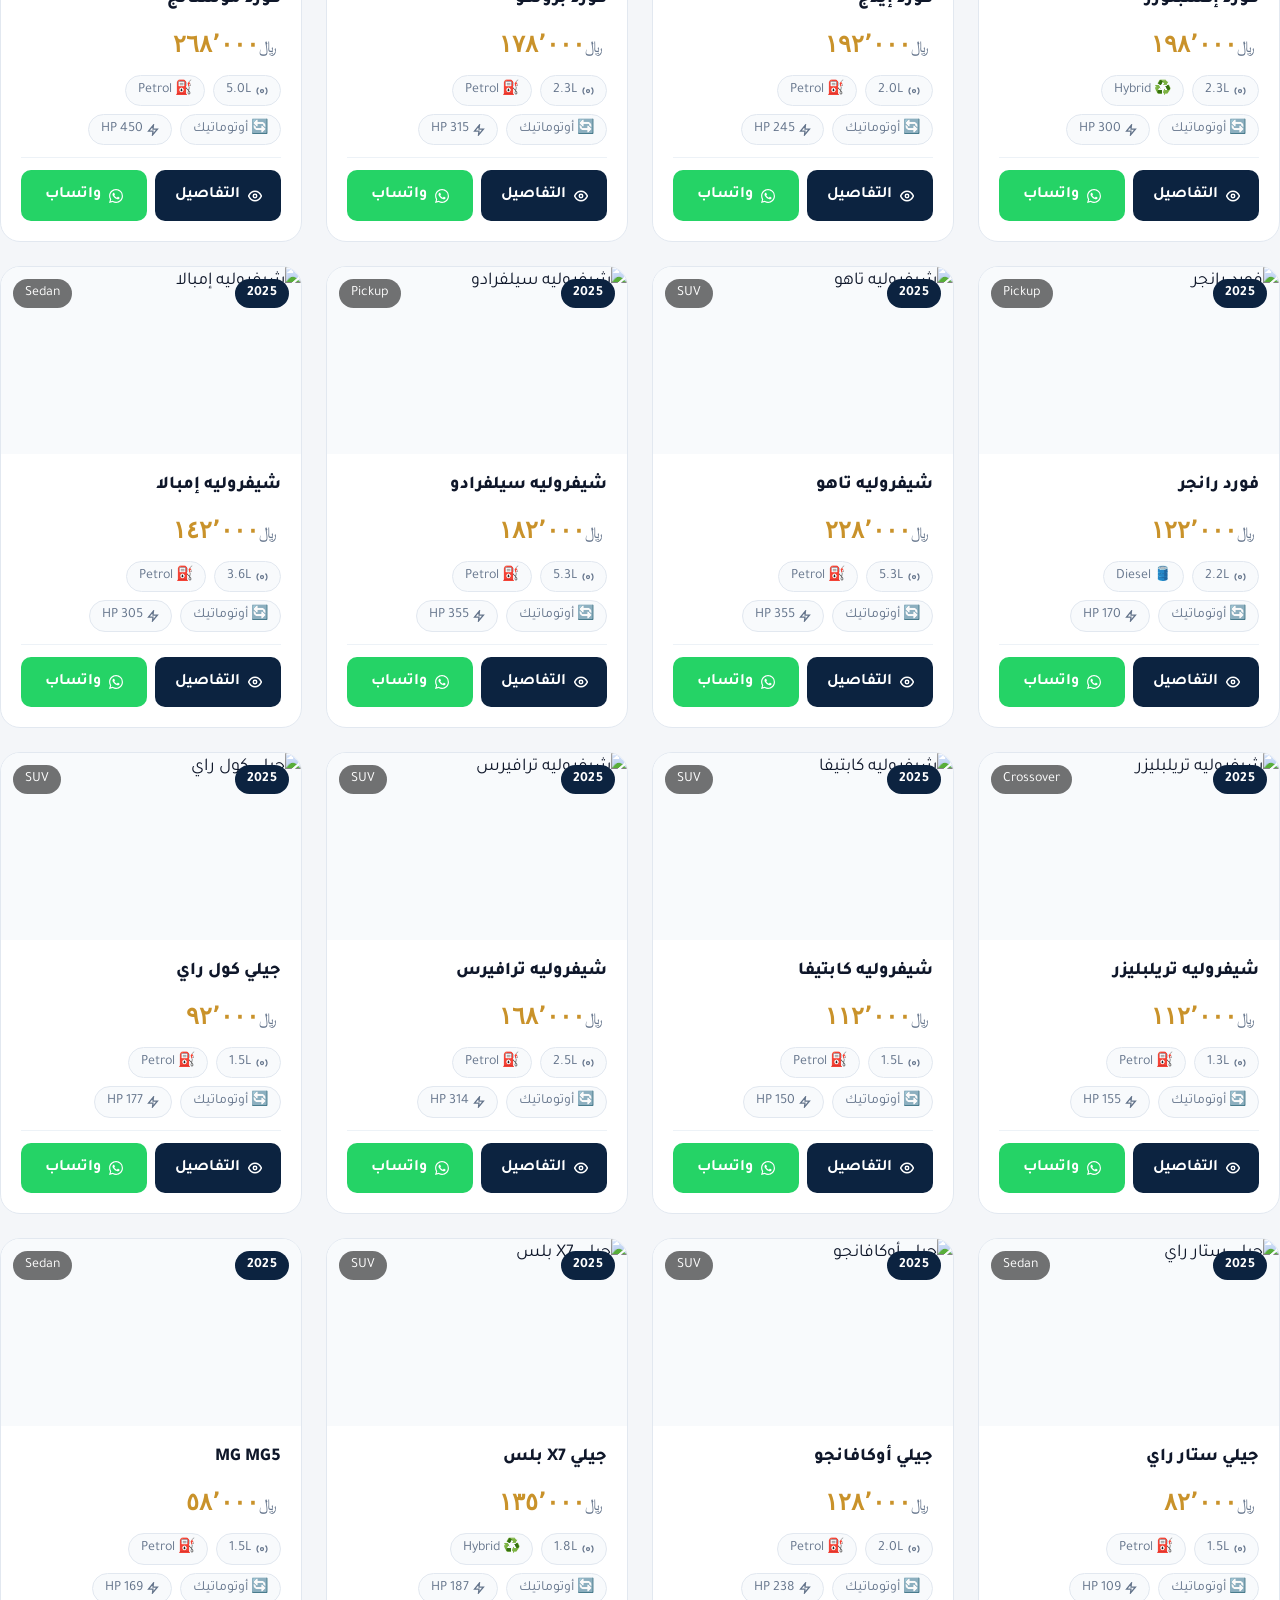
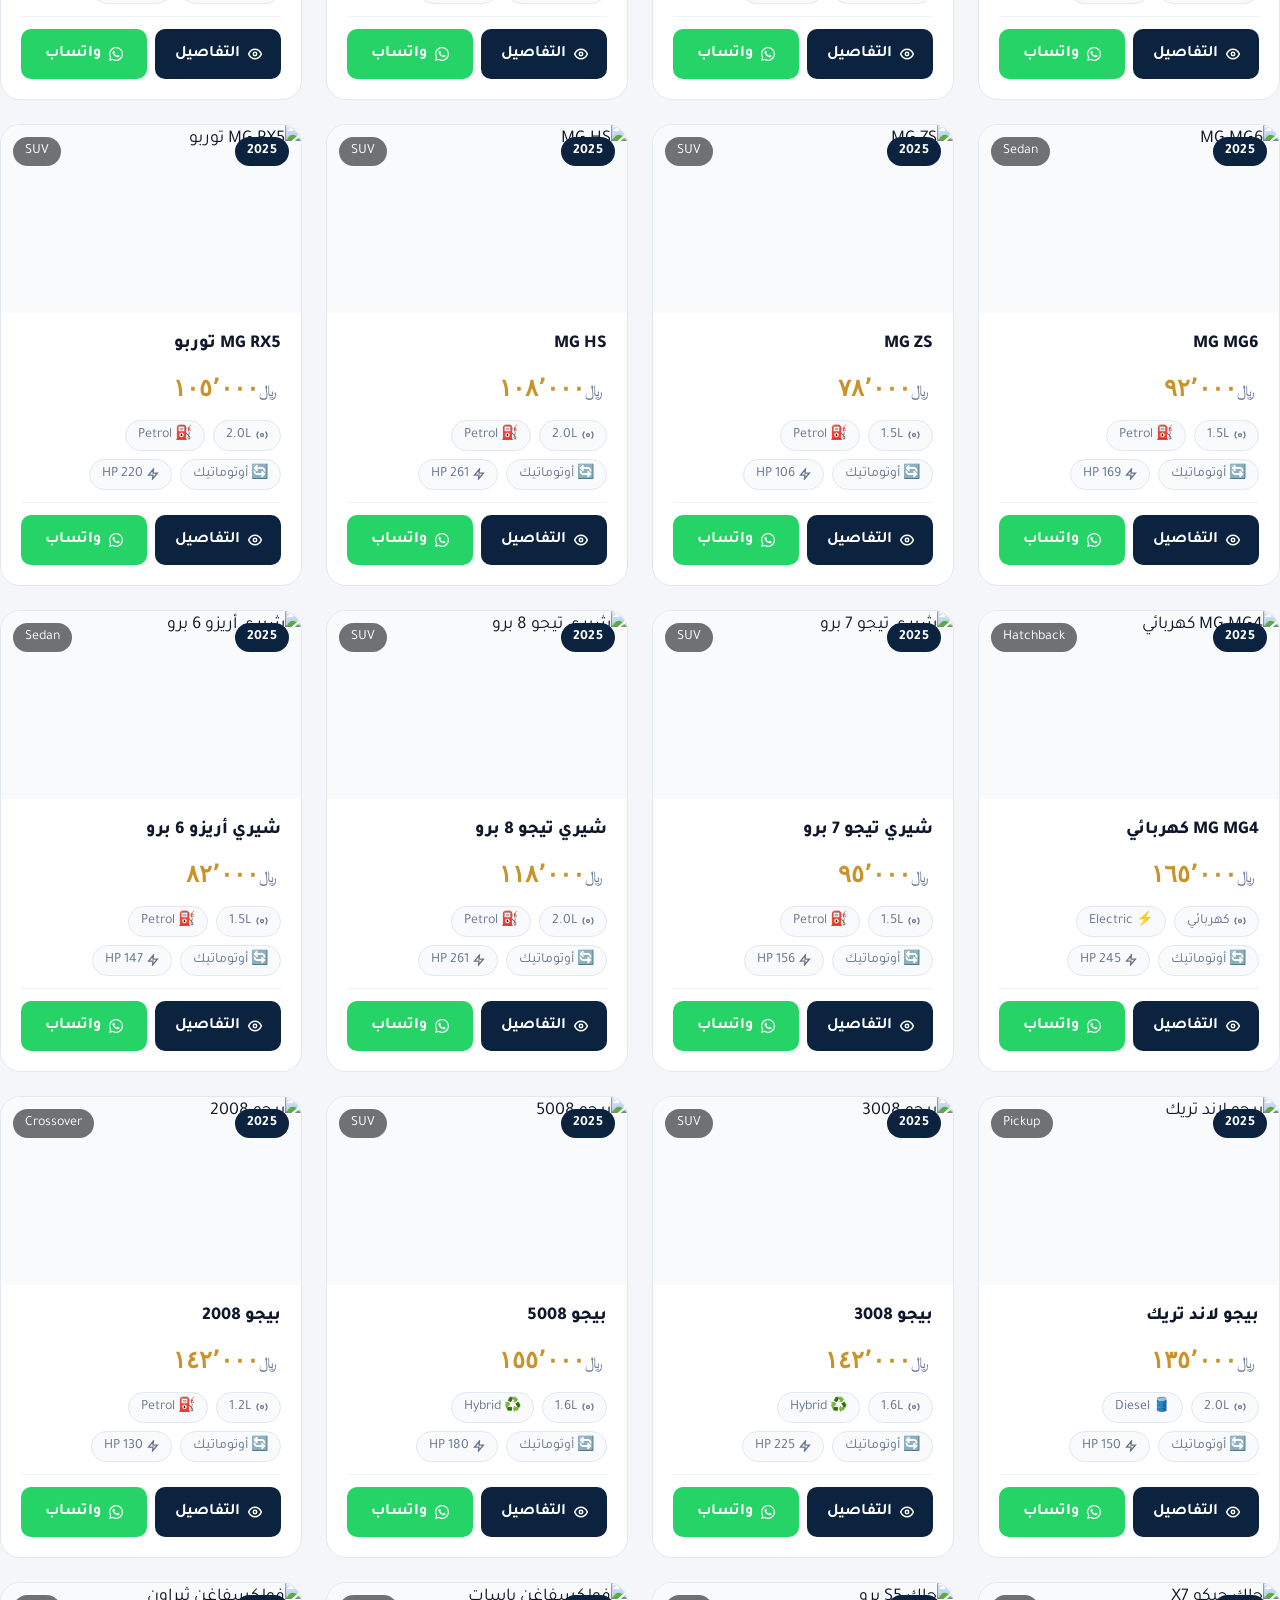
==== commit 902d08b0: "Change language attribute to 'ar-u-nu-latn'" ====
--- a/index.html
+++ b/index.html
@@ -1,5 +1,5 @@
 <!DOCTYPE html>
-<html lang="ar" dir="rtl" data-theme="light">
+<html lang="ar-u-nu-latn" dir="rtl" data-theme="light">
 <head>
 <!--
    ______                            __
--- a/style.css
+++ b/style.css
@@ -1,3 +1,8 @@
+/* Force English/Latin numerals */
+* { font-variant-numeric: normal !important; font-feature-settings: 'locl' 0; }
+:root { --font-numeric: 'Roboto', sans-serif; }
+.price, .year, .stat-number, [class*="price"], [class*="year"], [class*="stat"], input, .badge, .car-year, .car-price, .specs-value, .detail-value { font-family: 'Roboto', Arial, sans-serif !important; }
+
 /* ====================================================
    AUTO MARKET SA — Custom Stylesheet
    RTL Arabic Design — Navy + Gold Color Scheme
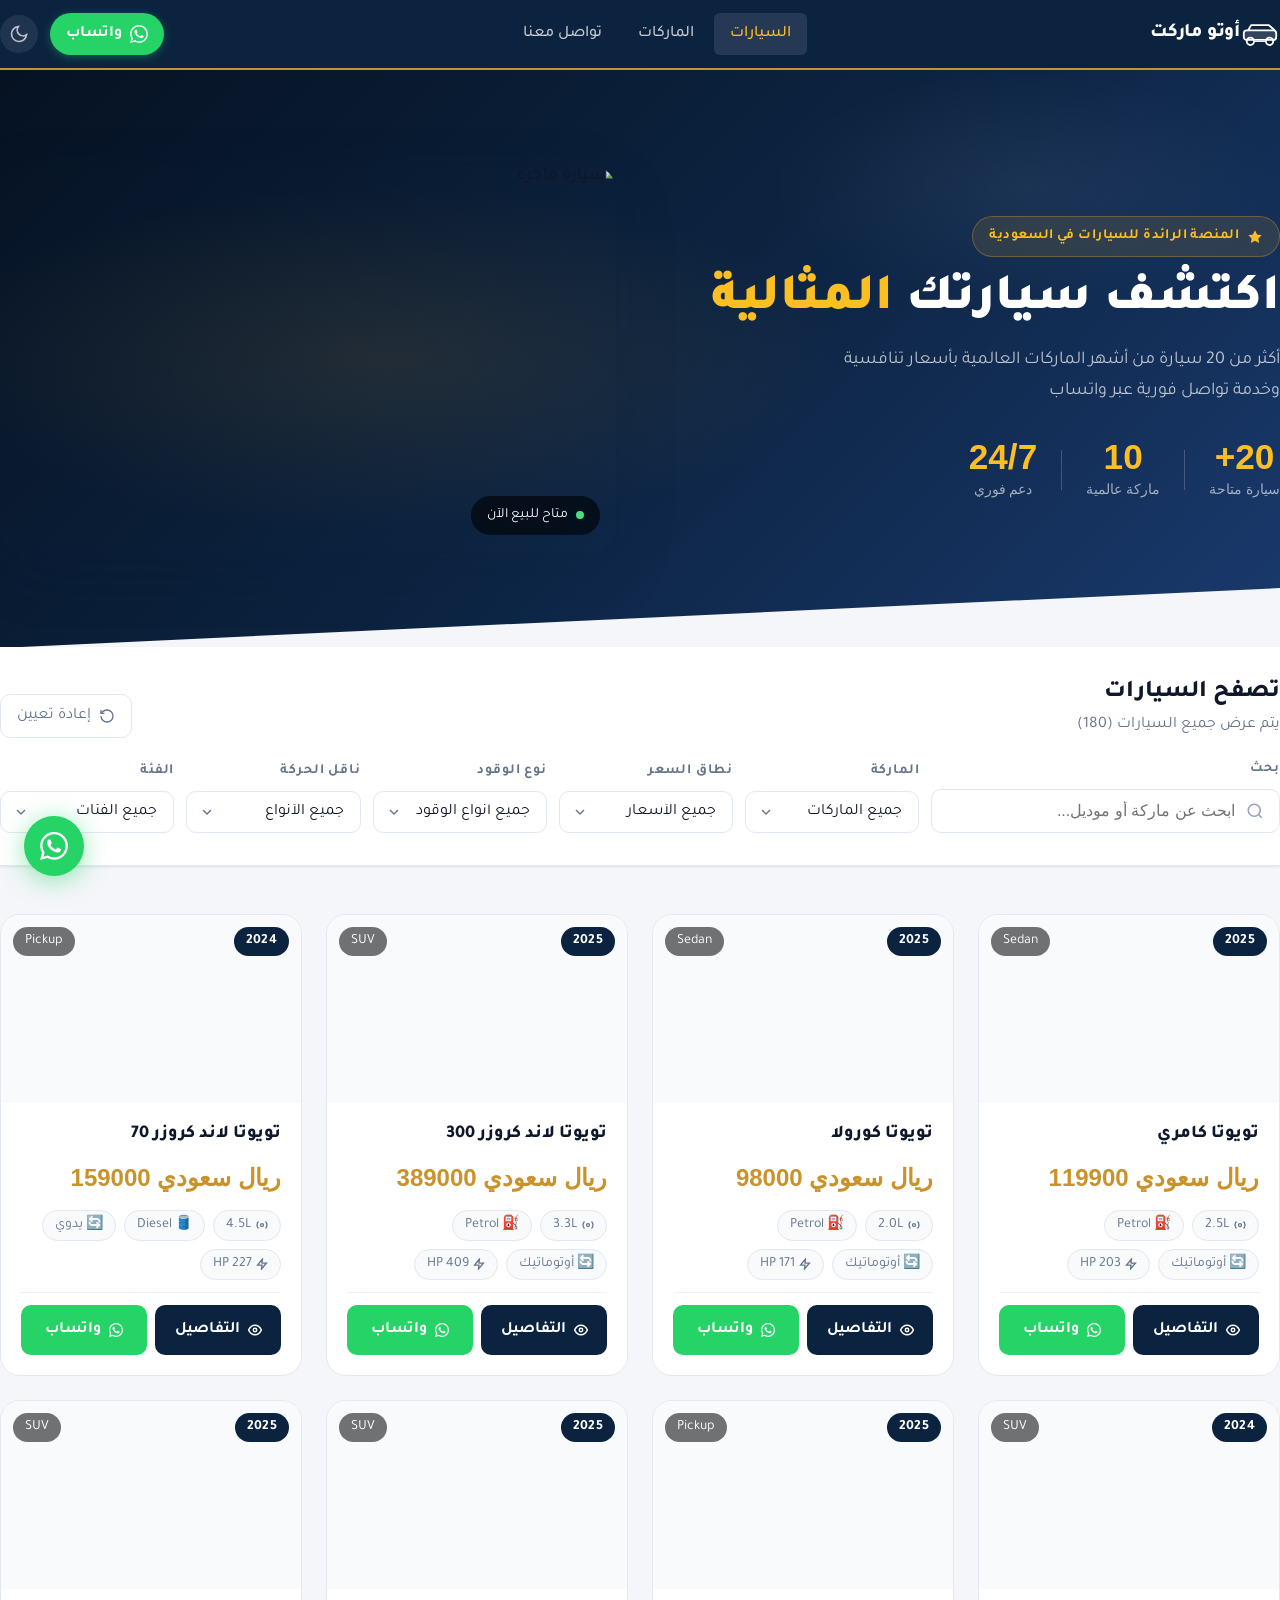
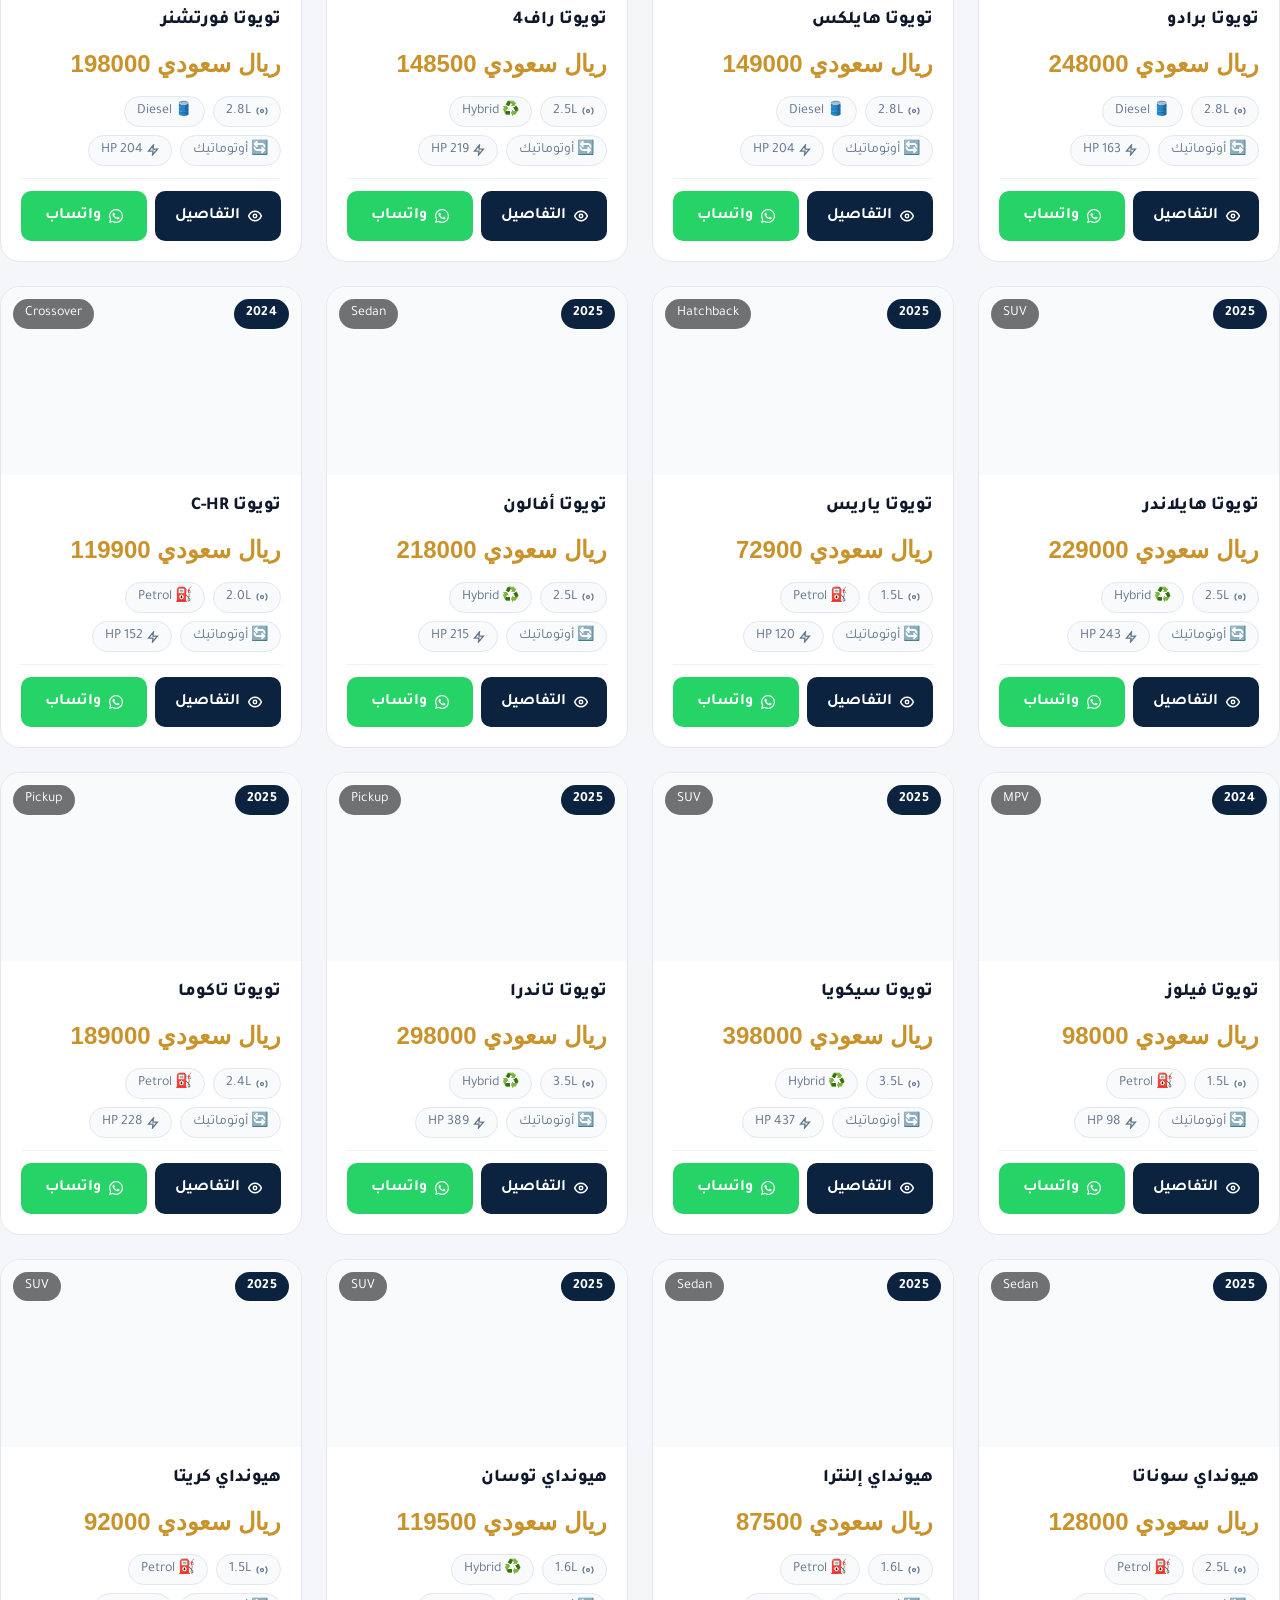
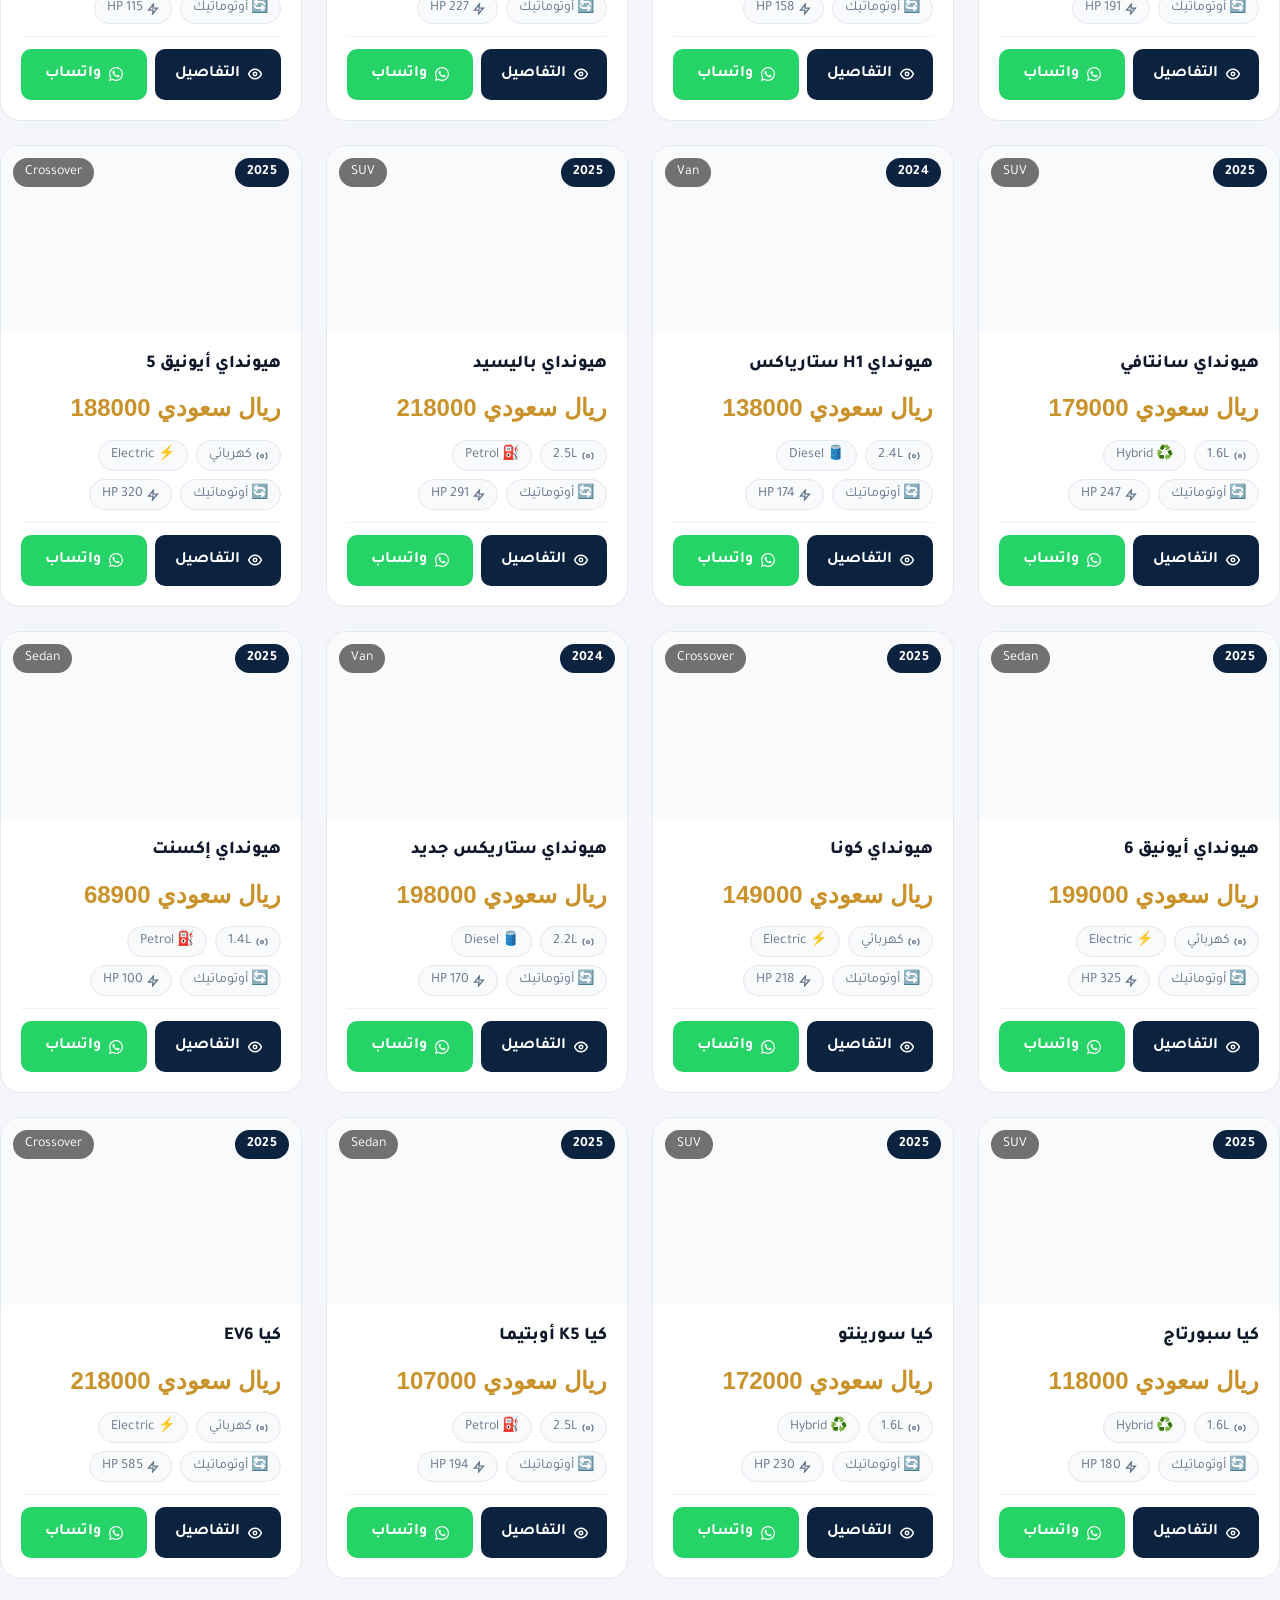
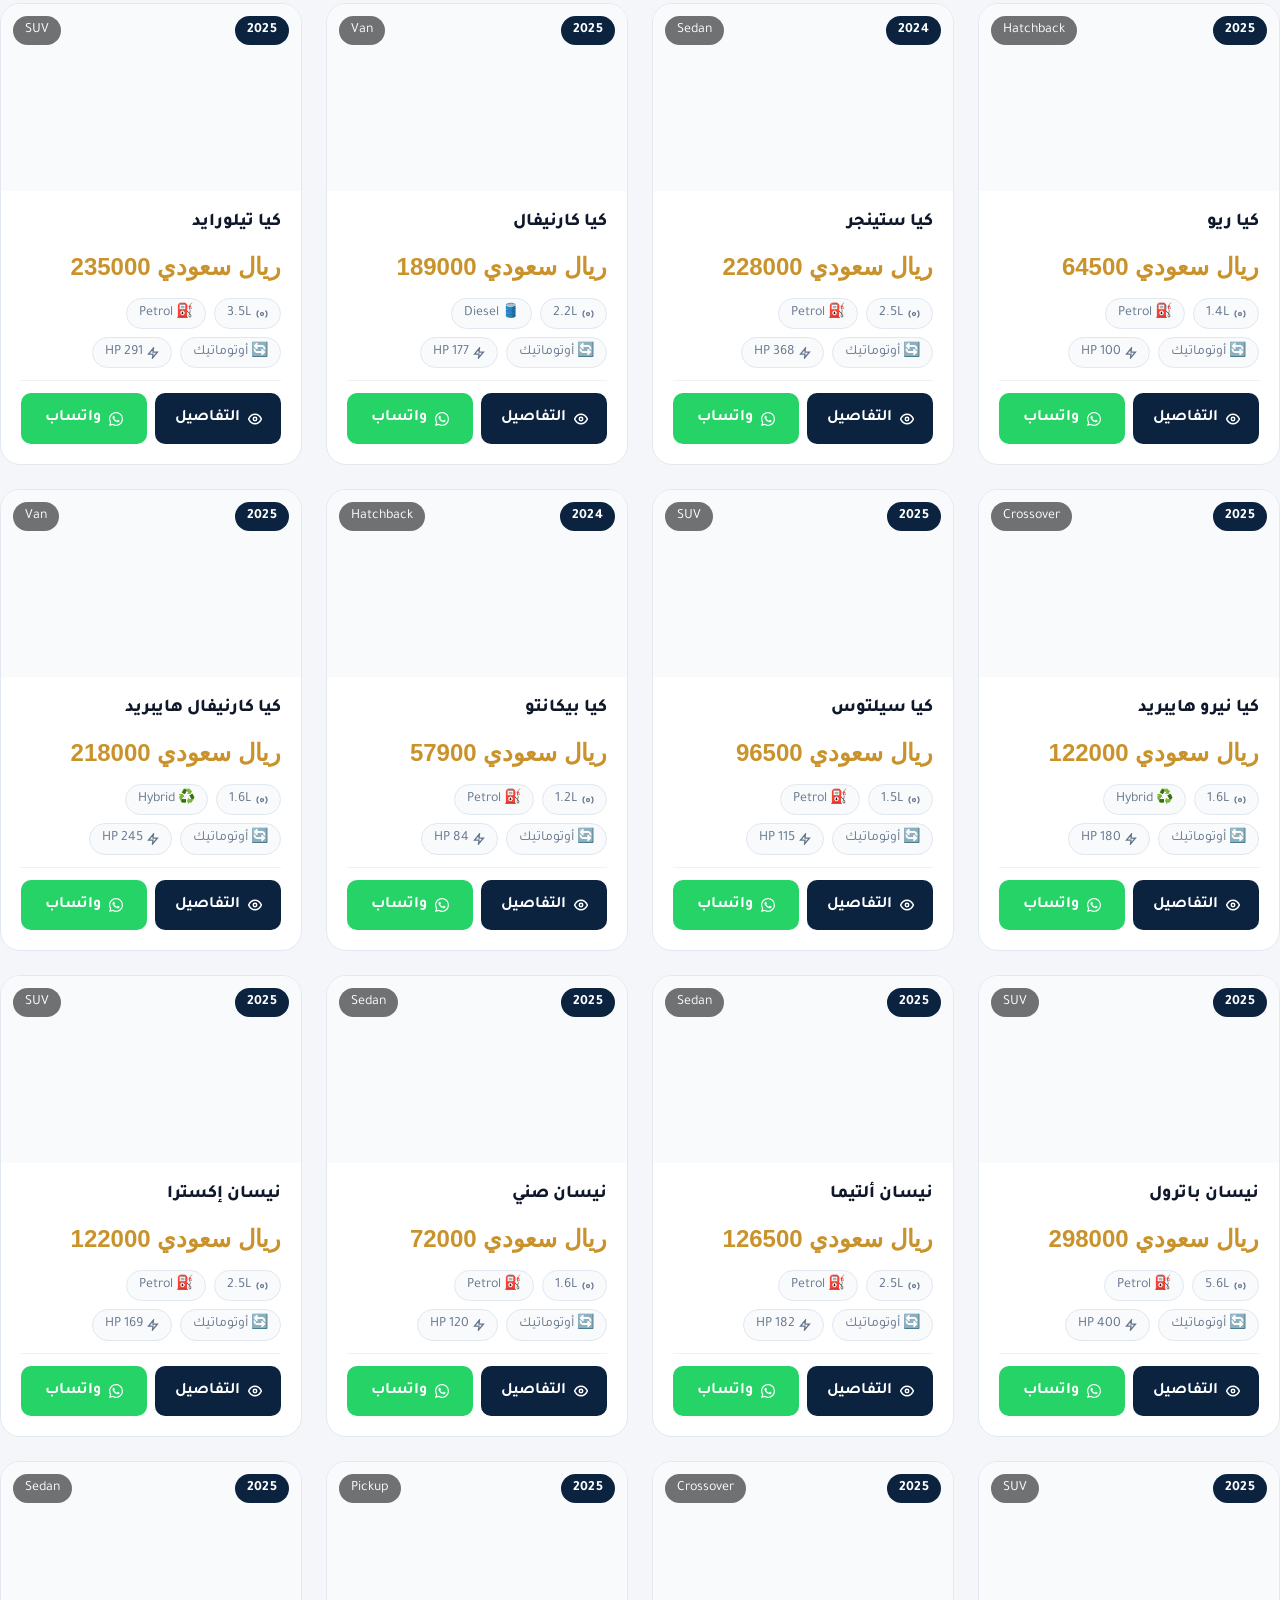
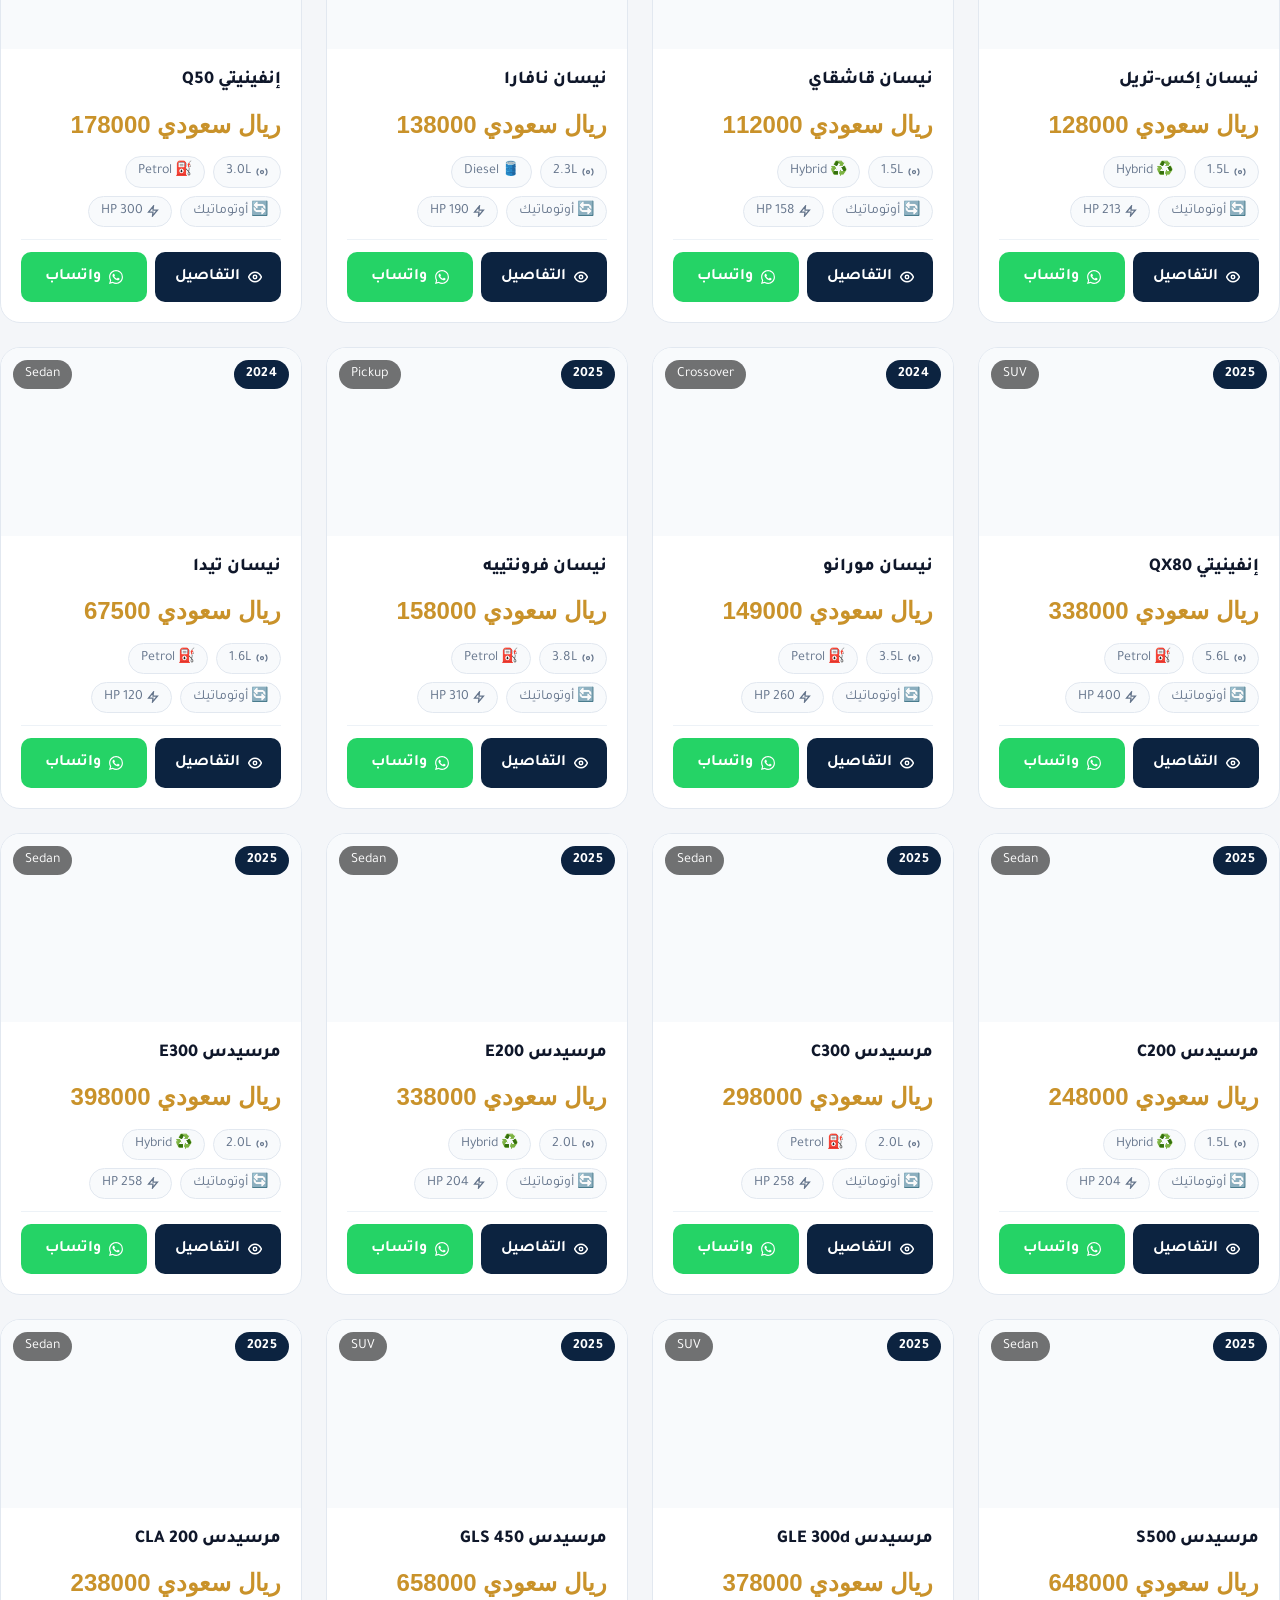
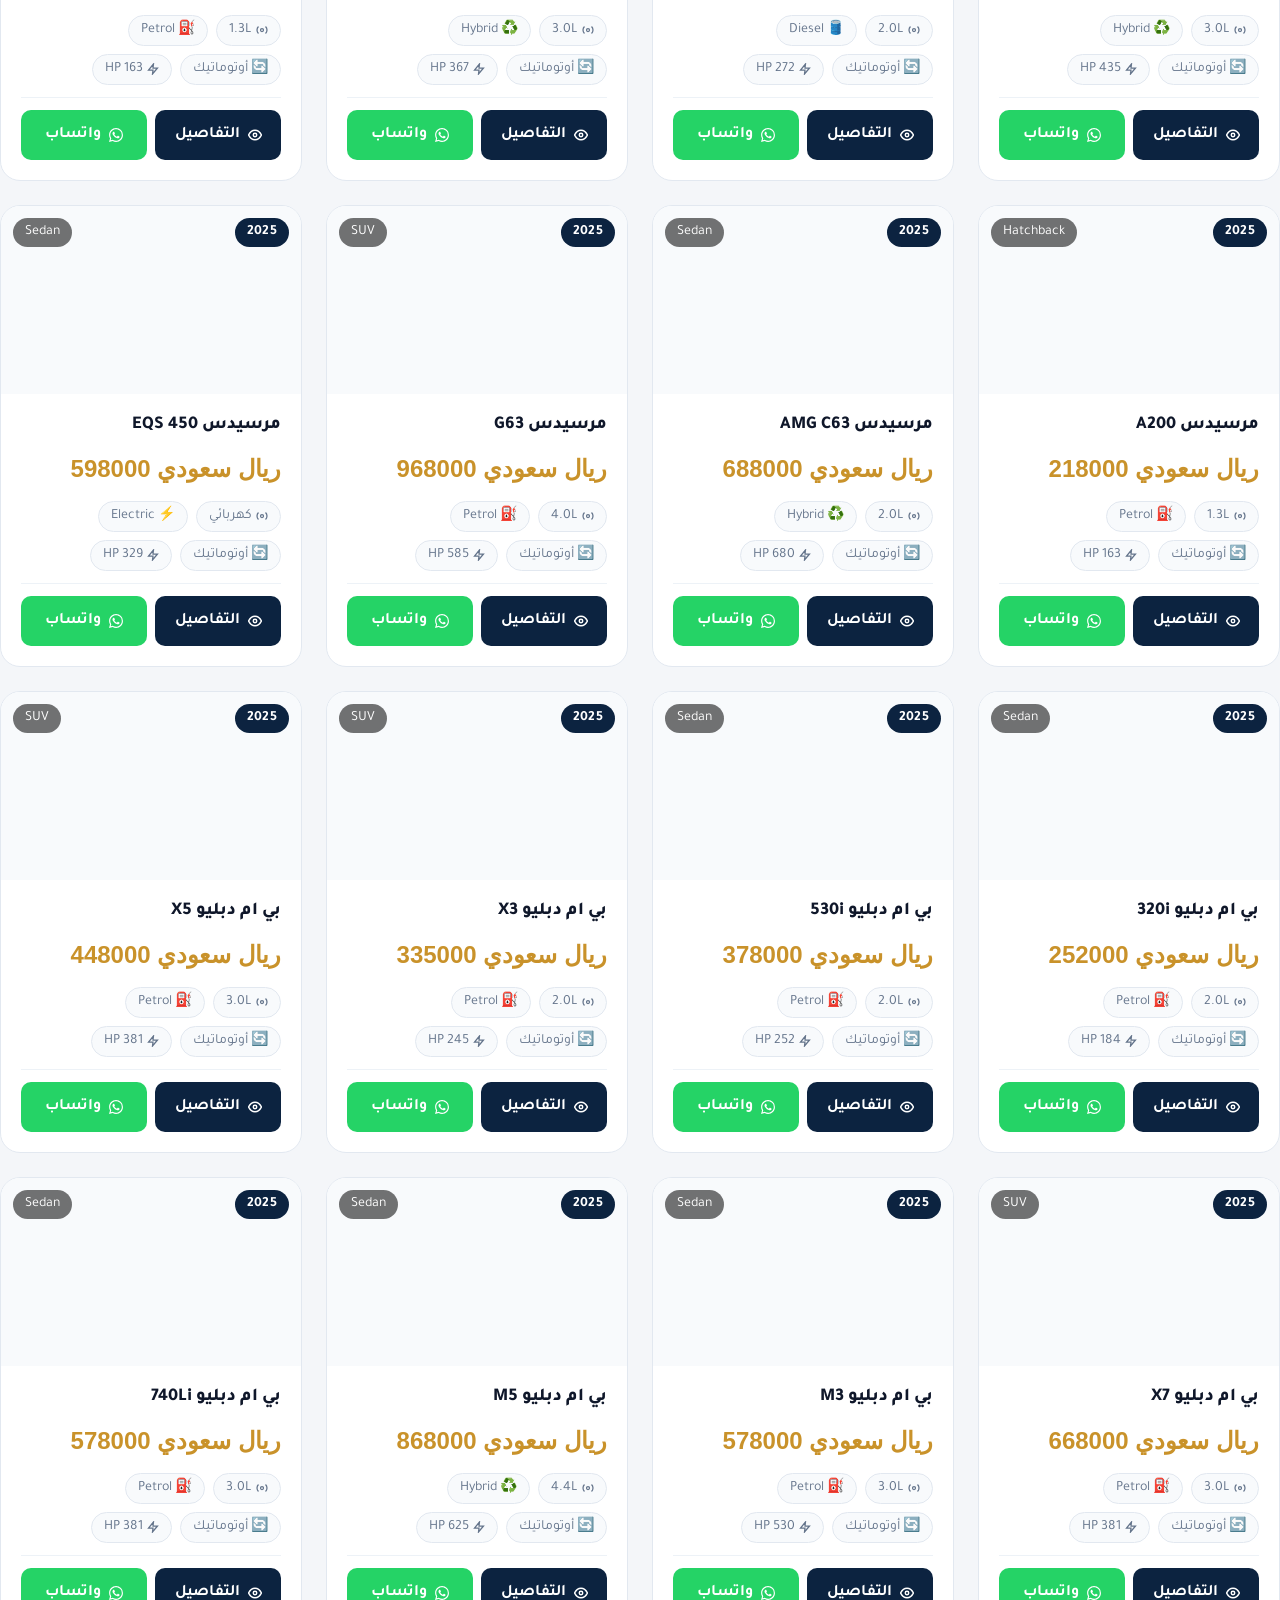
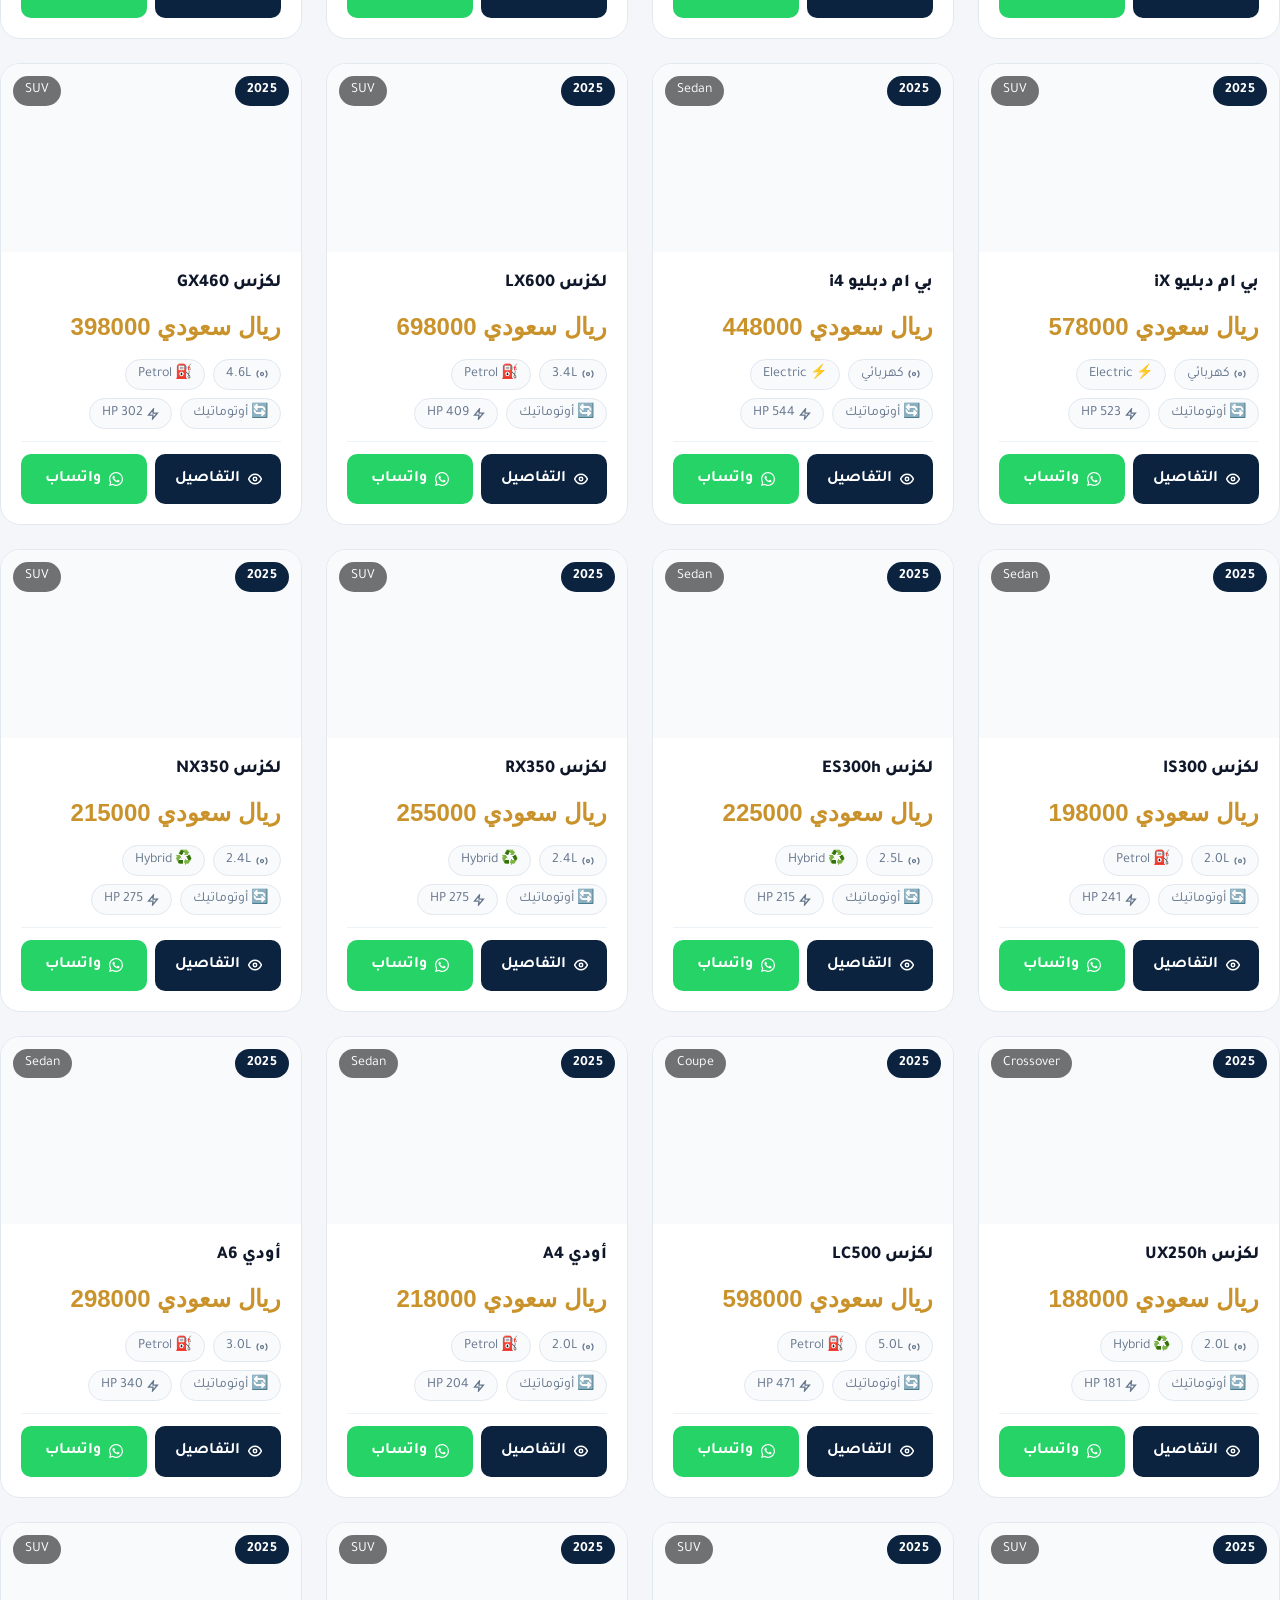
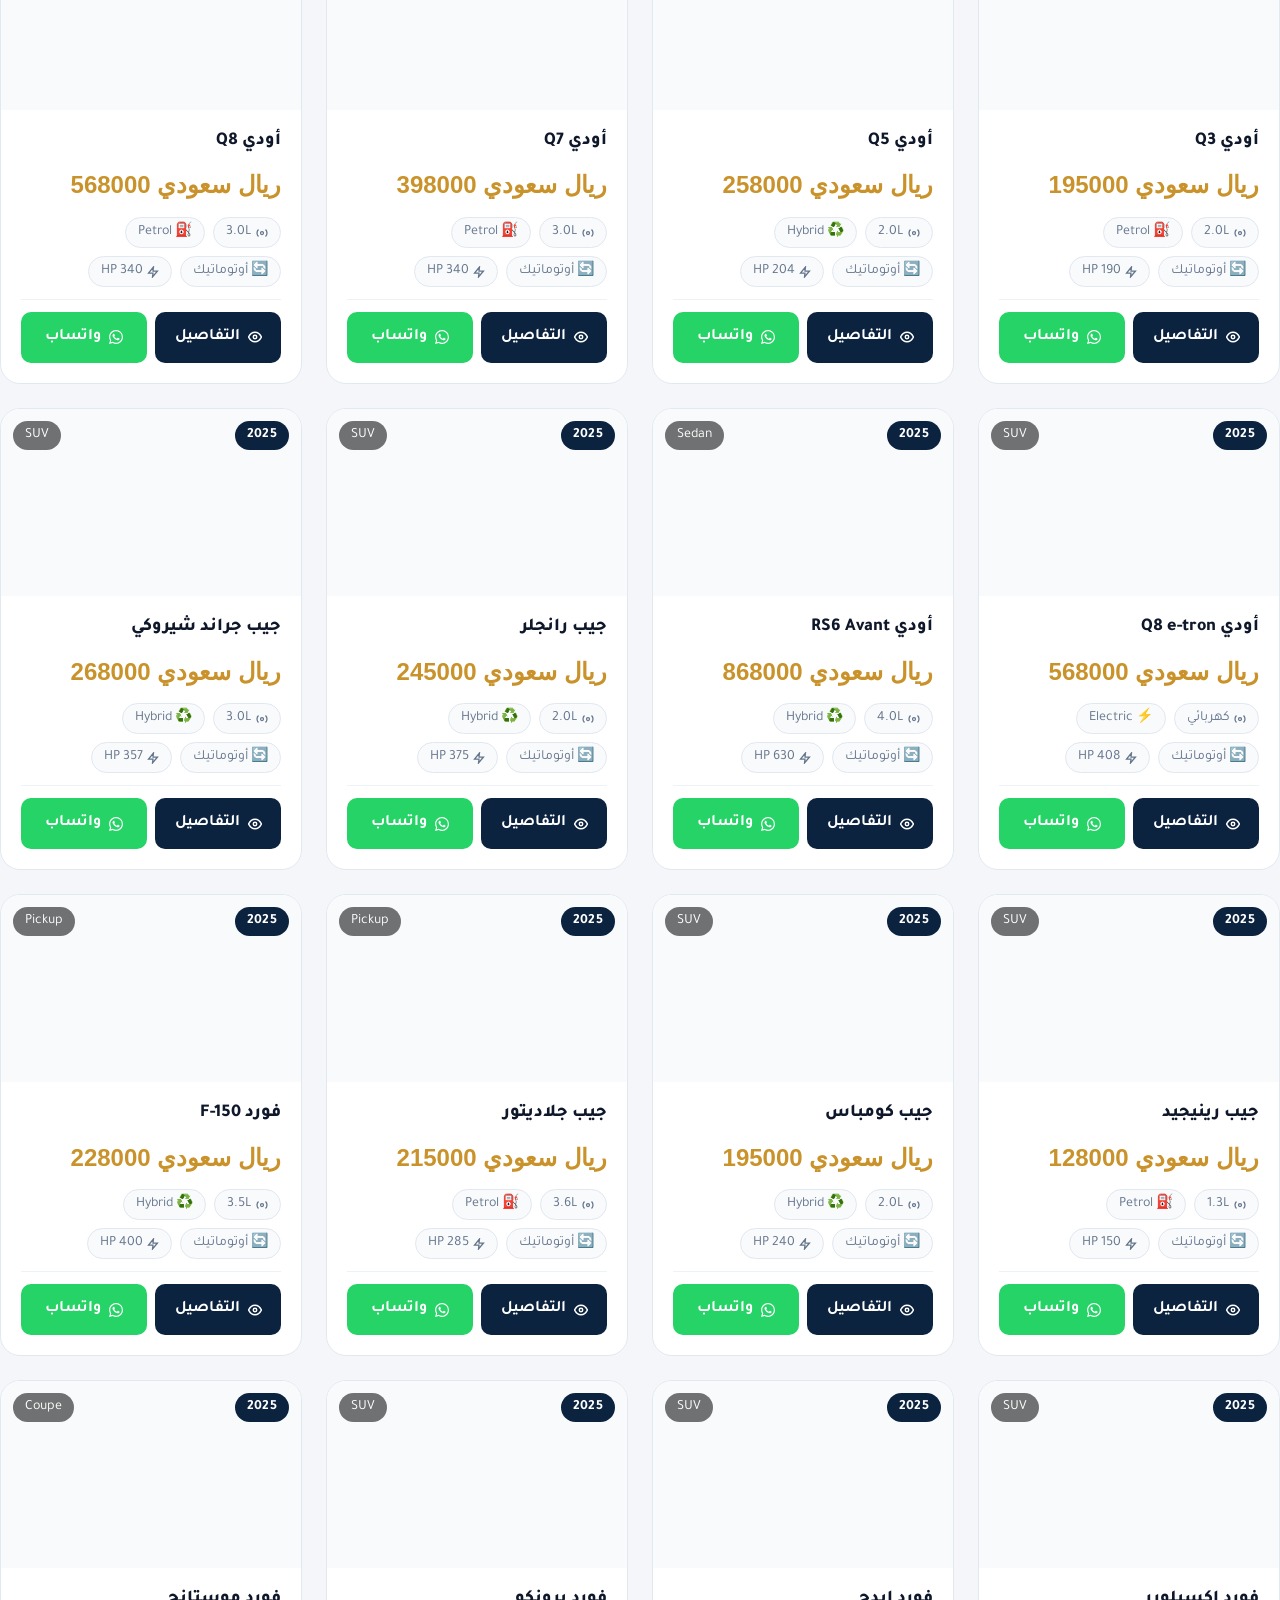
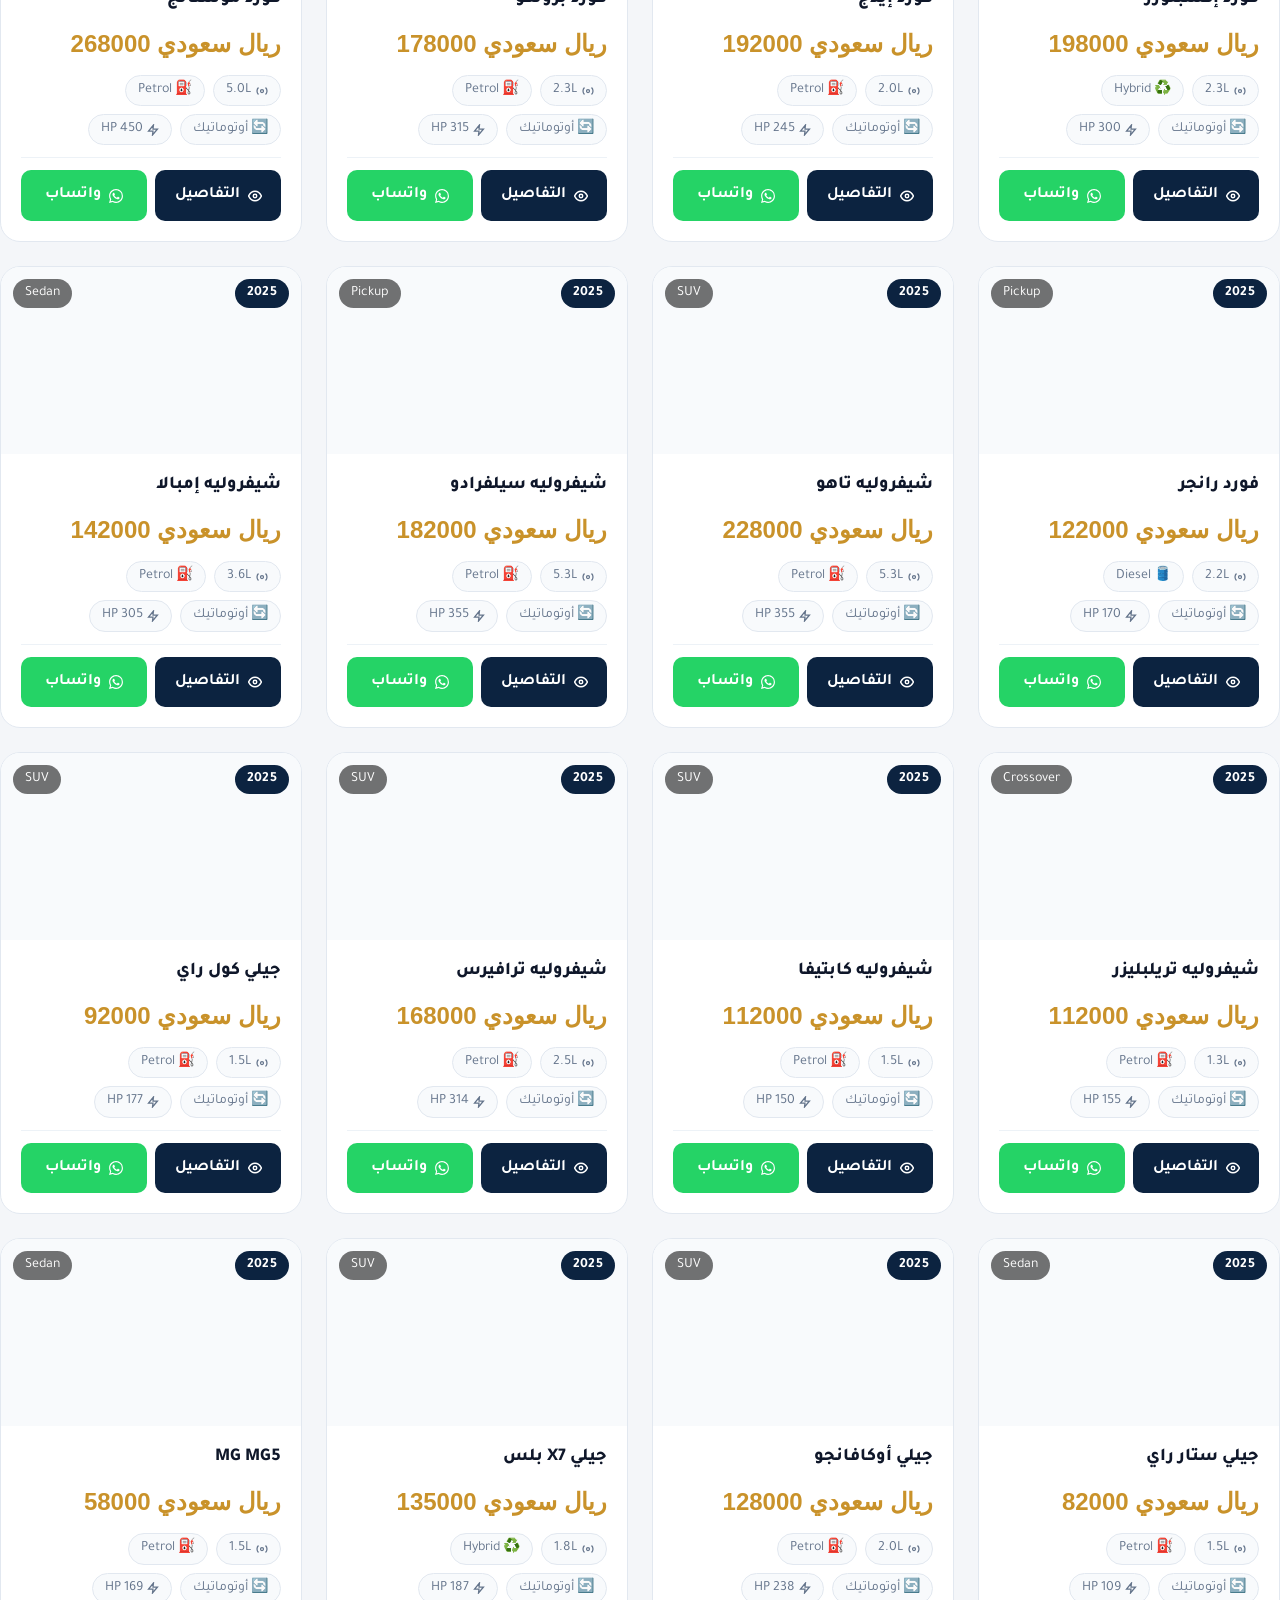
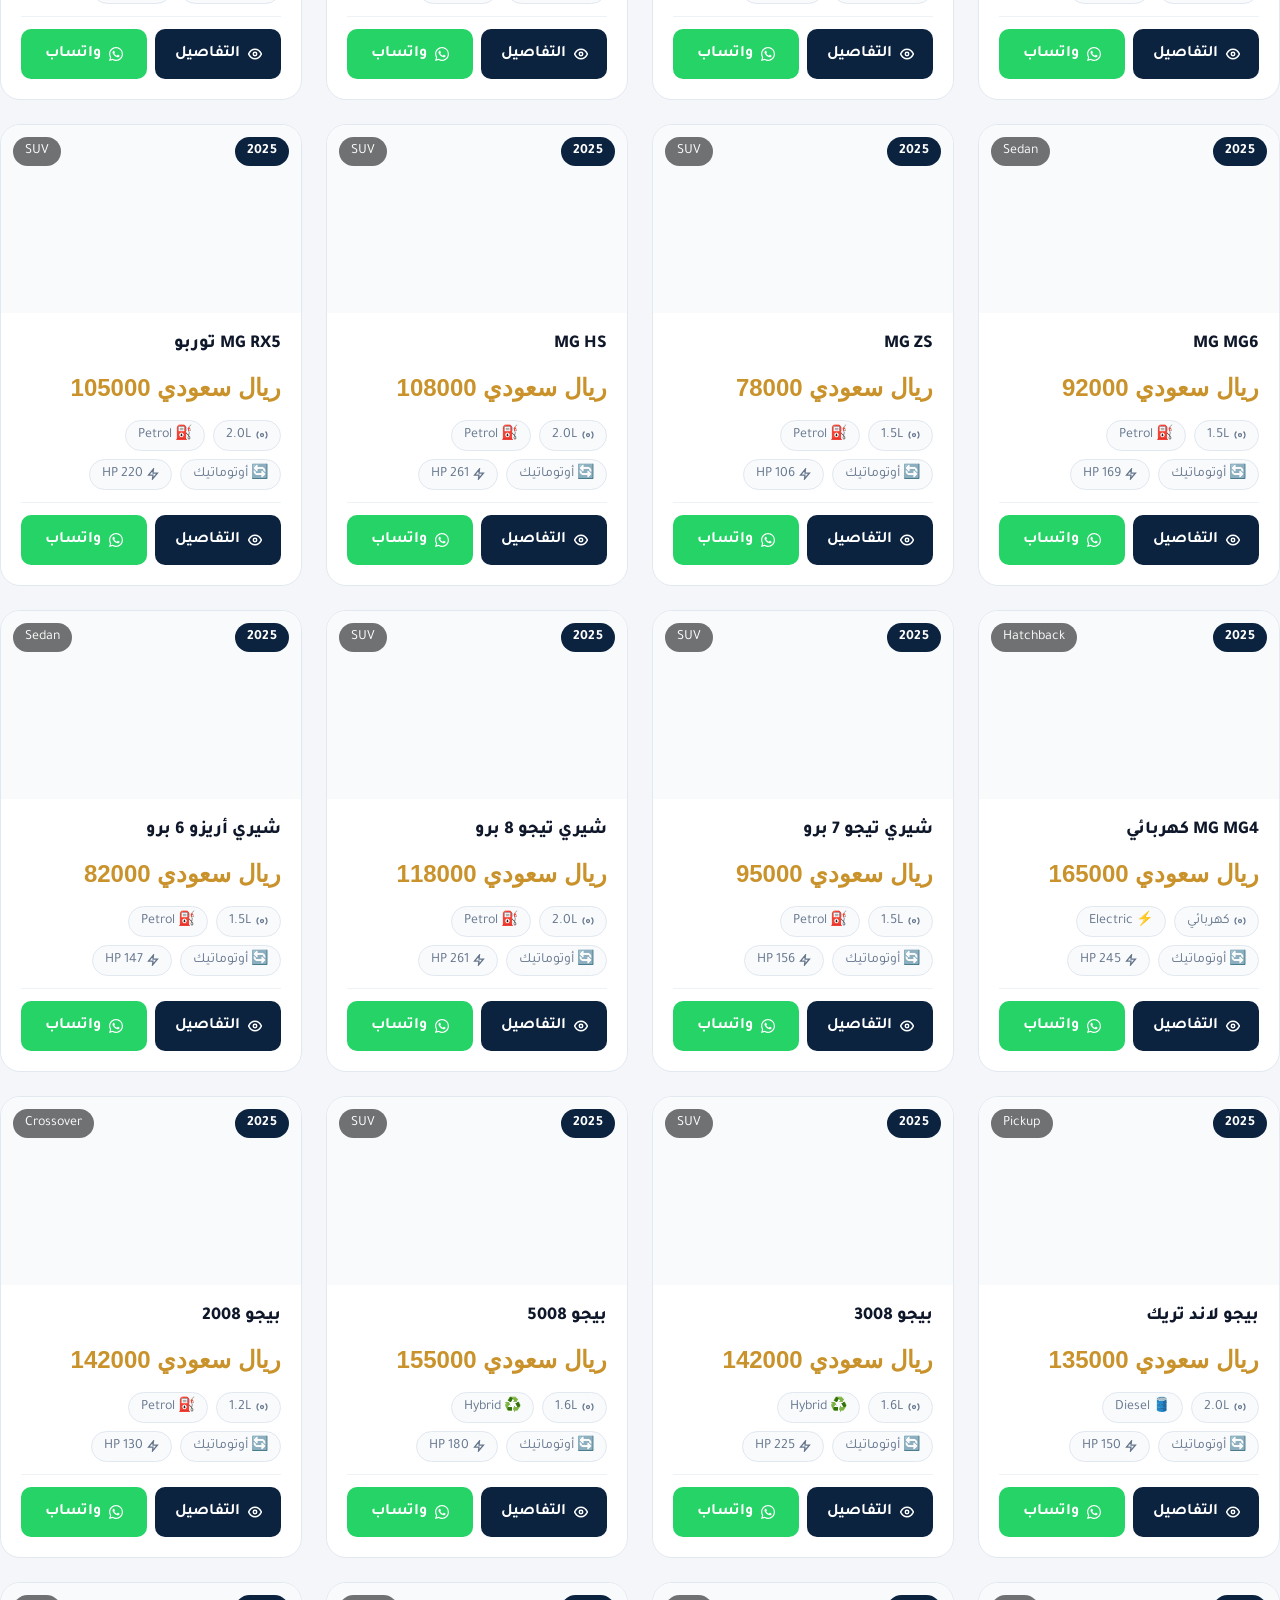
==== commit 427183d9: "Update index.html" ====
--- a/index.html
+++ b/index.html
@@ -399,6 +399,6 @@
 </a>
 
 <script src="cars.js"></script>
-<script src="app.js"></script>
+<script src="app.js?v=sar3"></script>
 </body>
 </html>
--- a/style.css
+++ b/style.css
@@ -1072,3 +1072,17 @@
   .hero-stat-num { font-size: var(--text-lg); }
   .filters-section { top: 60px; }
 }
+
+/* ===== SAR SYMBOL LEFT ===== */
+.car-card-price {
+  display: flex;
+  flex-direction: row;
+  align-items: baseline;
+  gap: 4px;
+  justify-content: flex-end;
+}
+.car-card-price .sar-symbol {
+  order: -1;
+  font-size: 0.85em;
+  font-weight: 600;
+}
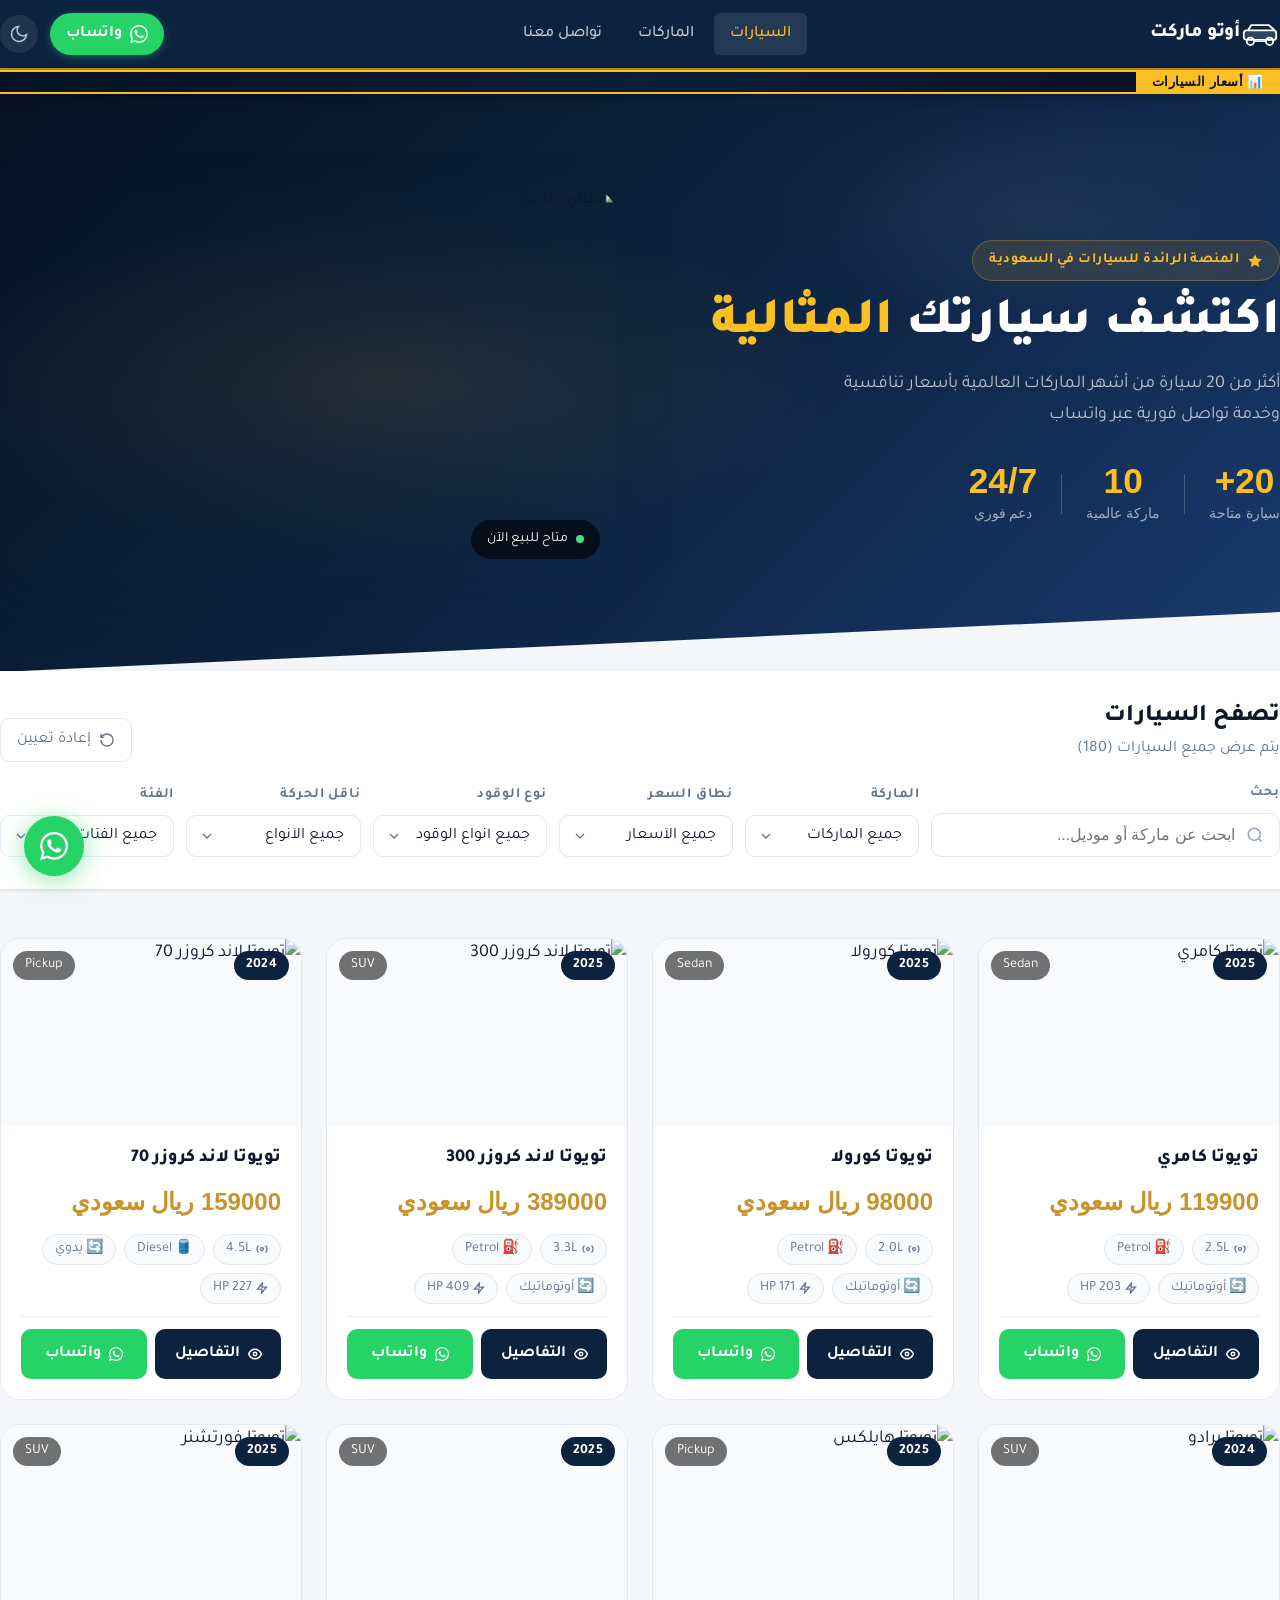
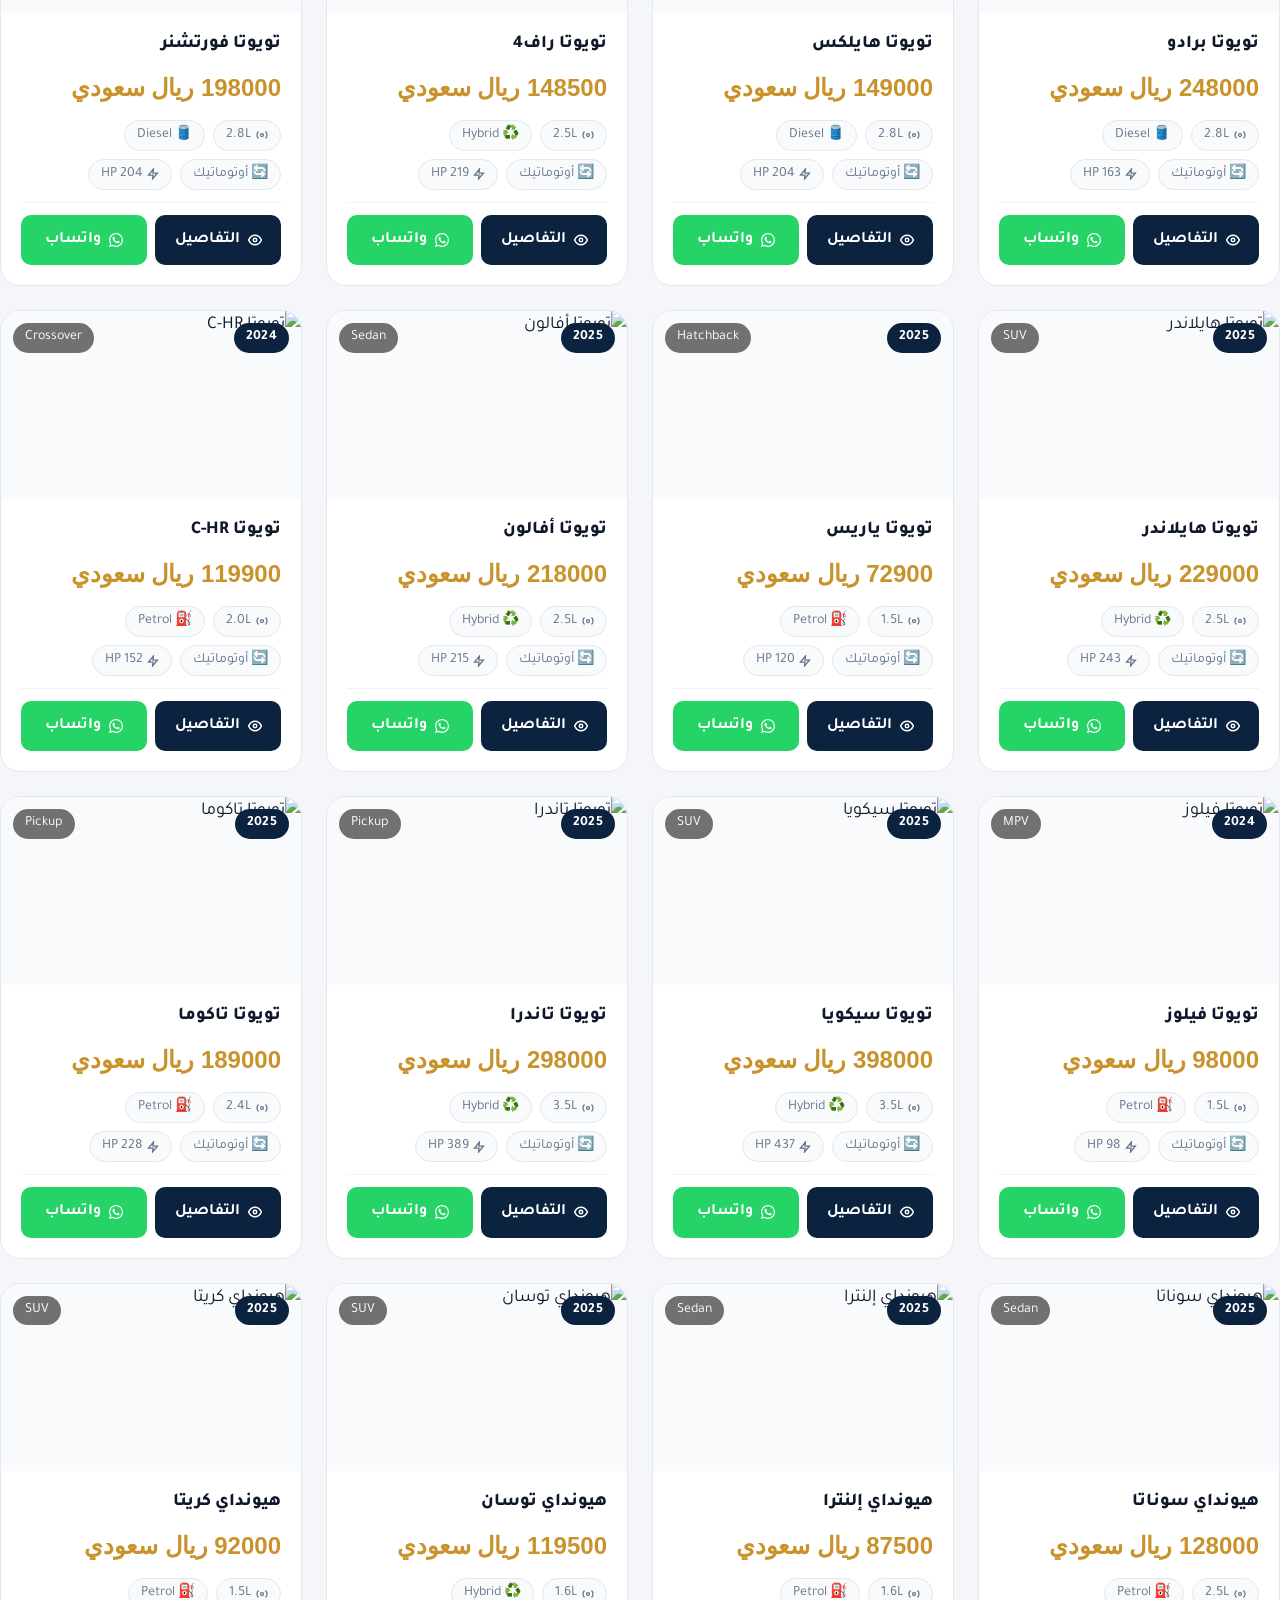
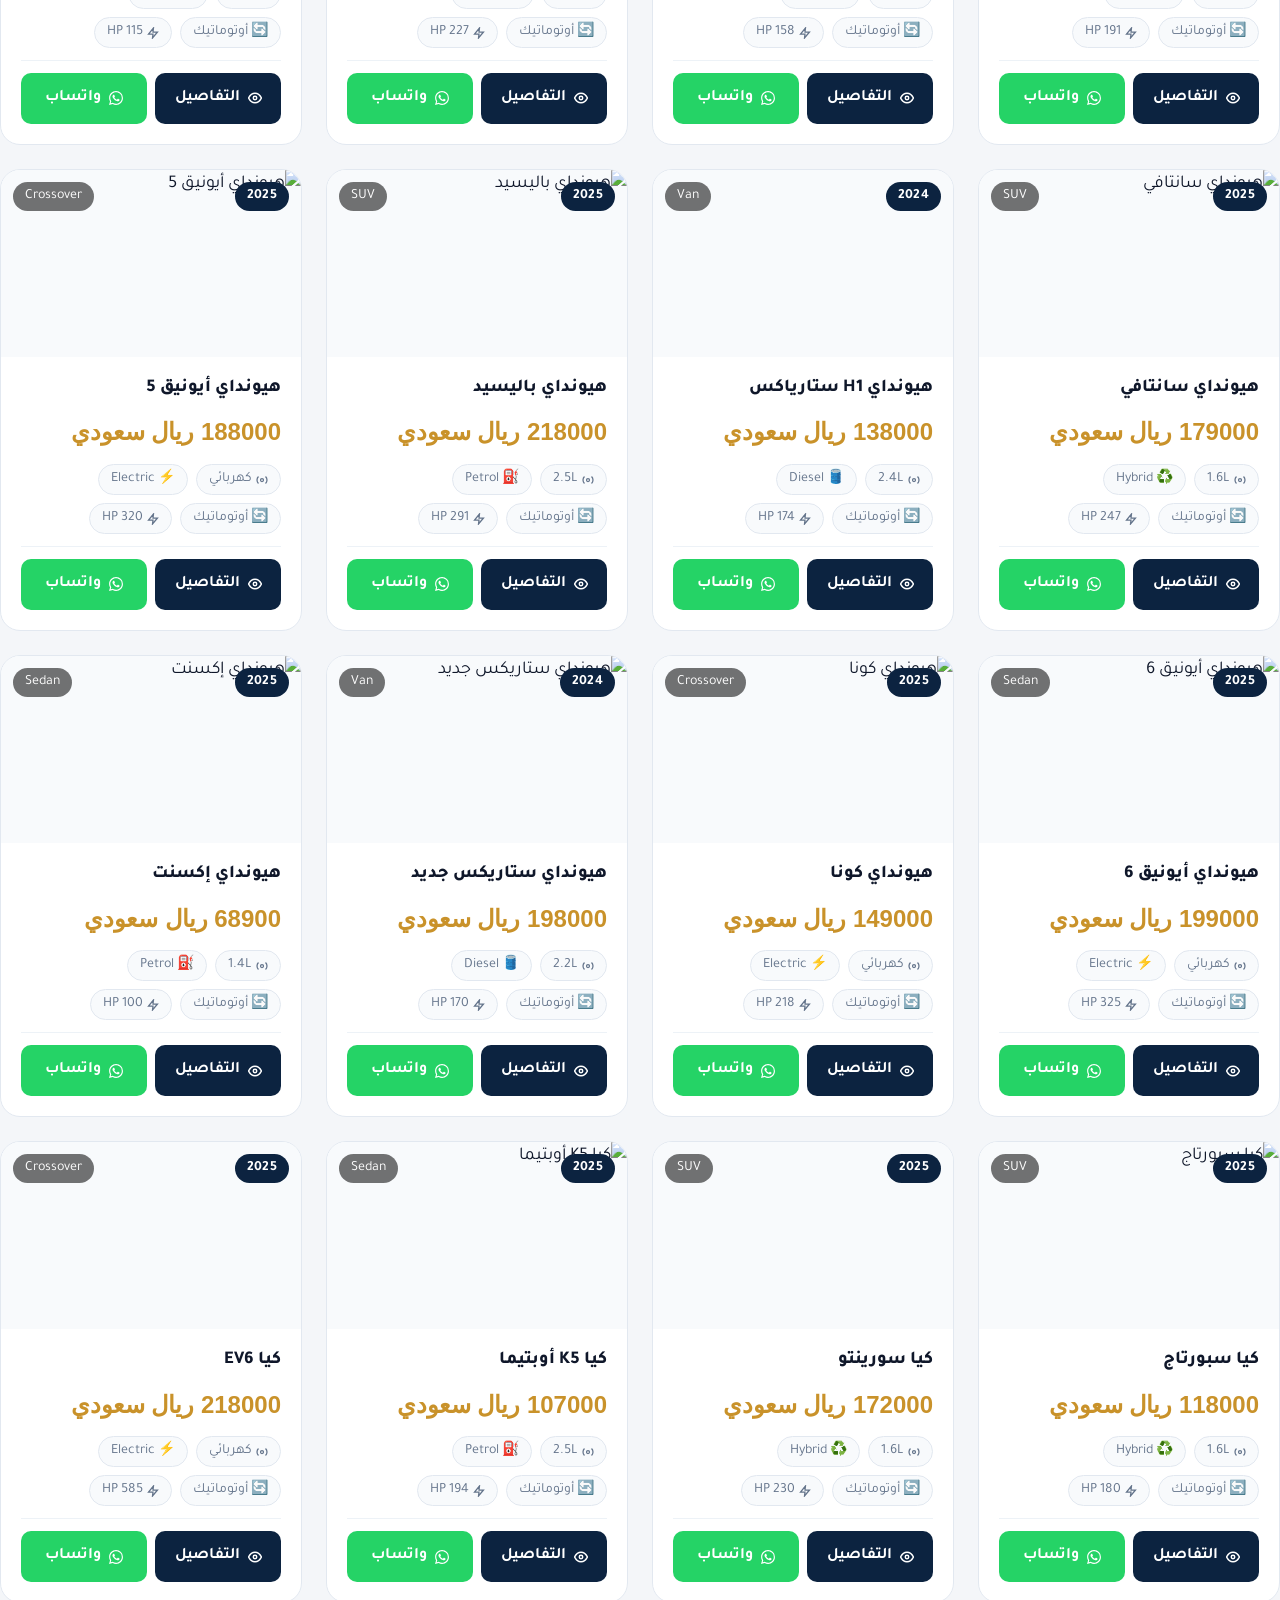
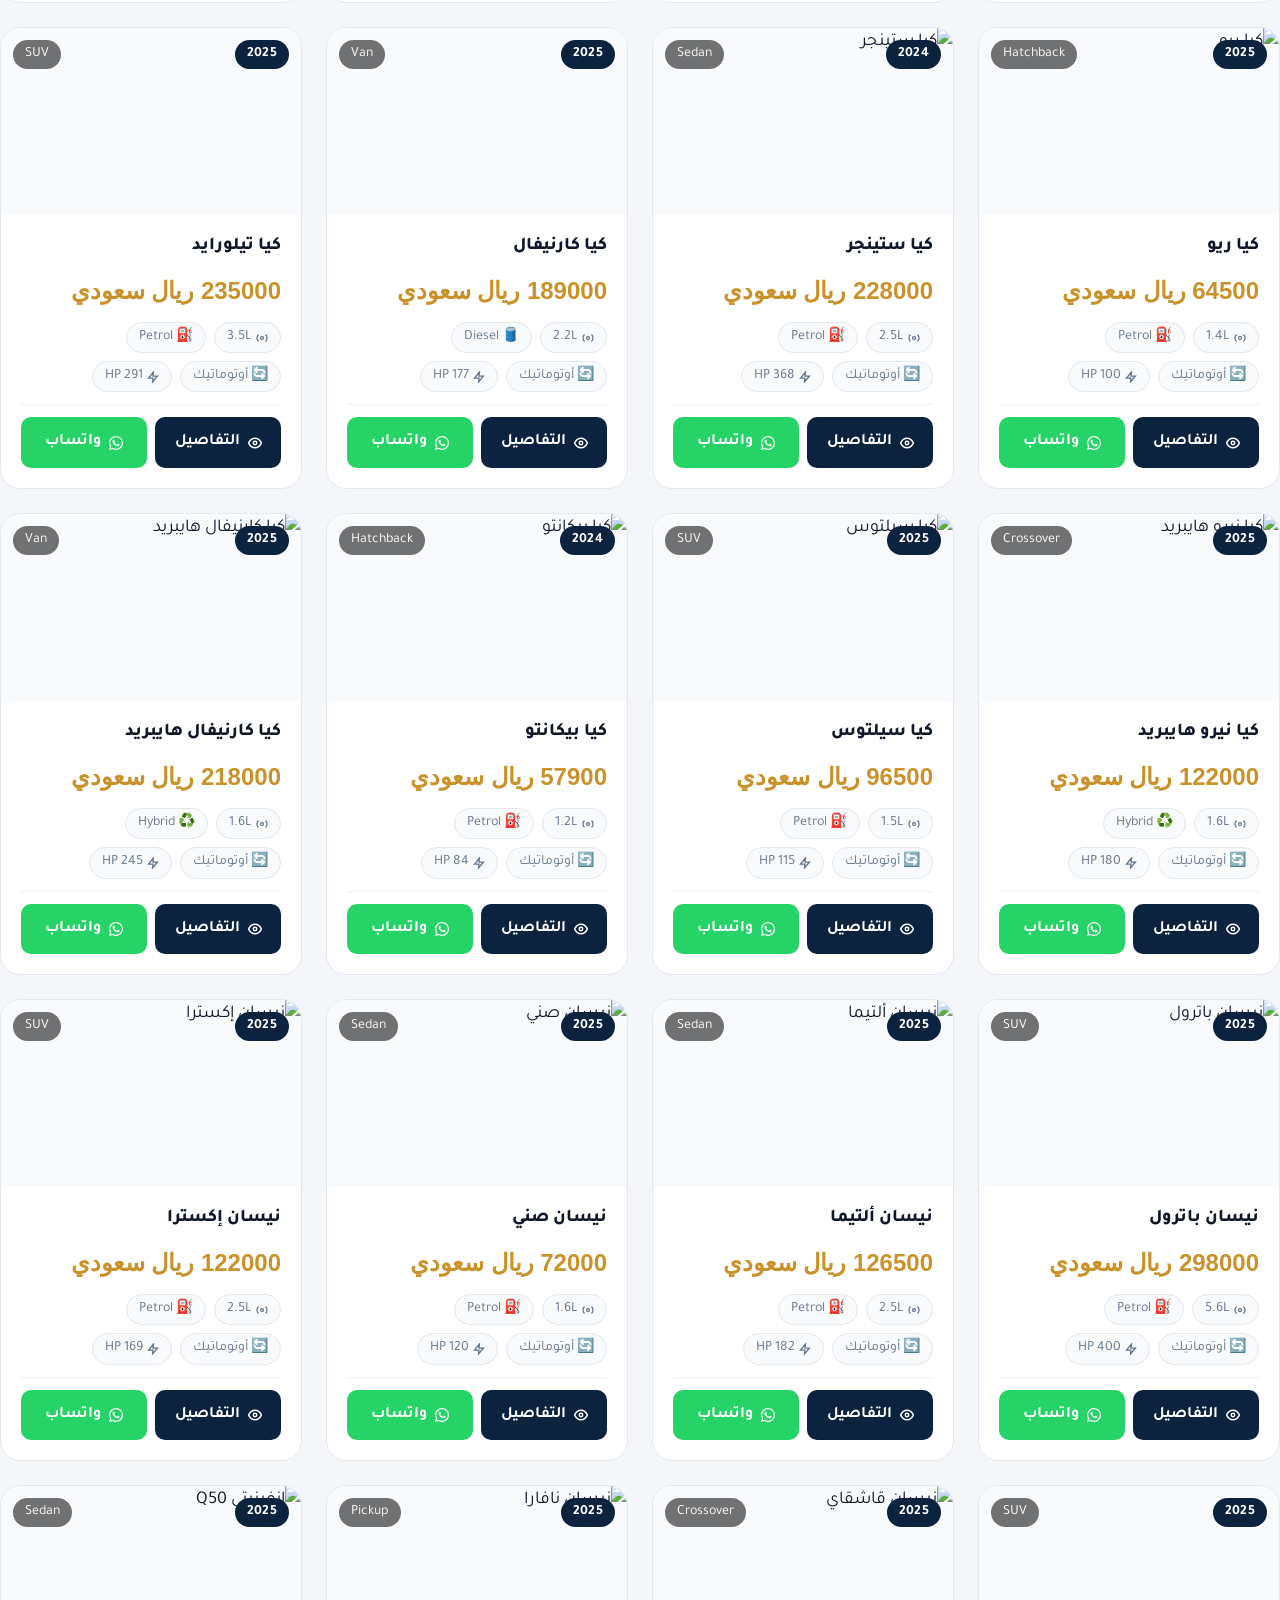
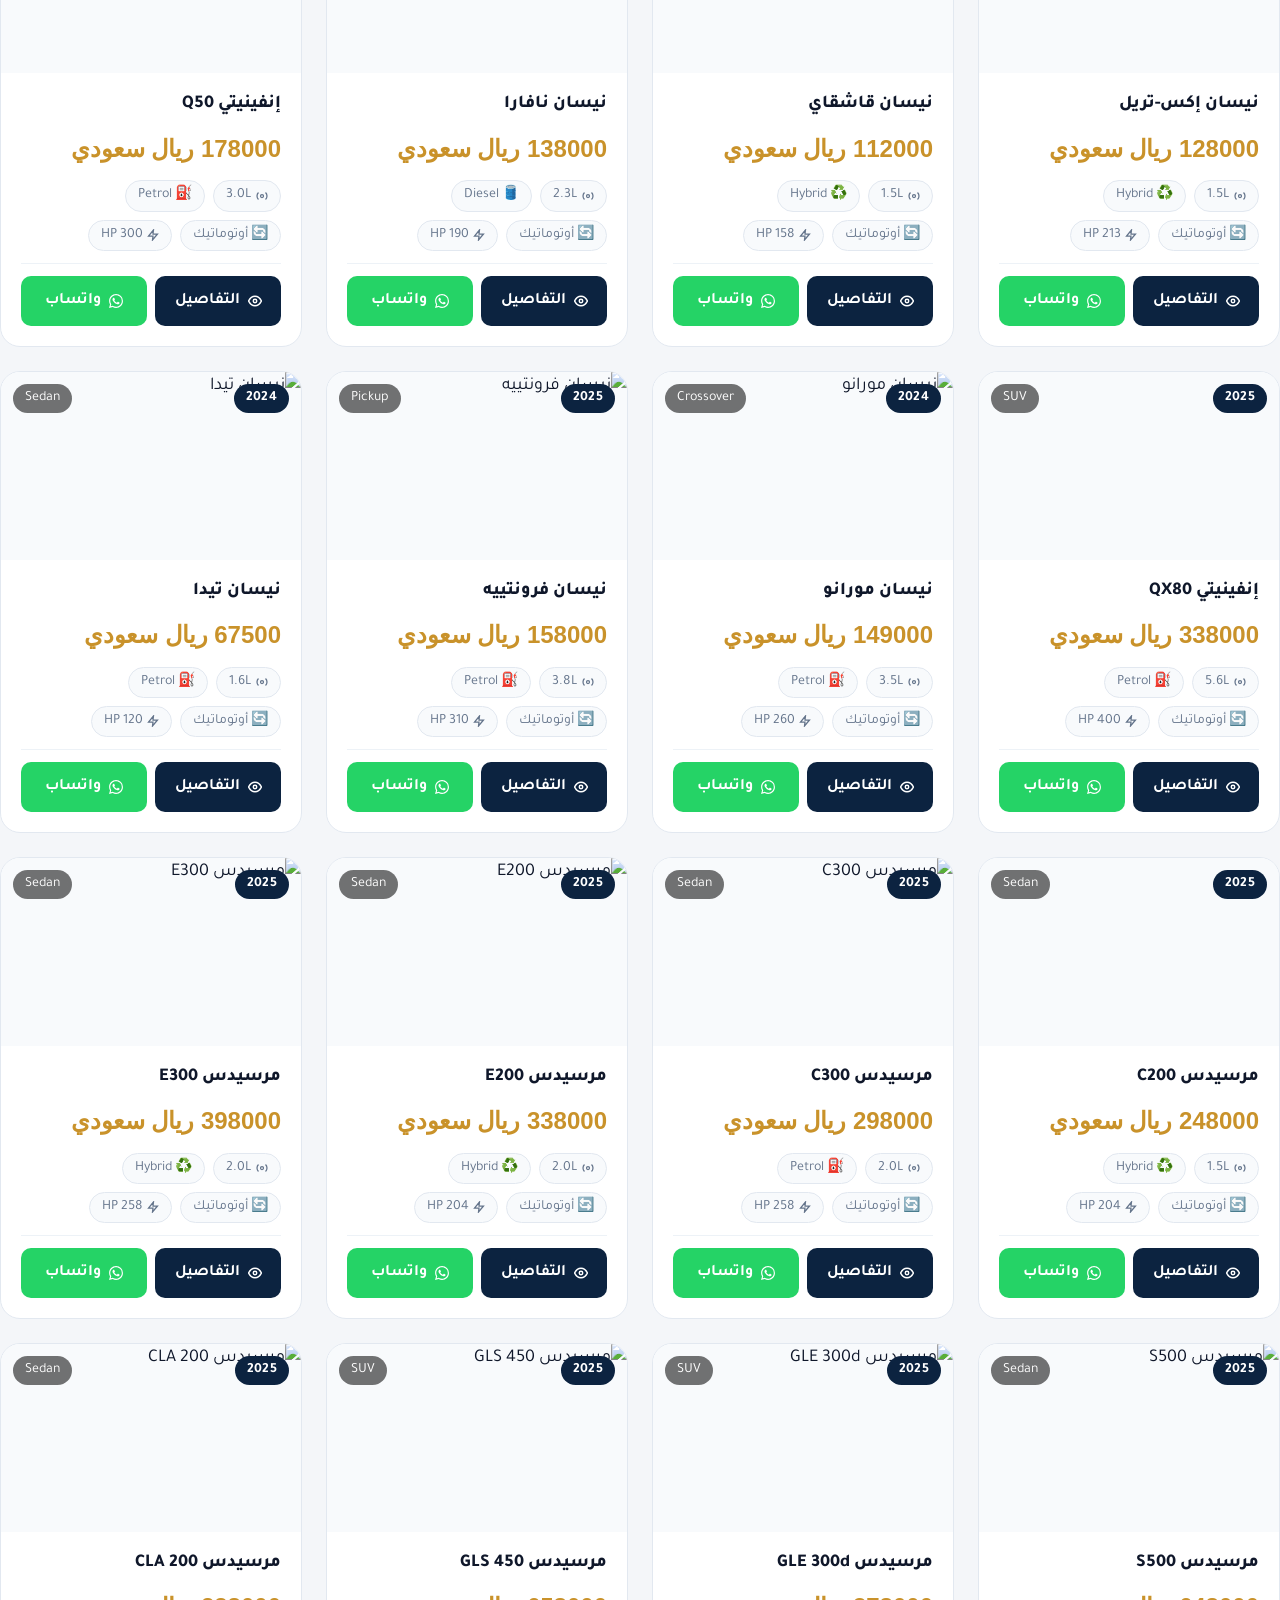
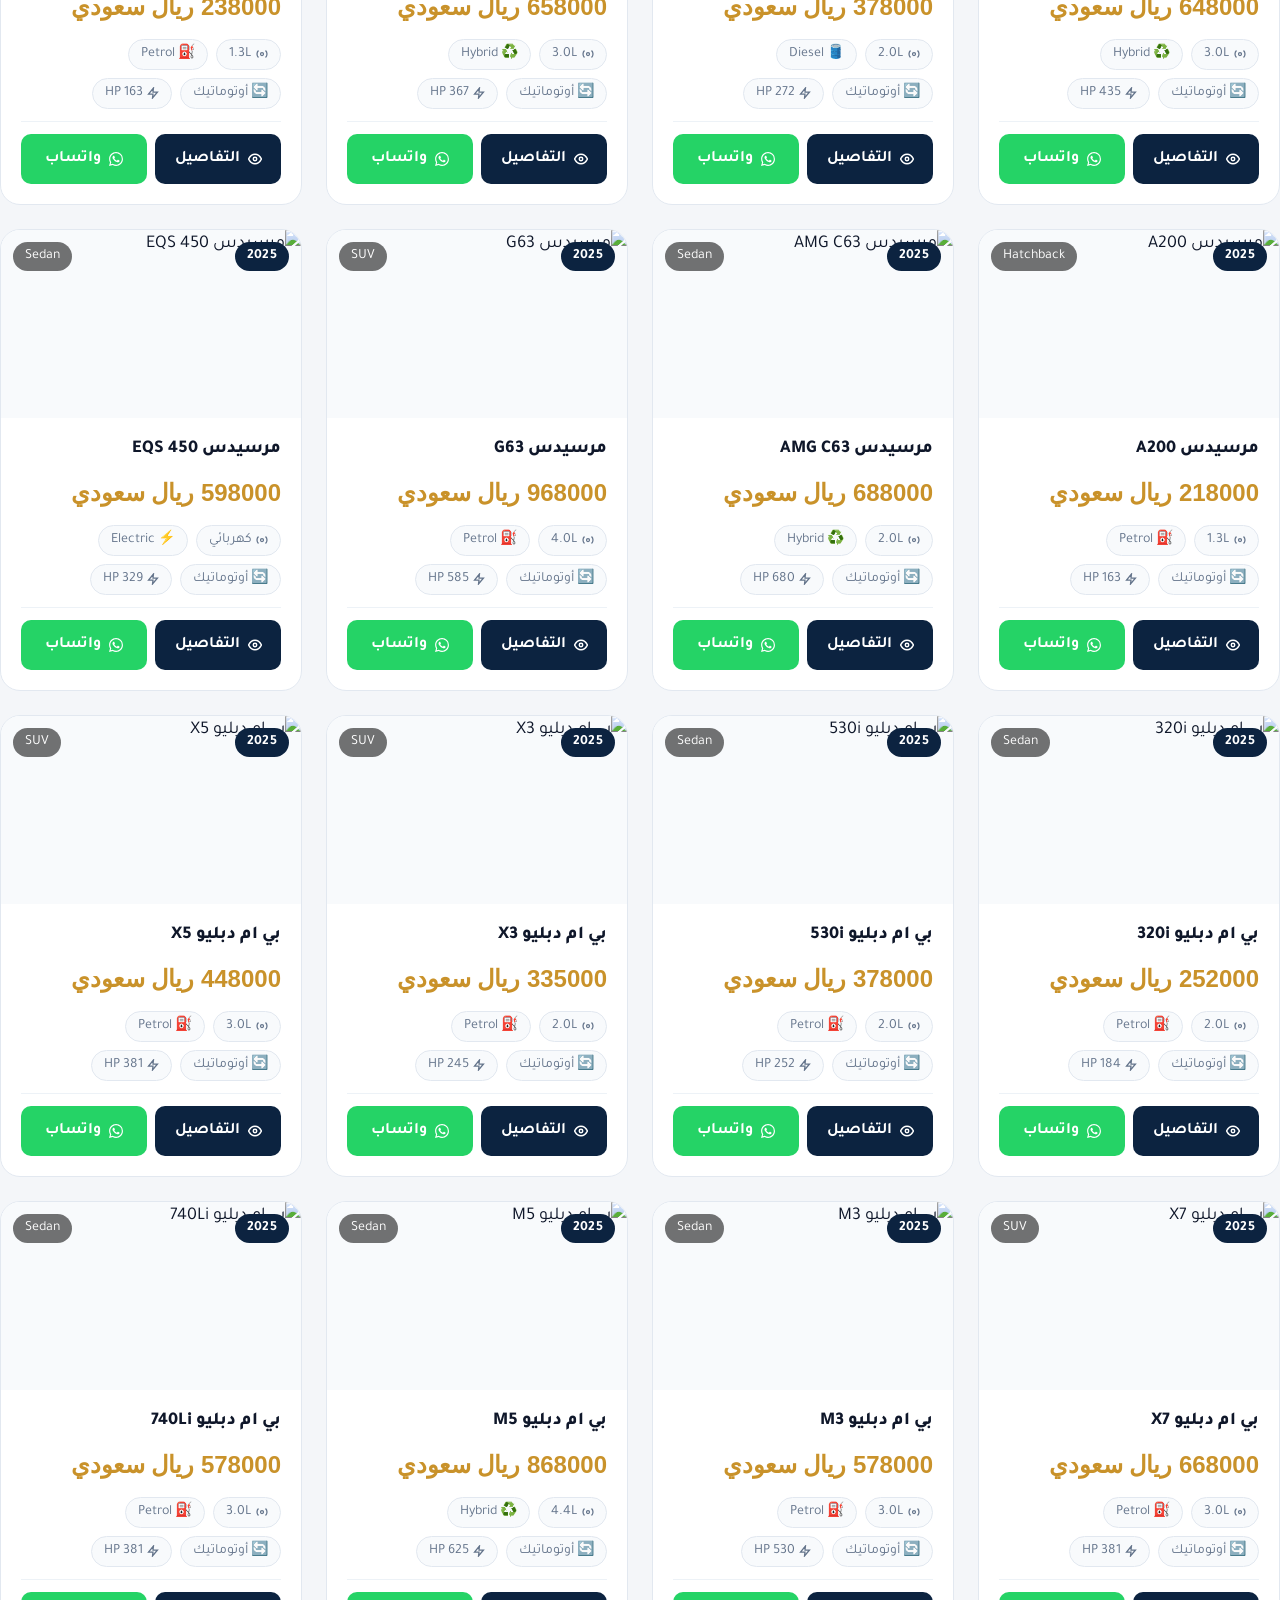
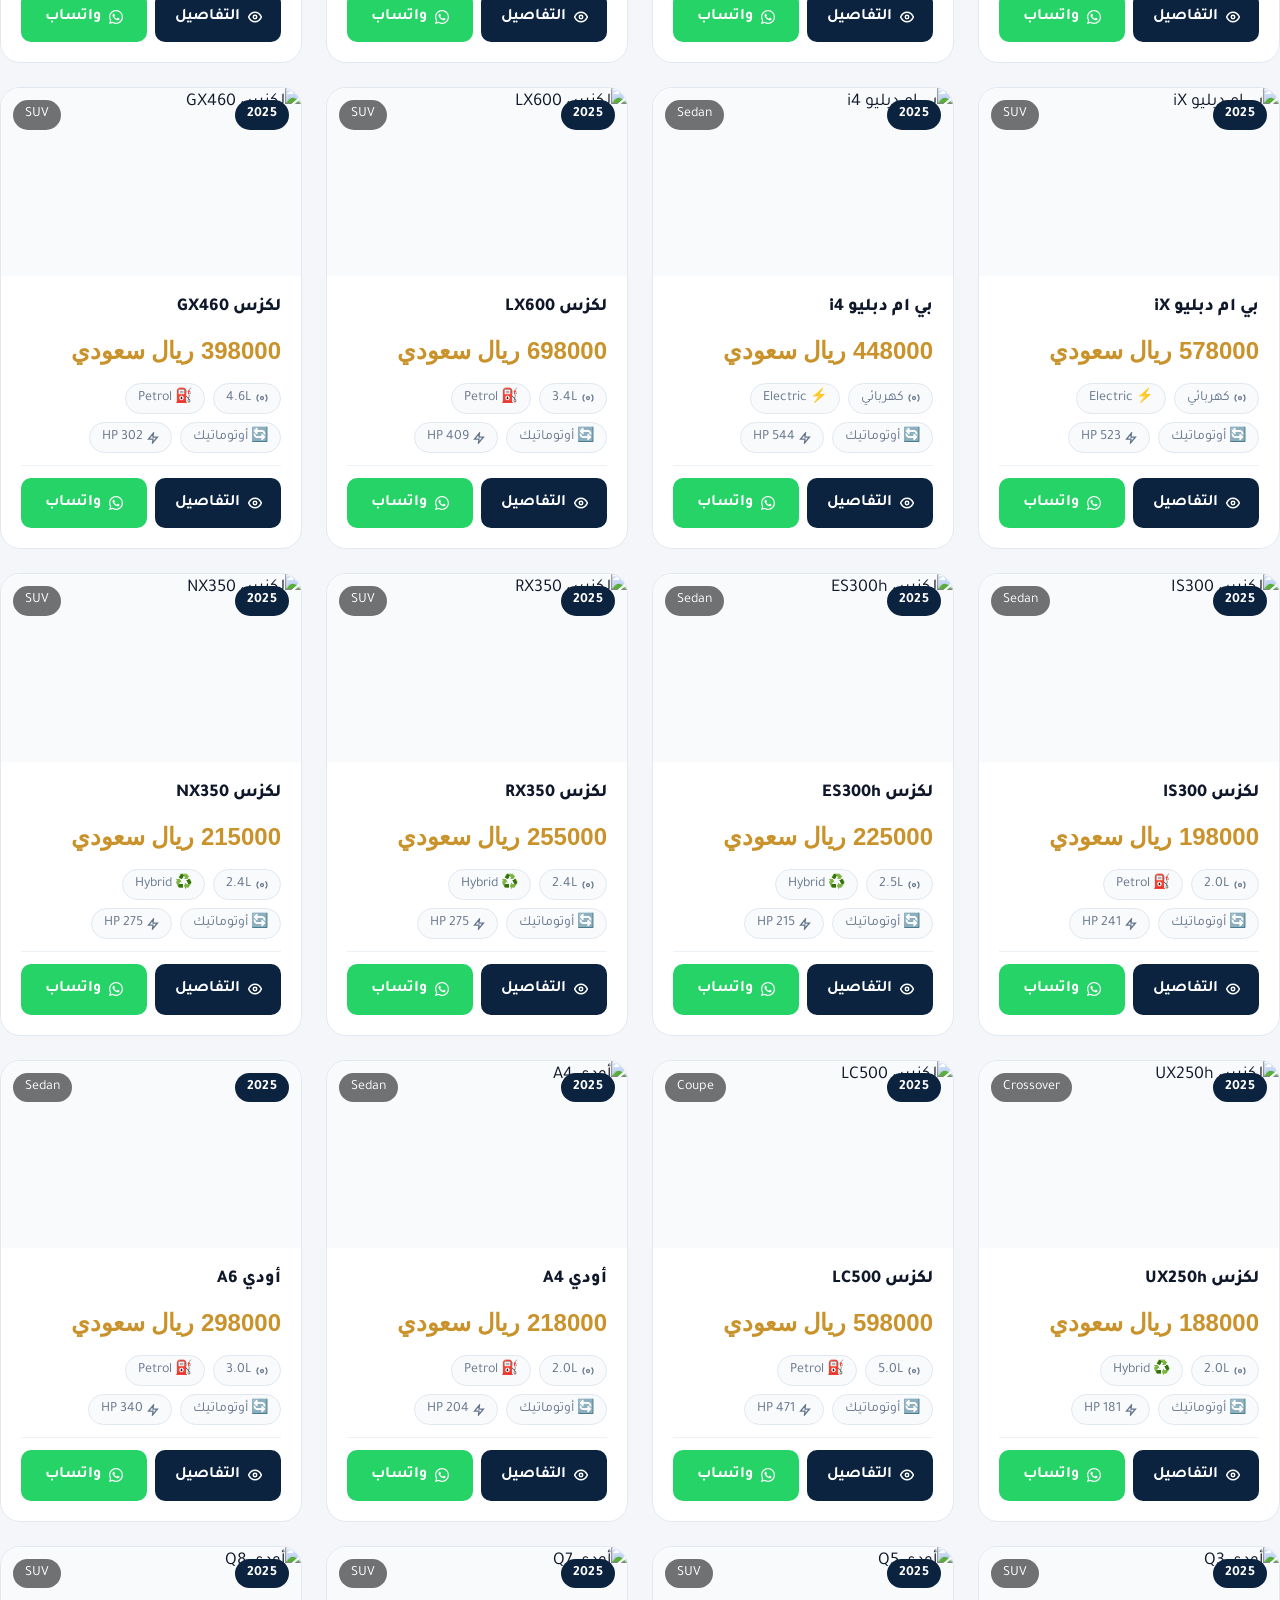
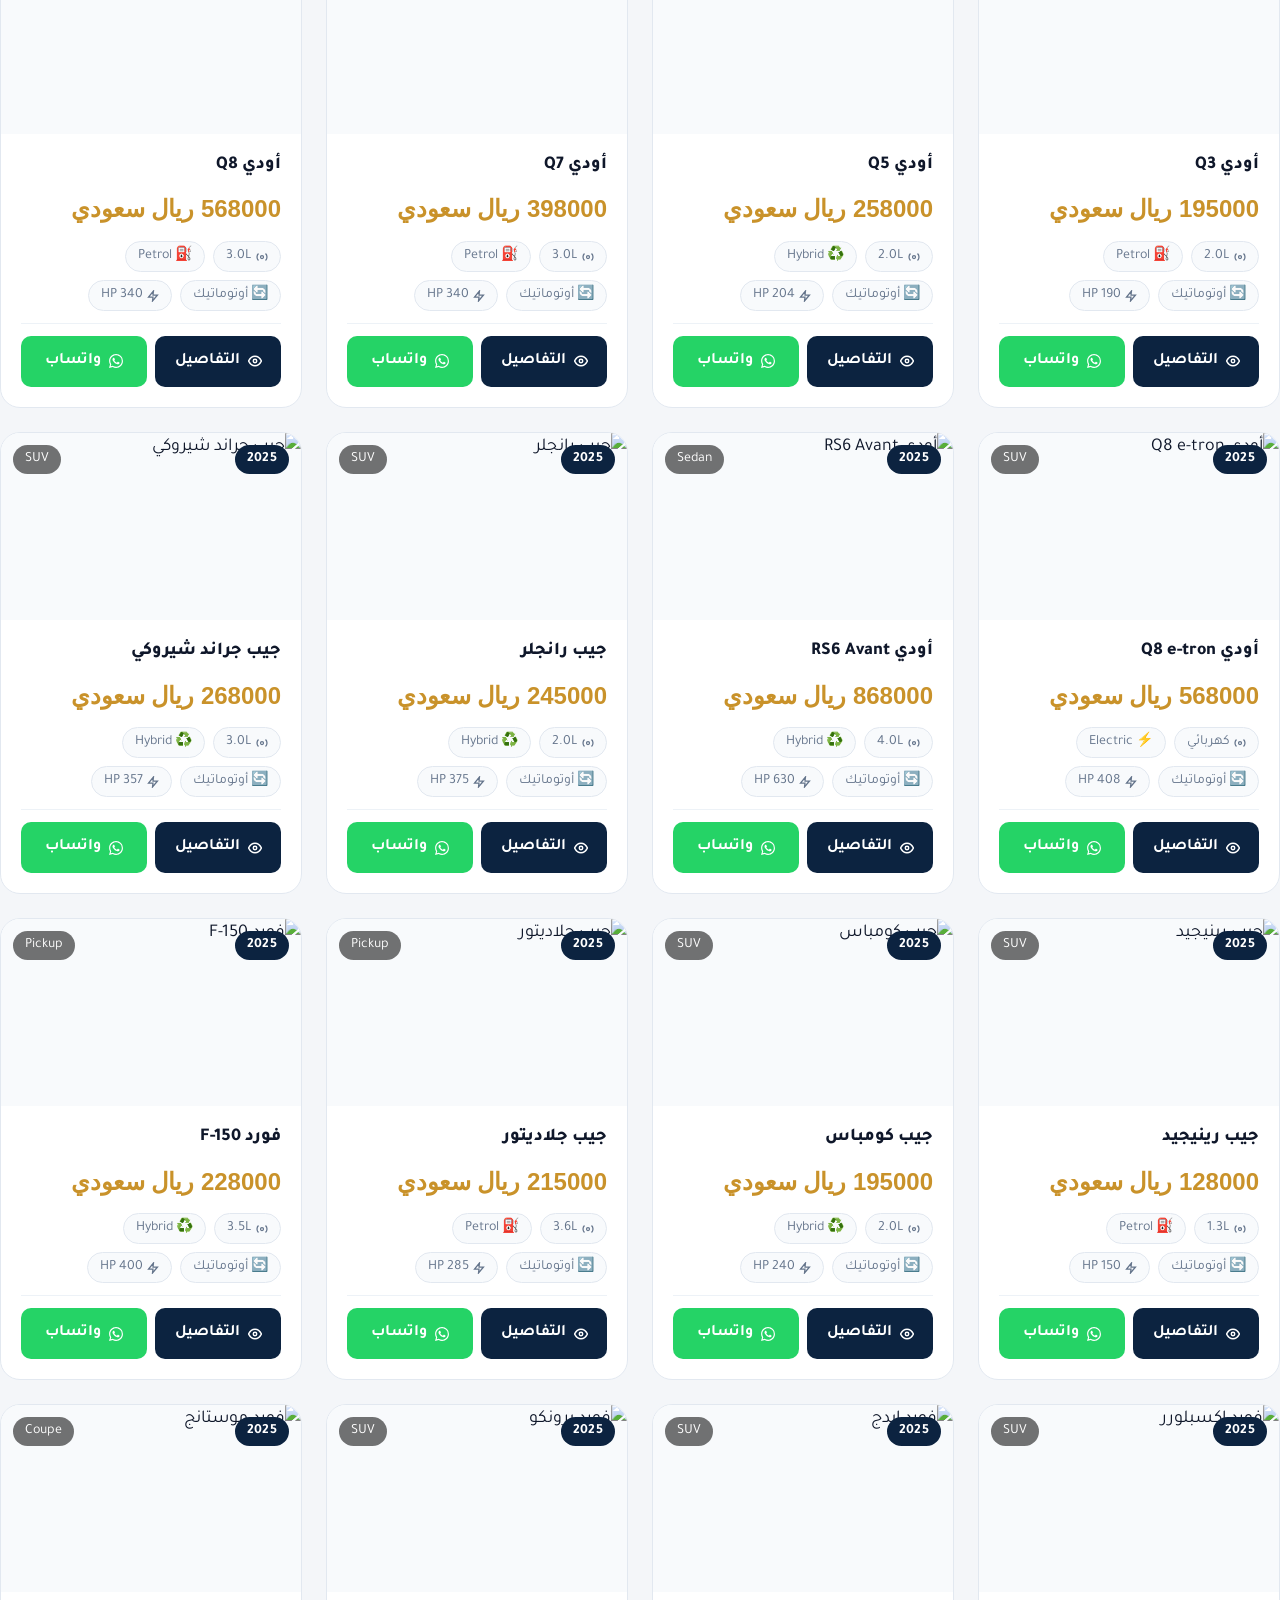
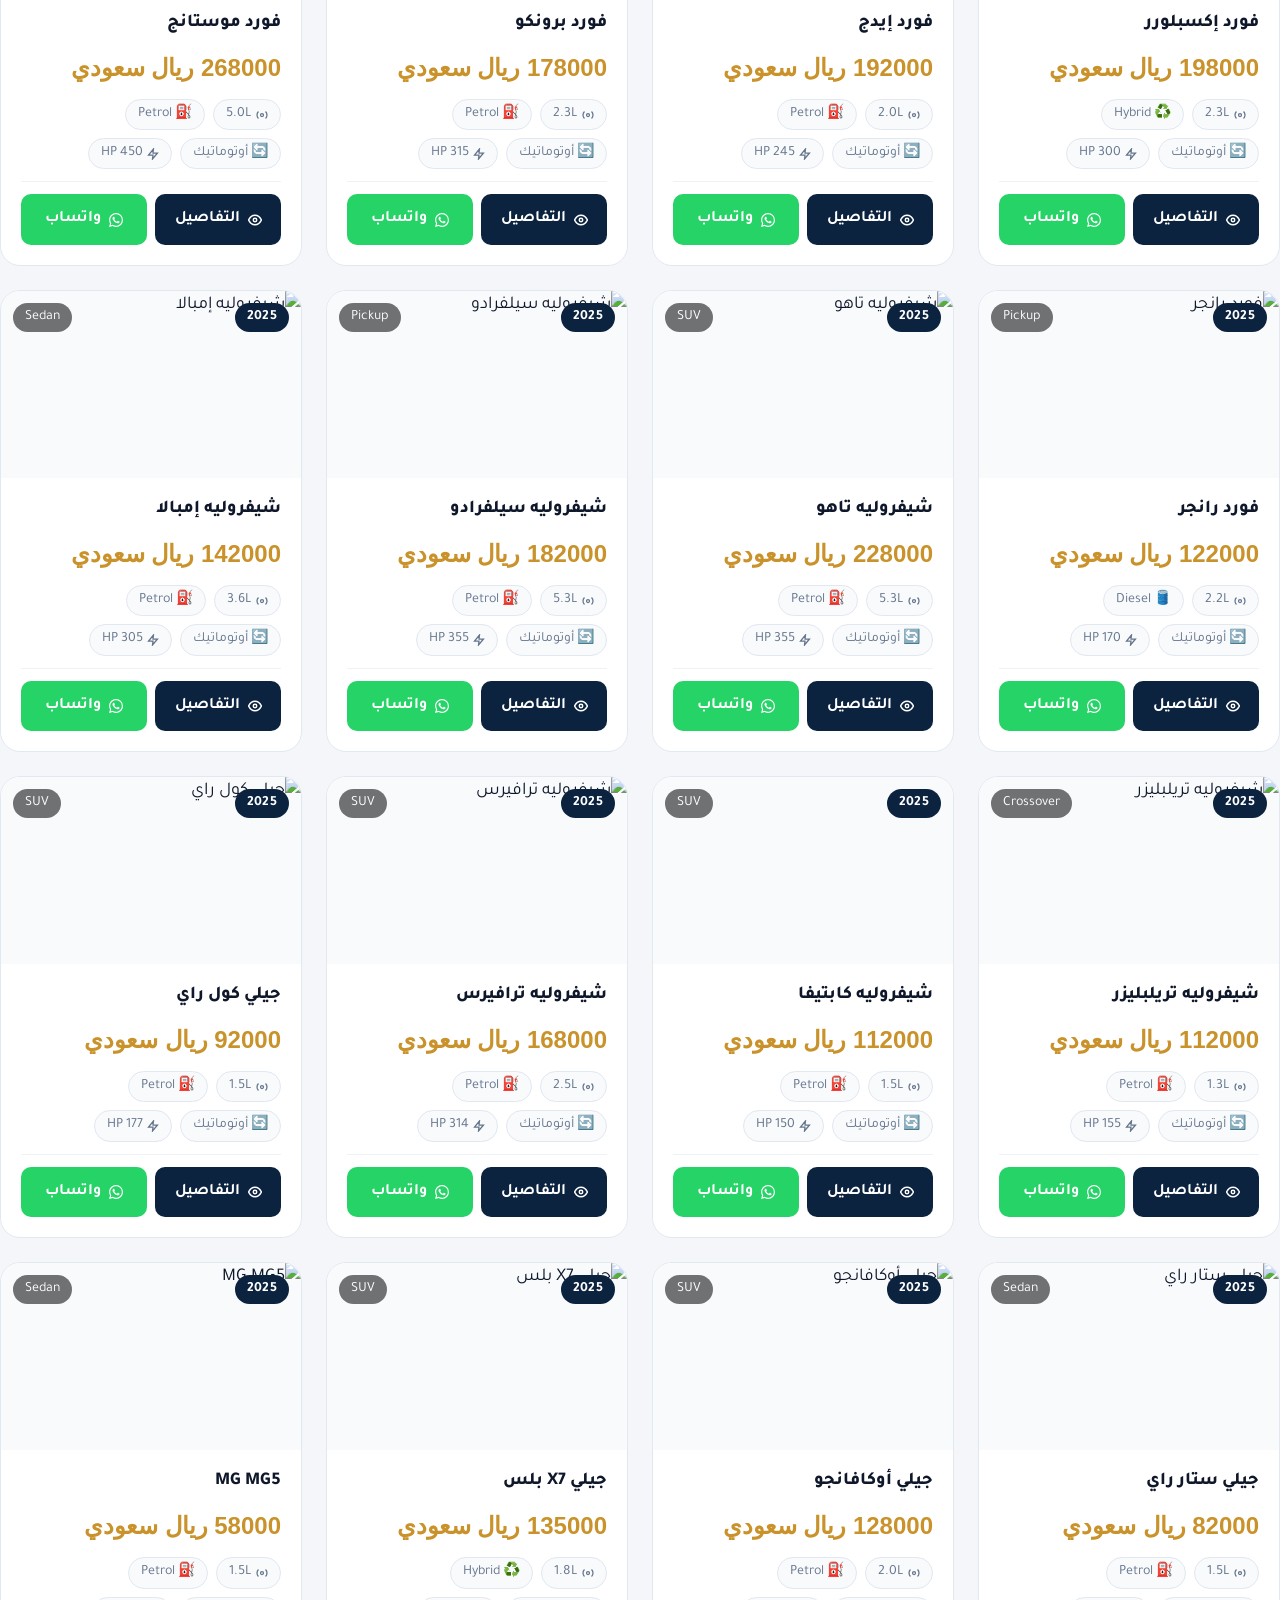
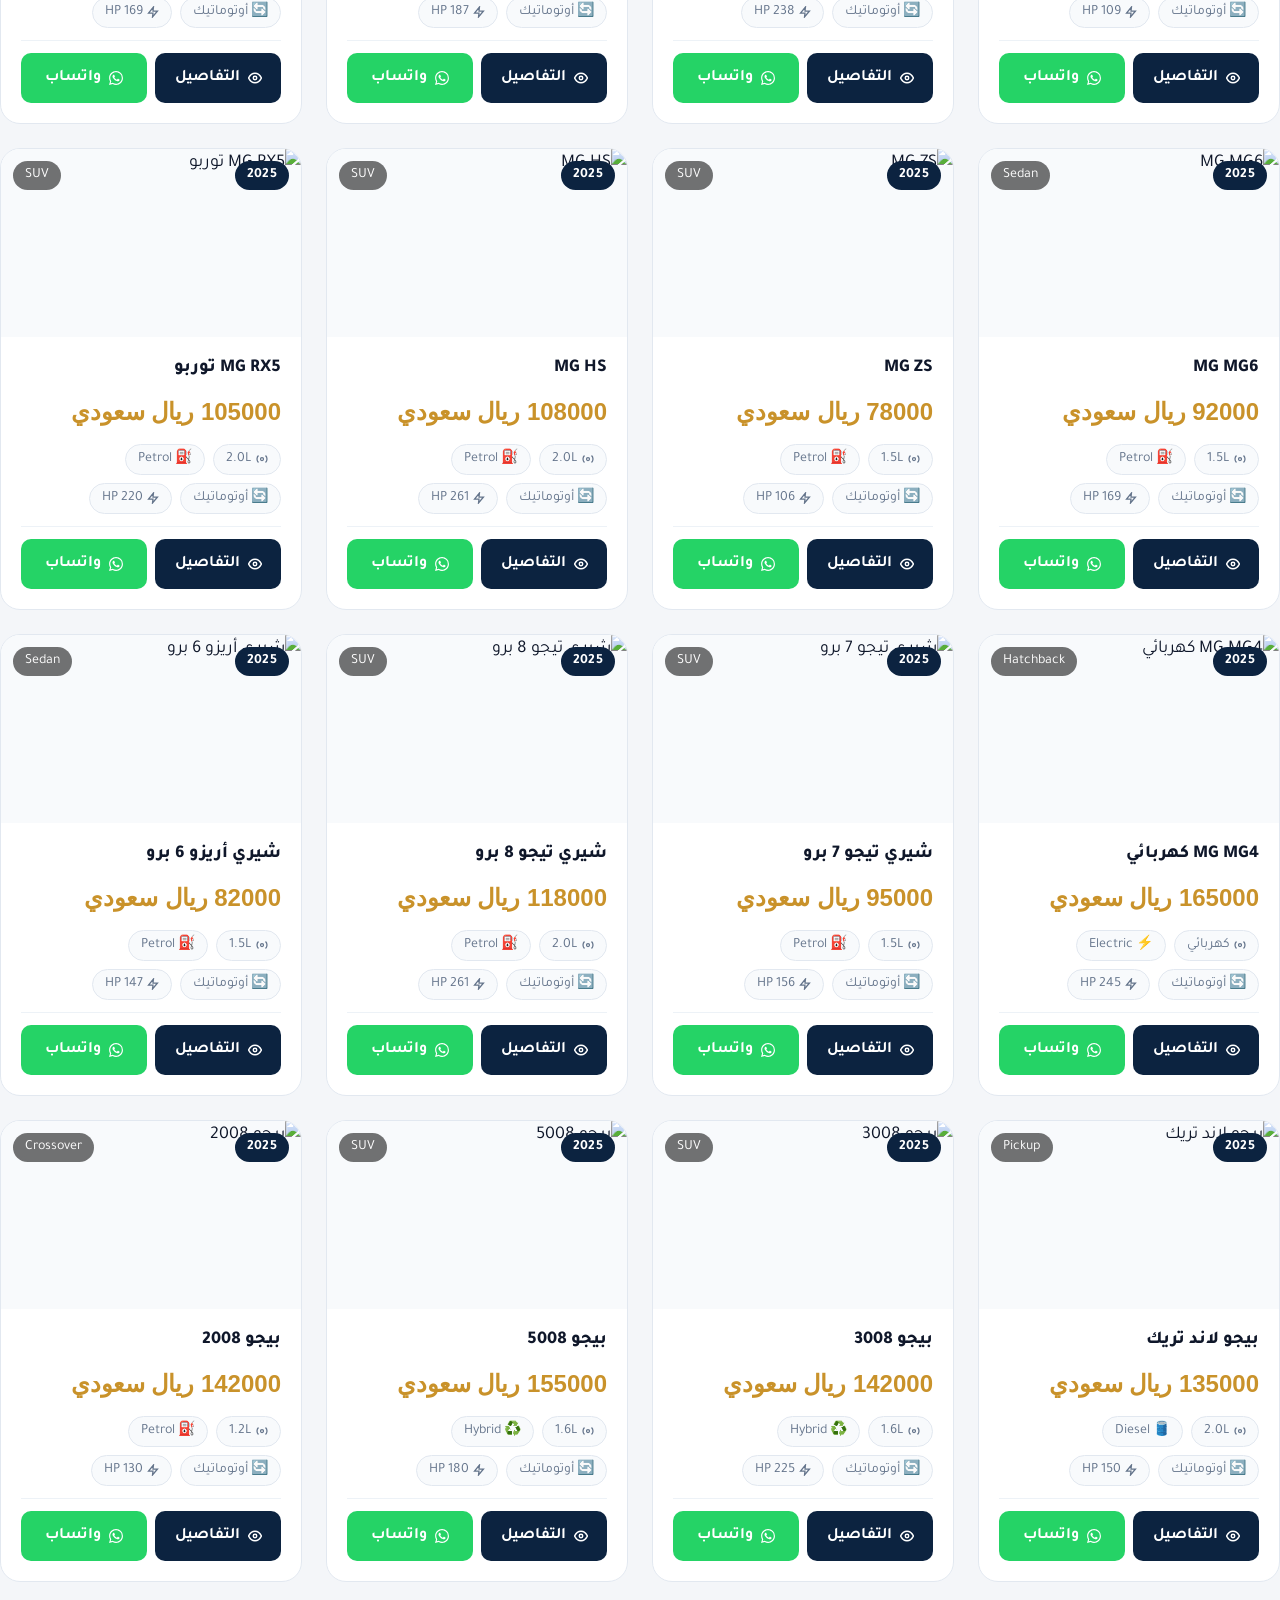
==== commit 0780f183: "Fix header closing tag and add price ticker section" ====
--- a/index.html
+++ b/index.html
@@ -114,7 +114,7 @@
       </button>
     </div>
   </div>
-</header>
+</header>   <!-- Price Ticker Strip -->   <div class="price-ticker-wrapper" id="priceTicker">     <div class="price-ticker-label">&#x1F4CA; أسعار السيارات</div>     <div class="price-ticker-track" id="tickerTrack"></div>   </div>
 
 <!-- ===== HERO ===== -->
 <section class="hero-section">
--- a/style.css
+++ b/style.css
@@ -1086,3 +1086,88 @@
   font-size: 0.85em;
   font-weight: 600;
 }
+
+/* ===== PRICE DIRECTION FIX ===== */
+.car-card-price,
+.price-value,
+.detail-price,
+[class*="price"] {
+  direction: ltr !important;
+  text-align: right;
+  unicode-bidi: plaintext;
+}
+
+/* ===== PRICE TICKER STRIP ===== */
+.price-ticker-wrapper {
+  background: linear-gradient(135deg, #061222 0%, #0a1d36 50%, #061222 100%);
+  border-top: 2px solid var(--gold-400);
+  border-bottom: 2px solid var(--gold-400);
+  overflow: hidden;
+  padding: 10px 0;
+  position: relative;
+  z-index: 50;
+  box-shadow: 0 2px 12px rgba(0,0,0,0.3);
+}
+.price-ticker-label {
+  position: absolute;
+  right: 0;
+  top: 0;
+  bottom: 0;
+  display: flex;
+  align-items: center;
+  padding: 0 16px;
+  background: var(--gold-400);
+  color: #061222;
+  font-weight: 800;
+  font-size: 0.8rem;
+  white-space: nowrap;
+  z-index: 2;
+  letter-spacing: 0.5px;
+}
+.price-ticker-track {
+  display: flex;
+  align-items: center;
+  gap: 0;
+  white-space: nowrap;
+  animation: tickerScroll 60s linear infinite;
+  padding-left: 100%;
+}
+.price-ticker-track:hover {
+  animation-play-state: paused;
+}
+.ticker-item {
+  display: inline-flex;
+  align-items: center;
+  gap: 8px;
+  padding: 4px 24px;
+  color: #e2e8f0;
+  font-size: 0.82rem;
+  border-left: 1px solid rgba(251,191,36,0.2);
+  direction: ltr;
+}
+.ticker-item .ticker-car-name {
+  color: var(--gold-300);
+  font-weight: 700;
+  direction: rtl;
+  unicode-bidi: plaintext;
+}
+.ticker-item .ticker-brand {
+  color: #94a3b8;
+  font-size: 0.75rem;
+  direction: rtl;
+  unicode-bidi: plaintext;
+}
+.ticker-item .ticker-price {
+  color: #4ade80;
+  font-weight: 800;
+  font-size: 0.88rem;
+  direction: ltr;
+}
+.ticker-item .ticker-sep {
+  color: var(--gold-400);
+  margin: 0 4px;
+}
+@keyframes tickerScroll {
+  0% { transform: translateX(0); }
+  100% { transform: translateX(-100%); }
+}
